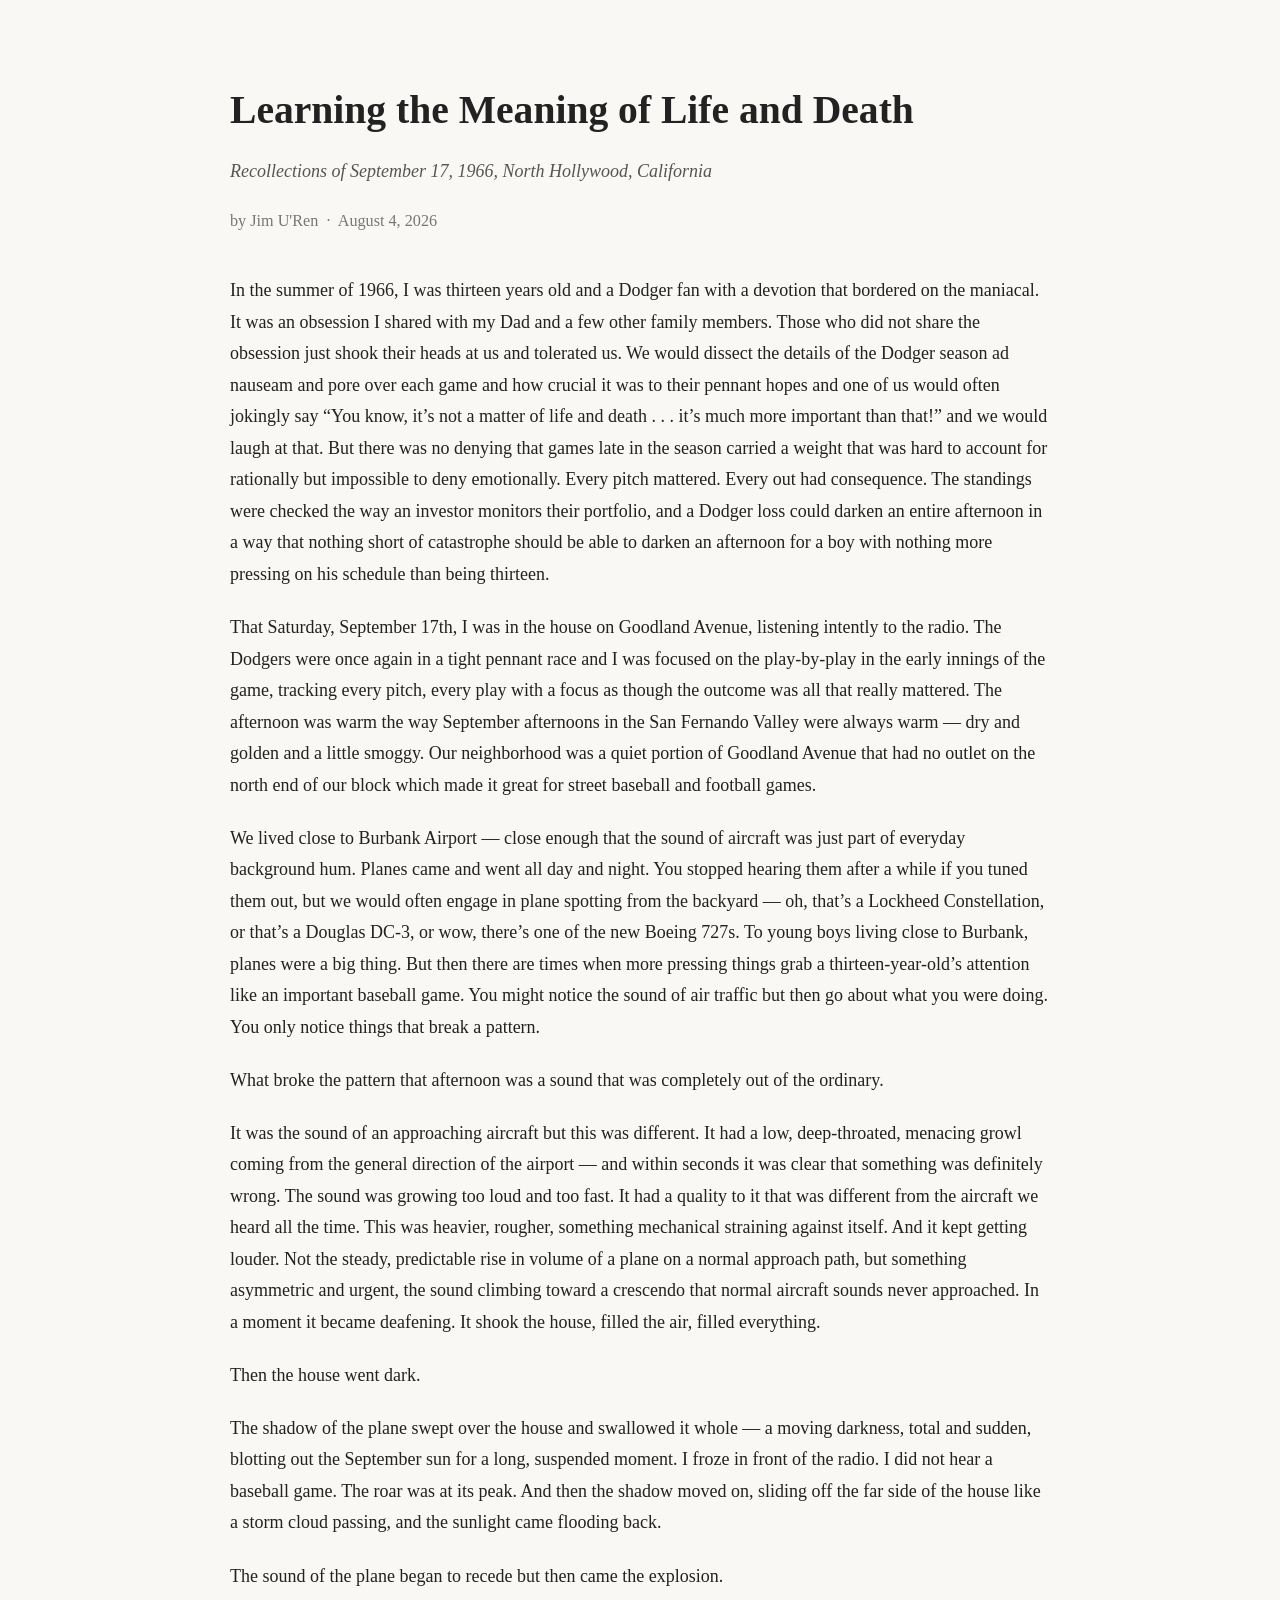
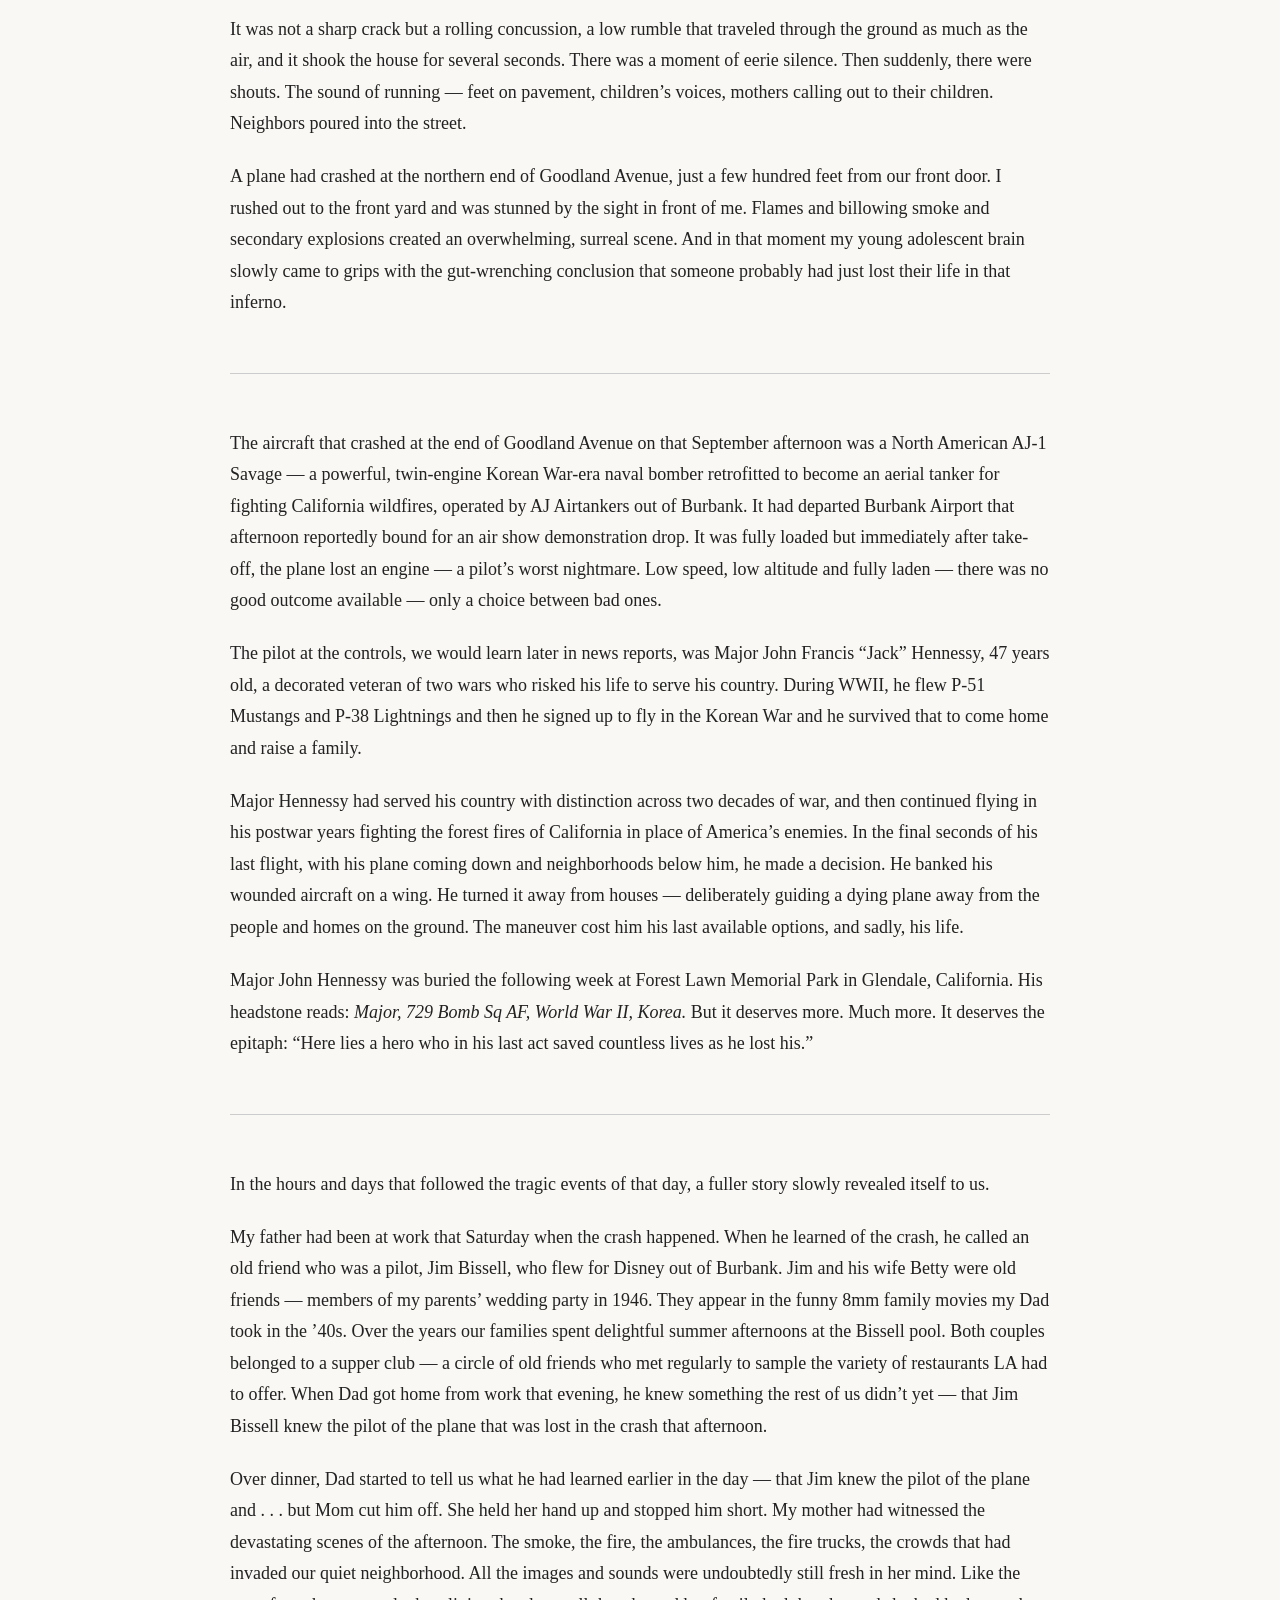
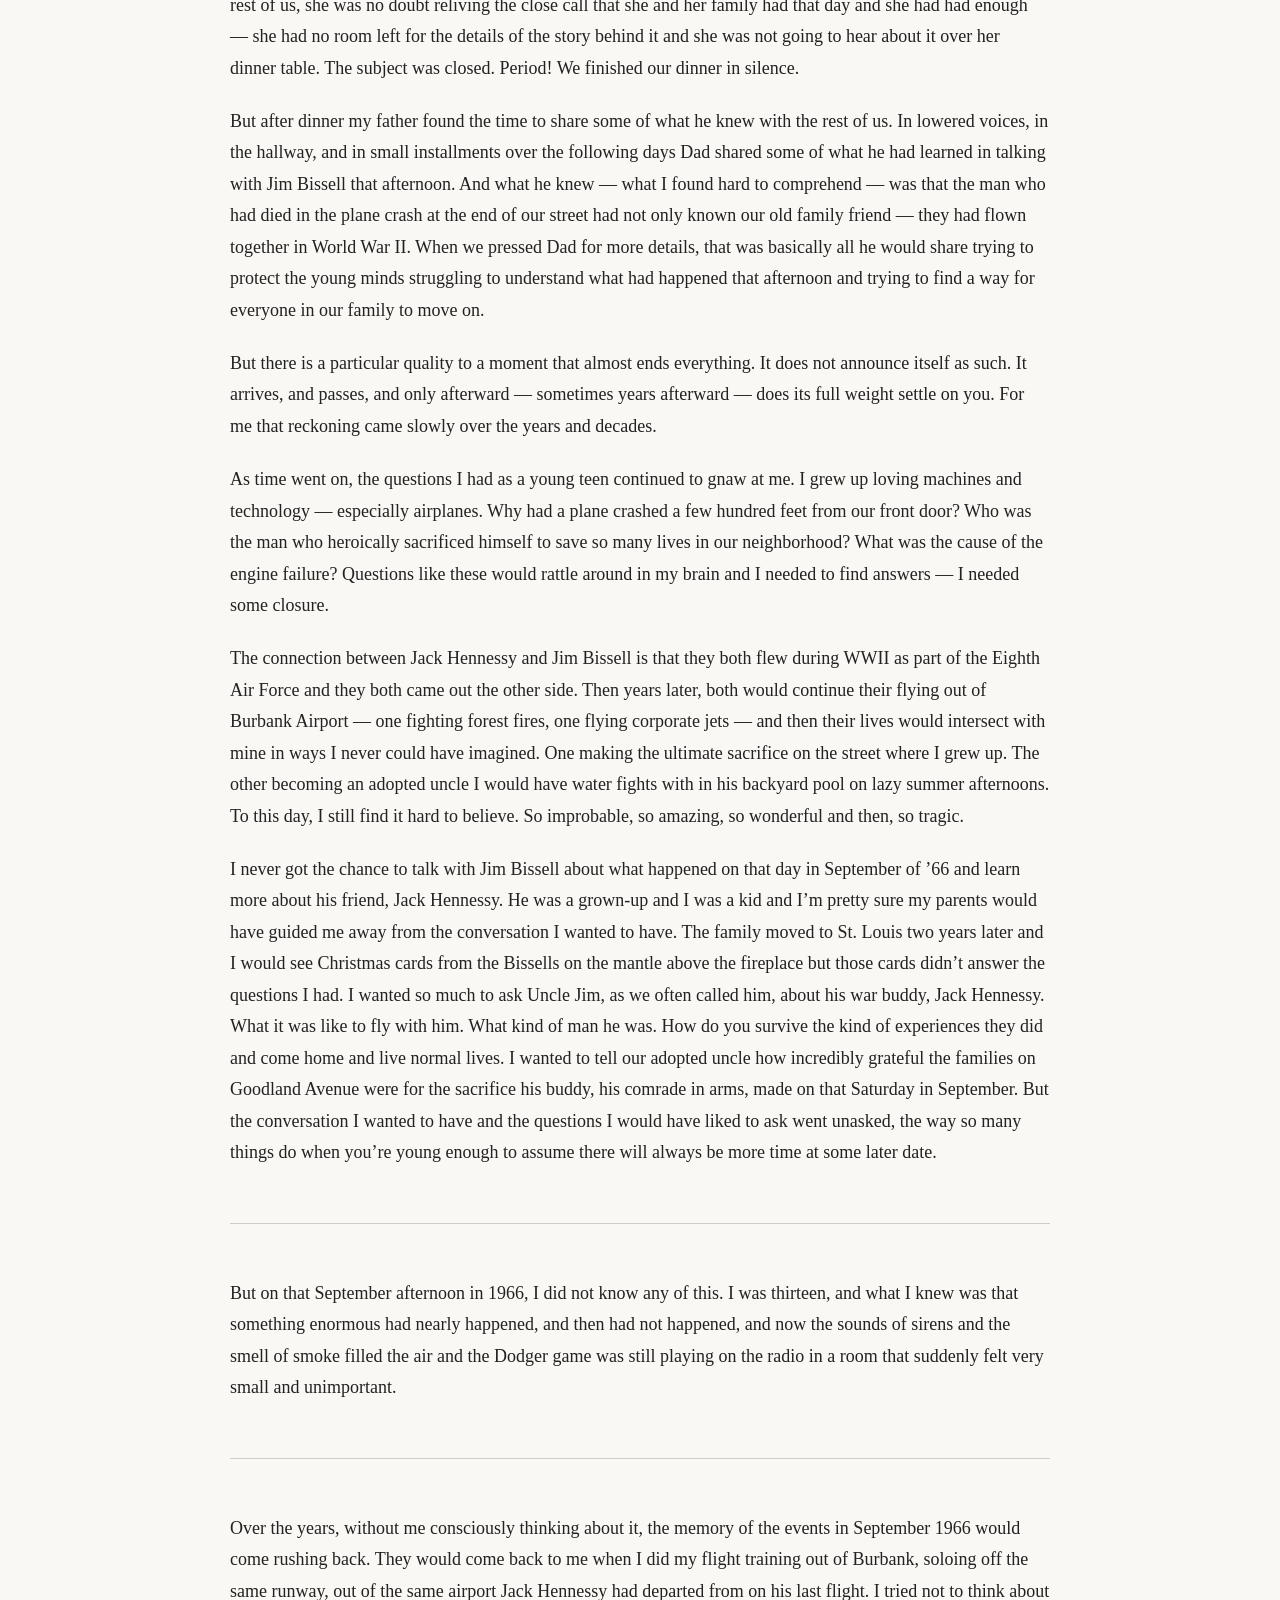
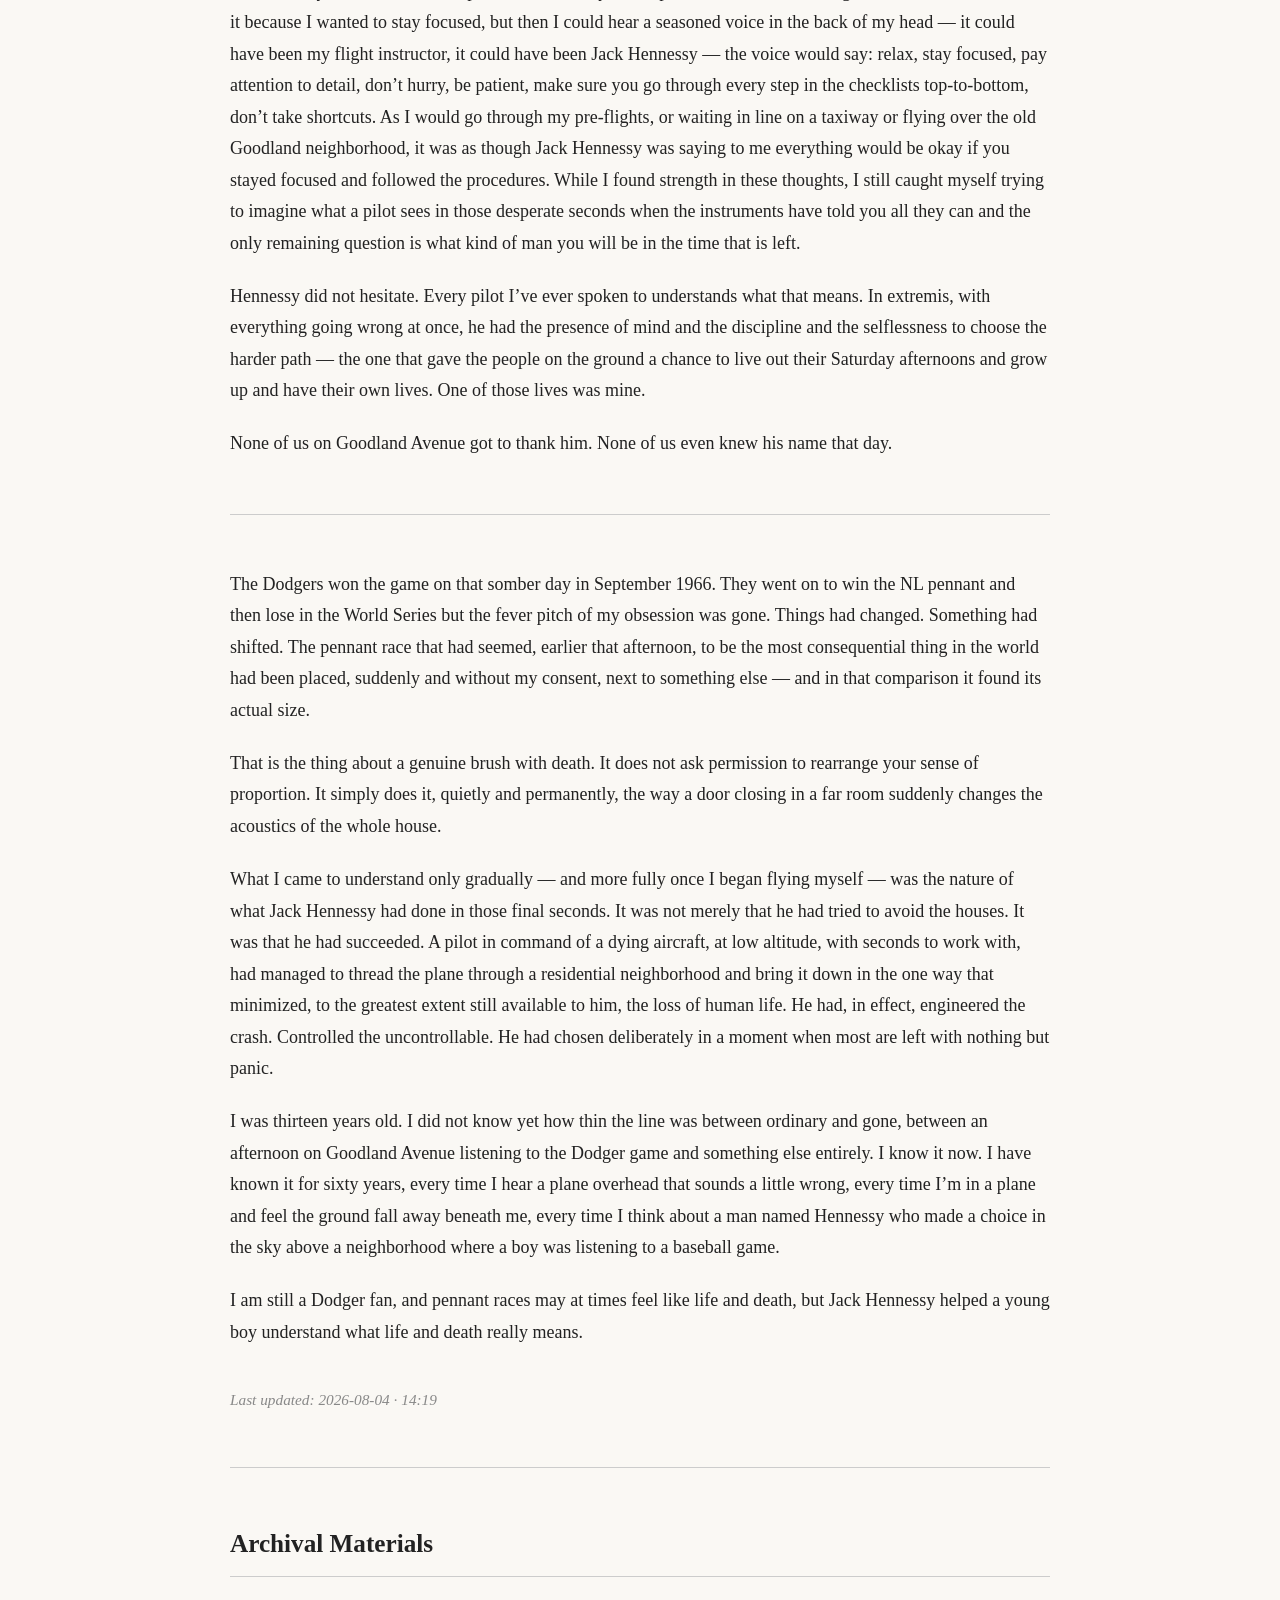
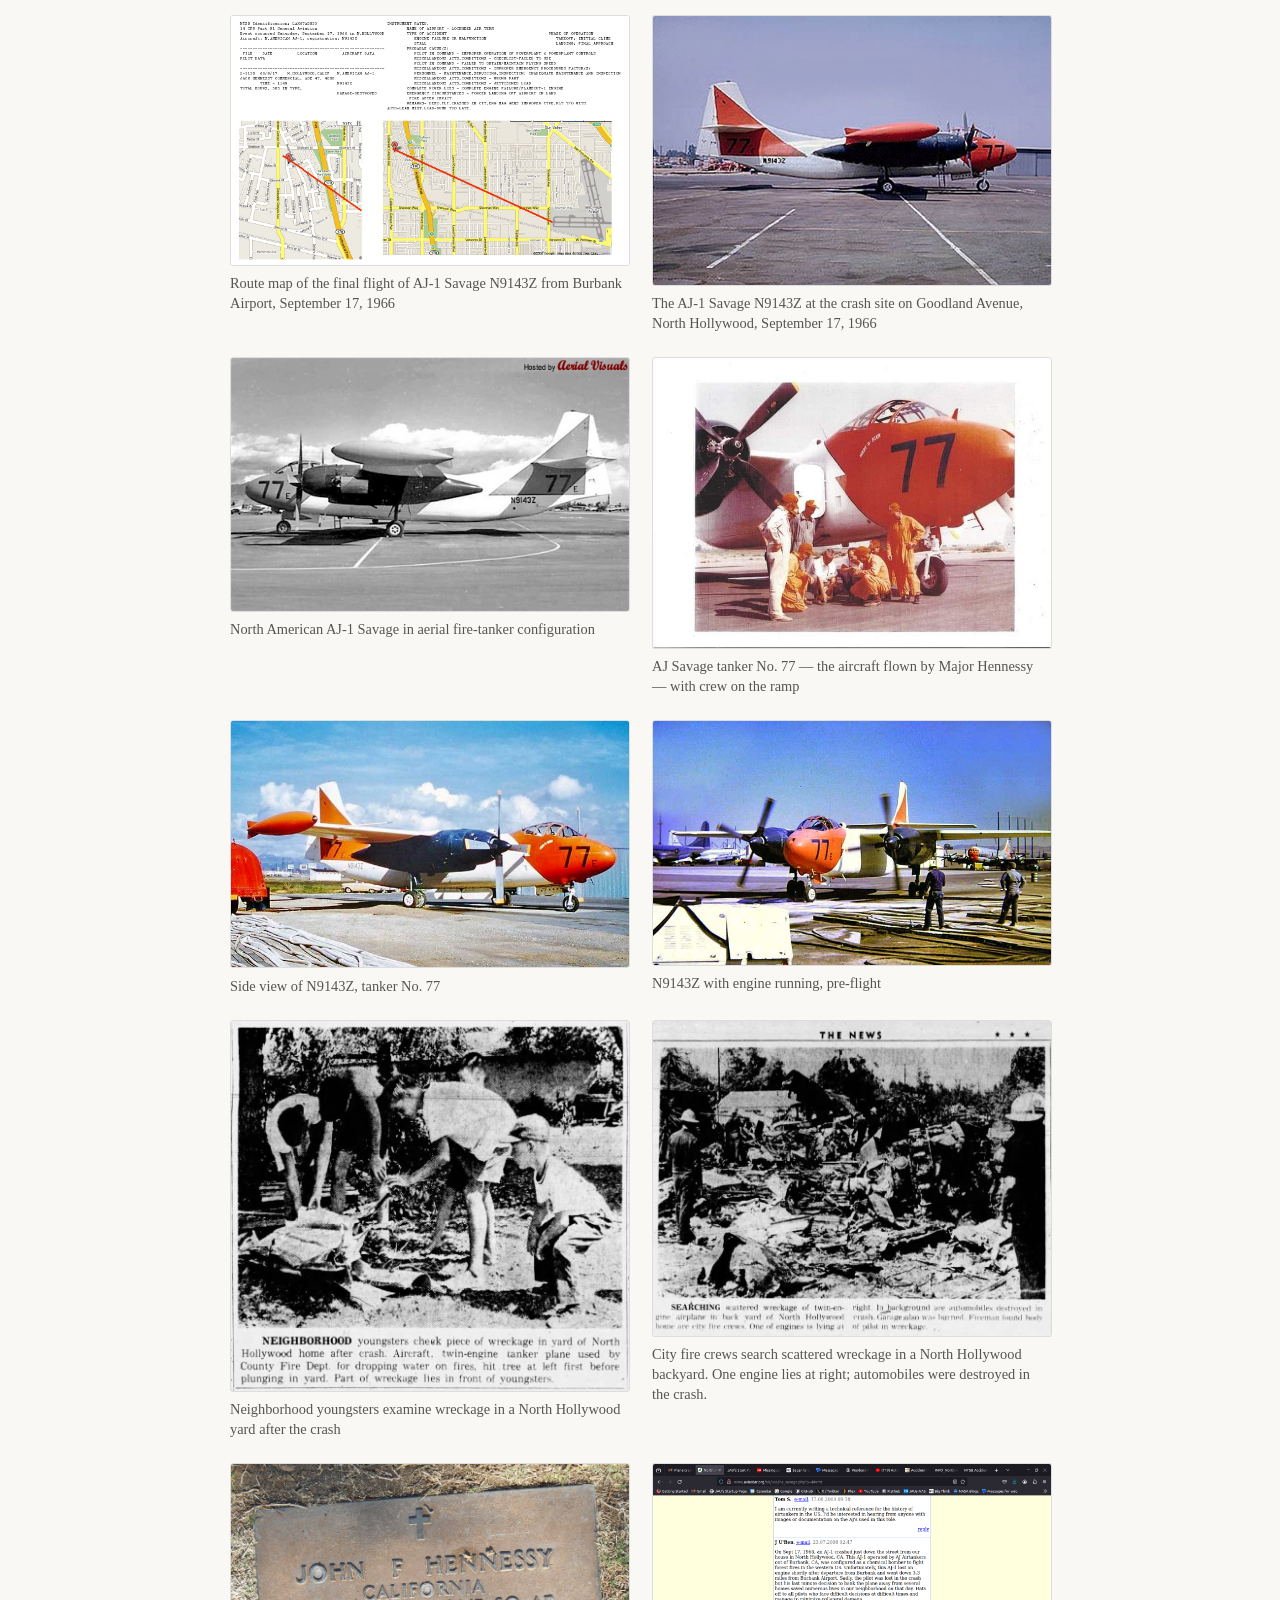
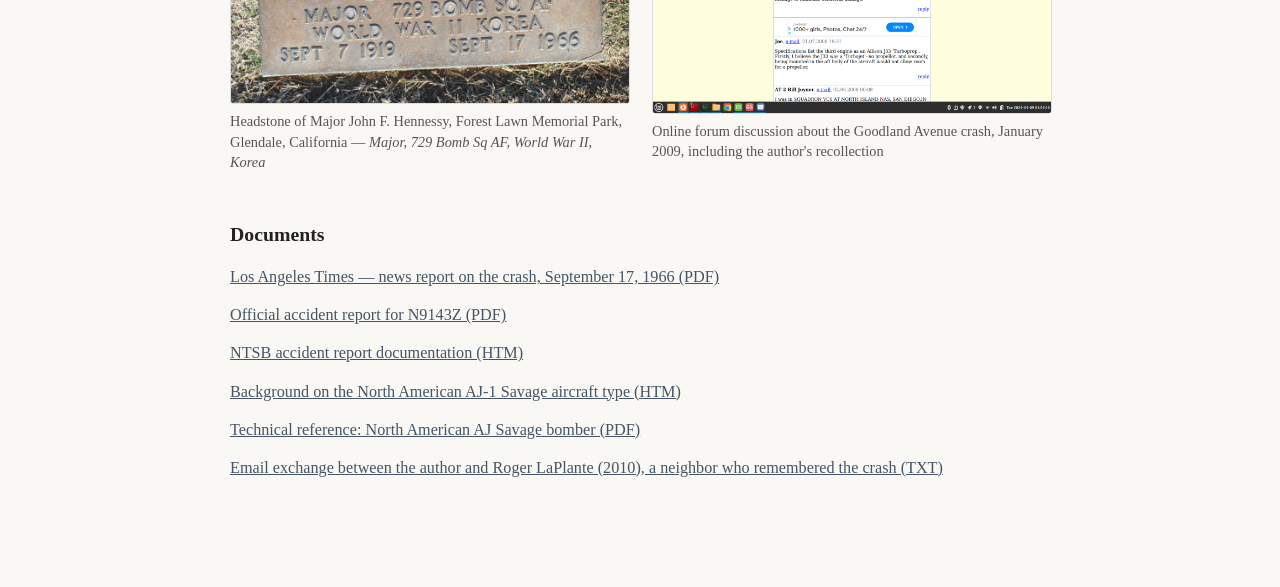
==== docs/index.html @ 3a0c0e48 "fix: derive byline date from markdown instead of hardcoded value The byline date was hardcoded to "M" ====
<!DOCTYPE html>
<html lang="en">
<head>
  <meta charset="UTF-8">
  <meta name="viewport" content="width=device-width, initial-scale=1.0">
  <title>Learning the Meaning of Life and Death</title>
  <link rel="stylesheet" href="style.css">
</head>
<body>
<div class="container">

  <h1>Learning the Meaning of Life and Death</h1>
  <p class="subtitle">Recollections of September 17, 1966, North Hollywood, California</p>
  <p class="byline">by Jim U&#39;Ren &nbsp;&middot;&nbsp; August 4, 2026</p>

  <p>In the summer of 1966, I was thirteen years old and a Dodger fan with
  a devotion that bordered on the maniacal. It was an obsession I shared
  with my Dad and a few other family members. Those who did not share the
  obsession just shook their heads at us and tolerated us. We would
  dissect the details of the Dodger season ad nauseam and pore over each
  game and how crucial it was to their pennant hopes and one of us would
  often jokingly say “You know, it’s not a matter of life and death . . .
  it’s much more important than that!” and we would laugh at that. But
  there was no denying that games late in the season carried a weight that
  was hard to account for rationally but impossible to deny emotionally.
  Every pitch mattered. Every out had consequence. The standings were
  checked the way an investor monitors their portfolio, and a Dodger loss
  could darken an entire afternoon in a way that nothing short of
  catastrophe should be able to darken an afternoon for a boy with nothing
  more pressing on his schedule than being thirteen.</p>
  <p>That Saturday, September 17th, I was in the house on Goodland Avenue,
  listening intently to the radio. The Dodgers were once again in a tight
  pennant race and I was focused on the play-by-play in the early innings
  of the game, tracking every pitch, every play with a focus as though the
  outcome was all that really mattered. The afternoon was warm the way
  September afternoons in the San Fernando Valley were always warm — dry
  and golden and a little smoggy. Our neighborhood was a quiet portion of
  Goodland Avenue that had no outlet on the north end of our block which
  made it great for street baseball and football games.</p>
  <p>We lived close to Burbank Airport — close enough that the sound of
  aircraft was just part of everyday background hum. Planes came and went
  all day and night. You stopped hearing them after a while if you tuned
  them out, but we would often engage in plane spotting from the backyard
  — oh, that’s a Lockheed Constellation, or that’s a Douglas DC-3, or wow,
  there’s one of the new Boeing 727s. To young boys living close to
  Burbank, planes were a big thing. But then there are times when more
  pressing things grab a thirteen-year-old’s attention like an important
  baseball game. You might notice the sound of air traffic but then go
  about what you were doing. You only notice things that break a
  pattern.</p>
  <p>What broke the pattern that afternoon was a sound that was completely
  out of the ordinary.</p>
  <p>It was the sound of an approaching aircraft but this was different.
  It had a low, deep-throated, menacing growl coming from the general
  direction of the airport — and within seconds it was clear that
  something was definitely wrong. The sound was growing too loud and too
  fast. It had a quality to it that was different from the aircraft we
  heard all the time. This was heavier, rougher, something mechanical
  straining against itself. And it kept getting louder. Not the steady,
  predictable rise in volume of a plane on a normal approach path, but
  something asymmetric and urgent, the sound climbing toward a crescendo
  that normal aircraft sounds never approached. In a moment it became
  deafening. It shook the house, filled the air, filled everything.</p>
  <p>Then the house went dark.</p>
  <p>The shadow of the plane swept over the house and swallowed it whole —
  a moving darkness, total and sudden, blotting out the September sun for
  a long, suspended moment. I froze in front of the radio. I did not hear
  a baseball game. The roar was at its peak. And then the shadow moved on,
  sliding off the far side of the house like a storm cloud passing, and
  the sunlight came flooding back.</p>
  <p>The sound of the plane began to recede but then came the
  explosion.</p>
  <p>It was not a sharp crack but a rolling concussion, a low rumble that
  traveled through the ground as much as the air, and it shook the house
  for several seconds. There was a moment of eerie silence. Then suddenly,
  there were shouts. The sound of running — feet on pavement, children’s
  voices, mothers calling out to their children. Neighbors poured into the
  street.</p>
  <p>A plane had crashed at the northern end of Goodland Avenue, just a
  few hundred feet from our front door. I rushed out to the front yard and
  was stunned by the sight in front of me. Flames and billowing smoke and
  secondary explosions created an overwhelming, surreal scene. And in that
  moment my young adolescent brain slowly came to grips with the
  gut-wrenching conclusion that someone probably had just lost their life
  in that inferno.</p>
  <hr />
  <p>The aircraft that crashed at the end of Goodland Avenue on that
  September afternoon was a North American AJ-1 Savage — a powerful,
  twin-engine Korean War-era naval bomber retrofitted to become an aerial
  tanker for fighting California wildfires, operated by AJ Airtankers out
  of Burbank. It had departed Burbank Airport that afternoon reportedly
  bound for an air show demonstration drop. It was fully loaded but
  immediately after take-off, the plane lost an engine — a pilot’s worst
  nightmare. Low speed, low altitude and fully laden — there was no good
  outcome available — only a choice between bad ones.</p>
  <p>The pilot at the controls, we would learn later in news reports, was
  Major John Francis “Jack” Hennessy, 47 years old, a decorated veteran of
  two wars who risked his life to serve his country. During WWII, he flew
  P-51 Mustangs and P-38 Lightnings and then he signed up to fly in the
  Korean War and he survived that to come home and raise a family.</p>
  <p>Major Hennessy had served his country with distinction across two
  decades of war, and then continued flying in his postwar years fighting
  the forest fires of California in place of America’s enemies. In the
  final seconds of his last flight, with his plane coming down and
  neighborhoods below him, he made a decision. He banked his wounded
  aircraft on a wing. He turned it away from houses — deliberately guiding
  a dying plane away from the people and homes on the ground. The maneuver
  cost him his last available options, and sadly, his life.</p>
  <p>Major John Hennessy was buried the following week at Forest Lawn
  Memorial Park in Glendale, California. His headstone reads: <em>Major,
  729 Bomb Sq AF, World War II, Korea.</em> But it deserves more. Much
  more. It deserves the epitaph: “Here lies a hero who in his last act
  saved countless lives as he lost his.”</p>
  <hr />
  <p>In the hours and days that followed the tragic events of that day, a
  fuller story slowly revealed itself to us.</p>
  <p>My father had been at work that Saturday when the crash happened.
  When he learned of the crash, he called an old friend who was a pilot,
  Jim Bissell, who flew for Disney out of Burbank. Jim and his wife Betty
  were old friends — members of my parents’ wedding party in 1946. They
  appear in the funny 8mm family movies my Dad took in the ’40s. Over the
  years our families spent delightful summer afternoons at the Bissell
  pool. Both couples belonged to a supper club — a circle of old friends
  who met regularly to sample the variety of restaurants LA had to offer.
  When Dad got home from work that evening, he knew something the rest of
  us didn’t yet — that Jim Bissell knew the pilot of the plane that was
  lost in the crash that afternoon.</p>
  <p>Over dinner, Dad started to tell us what he had learned earlier in
  the day — that Jim knew the pilot of the plane and . . . but Mom cut him
  off. She held her hand up and stopped him short. My mother had witnessed
  the devastating scenes of the afternoon. The smoke, the fire, the
  ambulances, the fire trucks, the crowds that had invaded our quiet
  neighborhood. All the images and sounds were undoubtedly still fresh in
  her mind. Like the rest of us, she was no doubt reliving the close call
  that she and her family had that day and she had had enough — she had no
  room left for the details of the story behind it and she was not going
  to hear about it over her dinner table. The subject was closed. Period!
  We finished our dinner in silence.</p>
  <p>But after dinner my father found the time to share some of what he
  knew with the rest of us. In lowered voices, in the hallway, and in
  small installments over the following days Dad shared some of what he
  had learned in talking with Jim Bissell that afternoon. And what he knew
  — what I found hard to comprehend — was that the man who had died in the
  plane crash at the end of our street had not only known our old family
  friend — they had flown together in World War II. When we pressed Dad
  for more details, that was basically all he would share trying to
  protect the young minds struggling to understand what had happened that
  afternoon and trying to find a way for everyone in our family to move
  on.</p>
  <p>But there is a particular quality to a moment that almost ends
  everything. It does not announce itself as such. It arrives, and passes,
  and only afterward — sometimes years afterward — does its full weight
  settle on you. For me that reckoning came slowly over the years and
  decades.</p>
  <p>As time went on, the questions I had as a young teen continued to
  gnaw at me. I grew up loving machines and technology — especially
  airplanes. Why had a plane crashed a few hundred feet from our front
  door? Who was the man who heroically sacrificed himself to save so many
  lives in our neighborhood? What was the cause of the engine failure?
  Questions like these would rattle around in my brain and I needed to
  find answers — I needed some closure.</p>
  <p>The connection between Jack Hennessy and Jim Bissell is that they
  both flew during WWII as part of the Eighth Air Force and they both came
  out the other side. Then years later, both would continue their flying
  out of Burbank Airport — one fighting forest fires, one flying corporate
  jets — and then their lives would intersect with mine in ways I never
  could have imagined. One making the ultimate sacrifice on the street
  where I grew up. The other becoming an adopted uncle I would have water
  fights with in his backyard pool on lazy summer afternoons. To this day,
  I still find it hard to believe. So improbable, so amazing, so wonderful
  and then, so tragic.</p>
  <p>I never got the chance to talk with Jim Bissell about what happened
  on that day in September of ’66 and learn more about his friend, Jack
  Hennessy. He was a grown-up and I was a kid and I’m pretty sure my
  parents would have guided me away from the conversation I wanted to
  have. The family moved to St. Louis two years later and I would see
  Christmas cards from the Bissells on the mantle above the fireplace but
  those cards didn’t answer the questions I had. I wanted so much to ask
  Uncle Jim, as we often called him, about his war buddy, Jack Hennessy.
  What it was like to fly with him. What kind of man he was. How do you
  survive the kind of experiences they did and come home and live normal
  lives. I wanted to tell our adopted uncle how incredibly grateful the
  families on Goodland Avenue were for the sacrifice his buddy, his
  comrade in arms, made on that Saturday in September. But the
  conversation I wanted to have and the questions I would have liked to
  ask went unasked, the way so many things do when you’re young enough to
  assume there will always be more time at some later date.</p>
  <hr />
  <p>But on that September afternoon in 1966, I did not know any of this.
  I was thirteen, and what I knew was that something enormous had nearly
  happened, and then had not happened, and now the sounds of sirens and
  the smell of smoke filled the air and the Dodger game was still playing
  on the radio in a room that suddenly felt very small and
  unimportant.</p>
  <hr />
  <p>Over the years, without me consciously thinking about it, the memory
  of the events in September 1966 would come rushing back. They would come
  back to me when I did my flight training out of Burbank, soloing off the
  same runway, out of the same airport Jack Hennessy had departed from on
  his last flight. I tried not to think about it because I wanted to stay
  focused, but then I could hear a seasoned voice in the back of my head —
  it could have been my flight instructor, it could have been Jack
  Hennessy — the voice would say: relax, stay focused, pay attention to
  detail, don’t hurry, be patient, make sure you go through every step in
  the checklists top-to-bottom, don’t take shortcuts. As I would go
  through my pre-flights, or waiting in line on a taxiway or flying over
  the old Goodland neighborhood, it was as though Jack Hennessy was saying
  to me everything would be okay if you stayed focused and followed the
  procedures. While I found strength in these thoughts, I still caught
  myself trying to imagine what a pilot sees in those desperate seconds
  when the instruments have told you all they can and the only remaining
  question is what kind of man you will be in the time that is left.</p>
  <p>Hennessy did not hesitate. Every pilot I’ve ever spoken to
  understands what that means. In extremis, with everything going wrong at
  once, he had the presence of mind and the discipline and the
  selflessness to choose the harder path — the one that gave the people on
  the ground a chance to live out their Saturday afternoons and grow up
  and have their own lives. One of those lives was mine.</p>
  <p>None of us on Goodland Avenue got to thank him. None of us even knew
  his name that day.</p>
  <hr />
  <p>The Dodgers won the game on that somber day in September 1966. They
  went on to win the NL pennant and then lose in the World Series but the
  fever pitch of my obsession was gone. Things had changed. Something had
  shifted. The pennant race that had seemed, earlier that afternoon, to be
  the most consequential thing in the world had been placed, suddenly and
  without my consent, next to something else — and in that comparison it
  found its actual size.</p>
  <p>That is the thing about a genuine brush with death. It does not ask
  permission to rearrange your sense of proportion. It simply does it,
  quietly and permanently, the way a door closing in a far room suddenly
  changes the acoustics of the whole house.</p>
  <p>What I came to understand only gradually — and more fully once I
  began flying myself — was the nature of what Jack Hennessy had done in
  those final seconds. It was not merely that he had tried to avoid the
  houses. It was that he had succeeded. A pilot in command of a dying
  aircraft, at low altitude, with seconds to work with, had managed to
  thread the plane through a residential neighborhood and bring it down in
  the one way that minimized, to the greatest extent still available to
  him, the loss of human life. He had, in effect, engineered the crash.
  Controlled the uncontrollable. He had chosen deliberately in a moment
  when most are left with nothing but panic.</p>
  <p>I was thirteen years old. I did not know yet how thin the line was
  between ordinary and gone, between an afternoon on Goodland Avenue
  listening to the Dodger game and something else entirely. I know it now.
  I have known it for sixty years, every time I hear a plane overhead that
  sounds a little wrong, every time I’m in a plane and feel the ground
  fall away beneath me, every time I think about a man named Hennessy who
  made a choice in the sky above a neighborhood where a boy was listening
  to a baseball game.</p>
  <p>I am still a Dodger fan, and pennant races may at times feel like
  life and death, but Jack Hennessy helped a young boy understand what
  life and death really means.</p>

  <p class="timestamp"><em>Last updated: 2026-08-04 · 14:19</em></p>

  <hr>

  <div class="archival">
    <h2>Archival Materials</h2>

    <div class="gallery">
      <figure>
        <img src="MAP_Last-Flight-of-N9143Z.jpg" alt="Route map of the final flight of AJ-1 Savage N9143Z">
        <figcaption>Route map of the final flight of AJ-1 Savage N9143Z from Burbank Airport, September 17, 1966</figcaption>
      </figure>
      <figure>
        <img src="PHOTO_North-American-AJ-1-that-crashed-on-Goodland-Ave-C.jpg" alt="The AJ-1 Savage N9143Z after the crash on Goodland Avenue">
        <figcaption>The AJ-1 Savage N9143Z at the crash site on Goodland Avenue, North Hollywood, September 17, 1966</figcaption>
      </figure>
      <figure>
        <img src="PHOTO_NA-AJ-1-0000100586.jpg" alt="North American AJ-1 Savage in fire-tanker configuration">
        <figcaption>North American AJ-1 Savage in aerial fire-tanker configuration</figcaption>
      </figure>
      <figure>
        <img src="AJ-77-tanker-crew-on-ramp.jpeg" alt="AJ Savage tanker No. 77 with crew on the ramp">
        <figcaption>AJ Savage tanker No. 77 &mdash; the aircraft flown by Major Hennessy &mdash; with crew on the ramp</figcaption>
      </figure>
      <figure>
        <img src="Savage-N9143Z-77-side-KOM.jpg" alt="Side view of N9143Z, tanker No. 77">
        <figcaption>Side view of N9143Z, tanker No. 77</figcaption>
      </figure>
      <figure>
        <img src="Savage-N9143Z-engine-running-KOM.jpg" alt="N9143Z with engine running, pre-flight">
        <figcaption>N9143Z with engine running, pre-flight</figcaption>
      </figure>
      <figure>
        <img src="Newspaper-youngsters-examine-wreckage.jpeg" alt="Neighborhood youngsters examine wreckage in a North Hollywood yard">
        <figcaption>Neighborhood youngsters examine wreckage in a North Hollywood yard after the crash</figcaption>
      </figure>
      <figure>
        <img src="Newspaper-fire-crews-search-wreckage.jpeg" alt="Fire crews searching scattered wreckage in North Hollywood">
        <figcaption>City fire crews search scattered wreckage in a North Hollywood backyard. One engine lies at right; automobiles were destroyed in the crash.</figcaption>
      </figure>
<figure>
        <img src="Hennessy-grave-marker.jpg" alt="Headstone of Major John F. Hennessy, Forest Lawn Memorial Park, Glendale">
        <figcaption>Headstone of Major John F. Hennessy, Forest Lawn Memorial Park, Glendale, California &mdash; <em>Major, 729 Bomb Sq AF, World War II, Korea</em></figcaption>
      </figure>
      <figure>
        <img src="Screenshot-JAUs-msg-post-2024-01-09.png" alt="Online forum discussion about the Goodland Avenue crash, 2009">
        <figcaption>Online forum discussion about the Goodland Avenue crash, January 2009, including the author&#39;s recollection</figcaption>
      </figure>
    </div>

    <div class="documents-section">
      <h3>Documents</h3>
      <ul>
        <li><a href="LA-Times-9-17-66-Goodland-Plane-Crash.pdf" target="_blank">Los Angeles Times &mdash; news report on the crash, September 17, 1966 (PDF)</a></li>
        <li><a href="Accident-North-American-AJ-1-Savage-N9143Z.pdf" target="_blank">Official accident report for N9143Z (PDF)</a></li>
        <li><a href="NTSB-Accident-Report-Tanker-Crash-North-Hollywood-2008-09-17.htm" target="_blank">NTSB accident report documentation (HTM)</a></li>
        <li><a href="INFO_North-American-AJ-1-Bomber.htm" target="_blank">Background on the North American AJ-1 Savage aircraft type (HTM)</a></li>
        <li><a href="North-American-AJ-Savage-bomber.pdf" target="_blank">Technical reference: North American AJ Savage bomber (PDF)</a></li>
        <li><a href="EMAIL-thread_RE-Goodland-Crash.txt" target="_blank">Email exchange between the author and Roger LaPlante (2010), a neighbor who remembered the crash (TXT)</a></li>
      </ul>
    </div>

  </div>

</div>
</body>
</html>
---- docs/style.css ----
body {
  font-family: Georgia, 'Times New Roman', serif;
  font-size: 18px;
  line-height: 1.75;
  color: #222;
  background: #faf8f4;
  margin: 0;
  padding: 0;
}

.container {
  max-width: 820px;
  margin: 0 auto;
  padding: 60px 40px;
}

h1 {
  font-size: 2.2em;
  margin-bottom: 0.2em;
  line-height: 1.2;
}

.subtitle {
  font-size: 1em;
  font-style: italic;
  color: #555;
  margin-bottom: 0.3em;
}

.byline {
  font-size: 0.9em;
  color: #777;
  margin-bottom: 2.5em;
}

p {
  margin: 1.2em 0;
}

em {
  font-style: italic;
}

hr {
  border: none;
  border-top: 1px solid #ccc;
  margin: 3em 0;
}

.timestamp {
  font-size: 0.85em;
  color: #888;
  margin-top: 2.5em;
}

/* Archival Materials */
.archival {
  margin-top: 3em;
}

.archival h2 {
  font-size: 1.4em;
  margin-bottom: 1.5em;
  border-bottom: 1px solid #ccc;
  padding-bottom: 0.4em;
}

.gallery {
  display: grid;
  grid-template-columns: repeat(auto-fill, minmax(280px, 1fr));
  gap: 24px;
  margin-bottom: 2.5em;
}

.gallery figure {
  margin: 0;
}

.gallery img {
  width: 100%;
  height: auto;
  display: block;
  border: 1px solid #ddd;
  border-radius: 3px;
}

.gallery figcaption {
  font-size: 0.8em;
  color: #555;
  margin-top: 0.5em;
  line-height: 1.4;
}

/* Documents */
.documents-section {
  margin-bottom: 2.5em;
}

.documents-section h3 {
  font-size: 1.1em;
  margin-bottom: 0.6em;
}

.documents-section ul {
  list-style: none;
  padding: 0;
  margin: 0;
}

.documents-section ul li {
  margin-bottom: 0.6em;
  font-size: 0.9em;
}

.documents-section a {
  color: #445566;
  text-decoration: underline;
}

.documents-section a:hover {
  color: #223344;
}
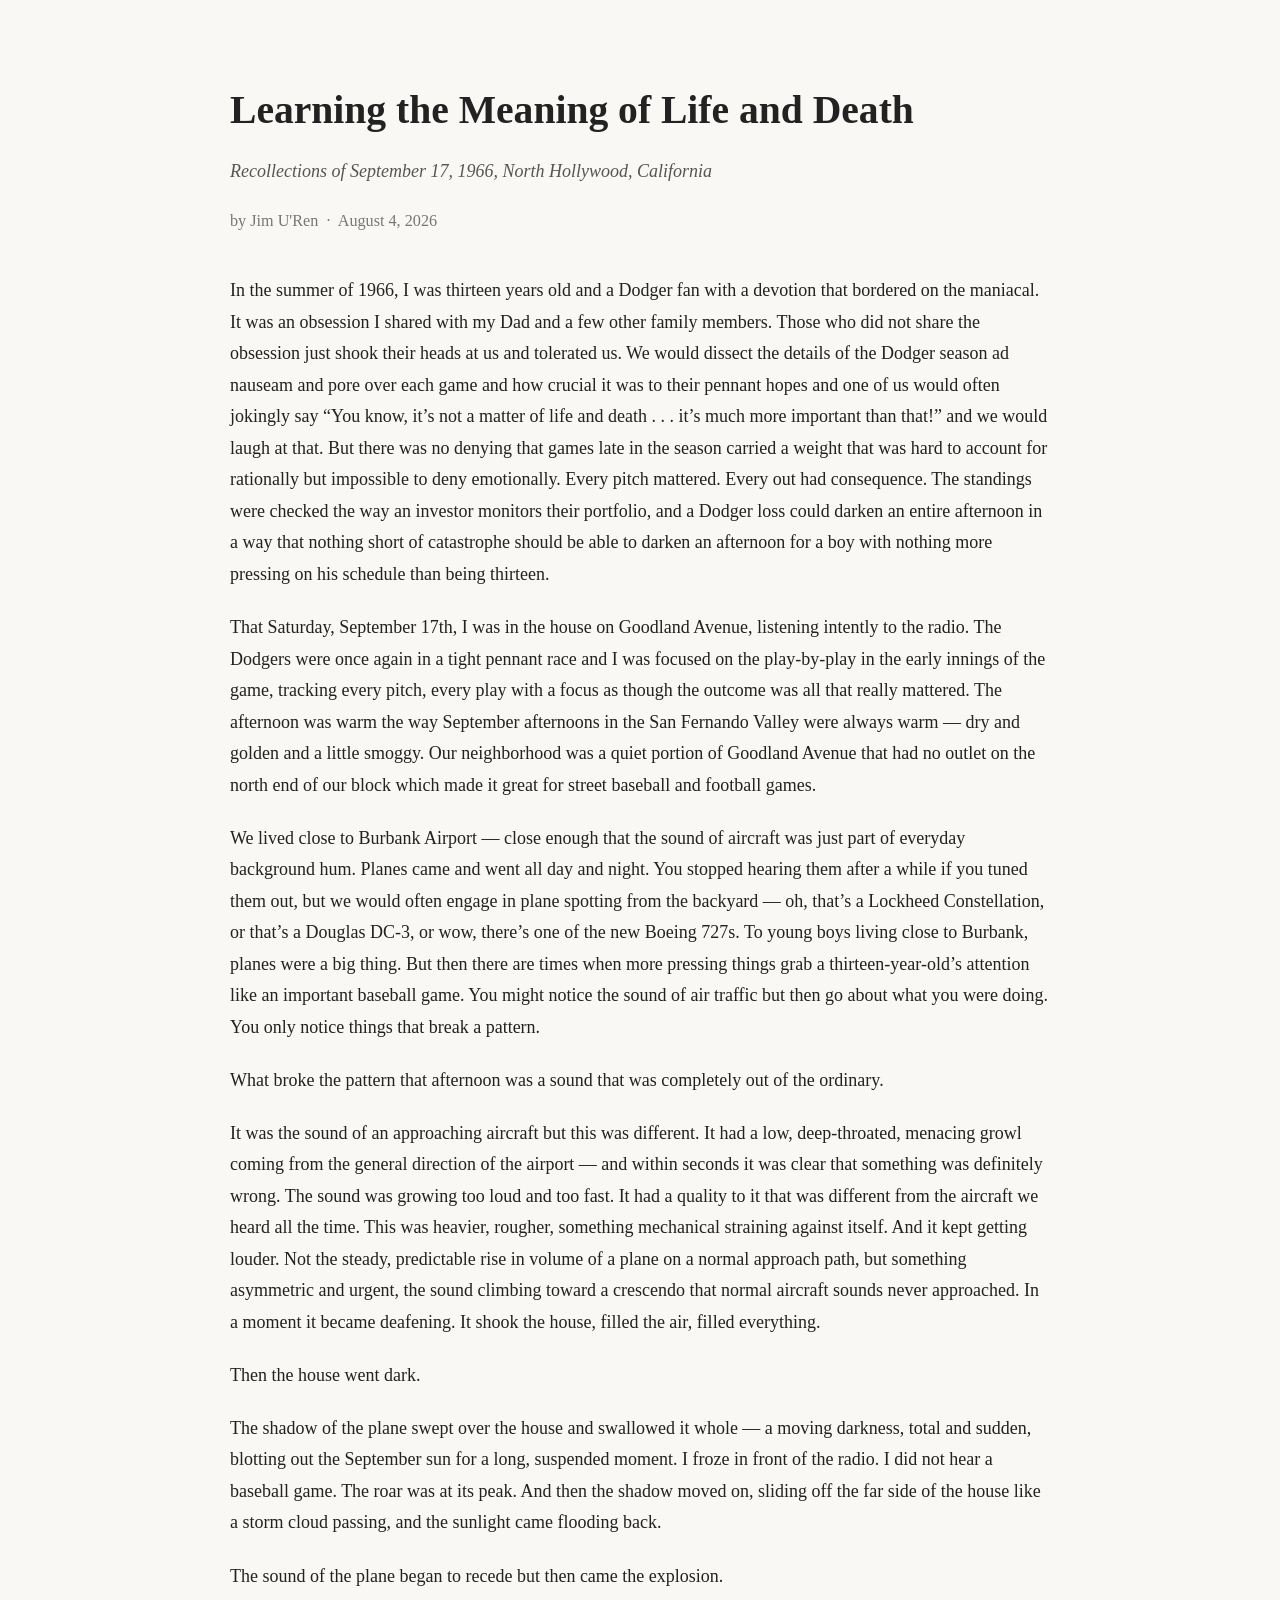
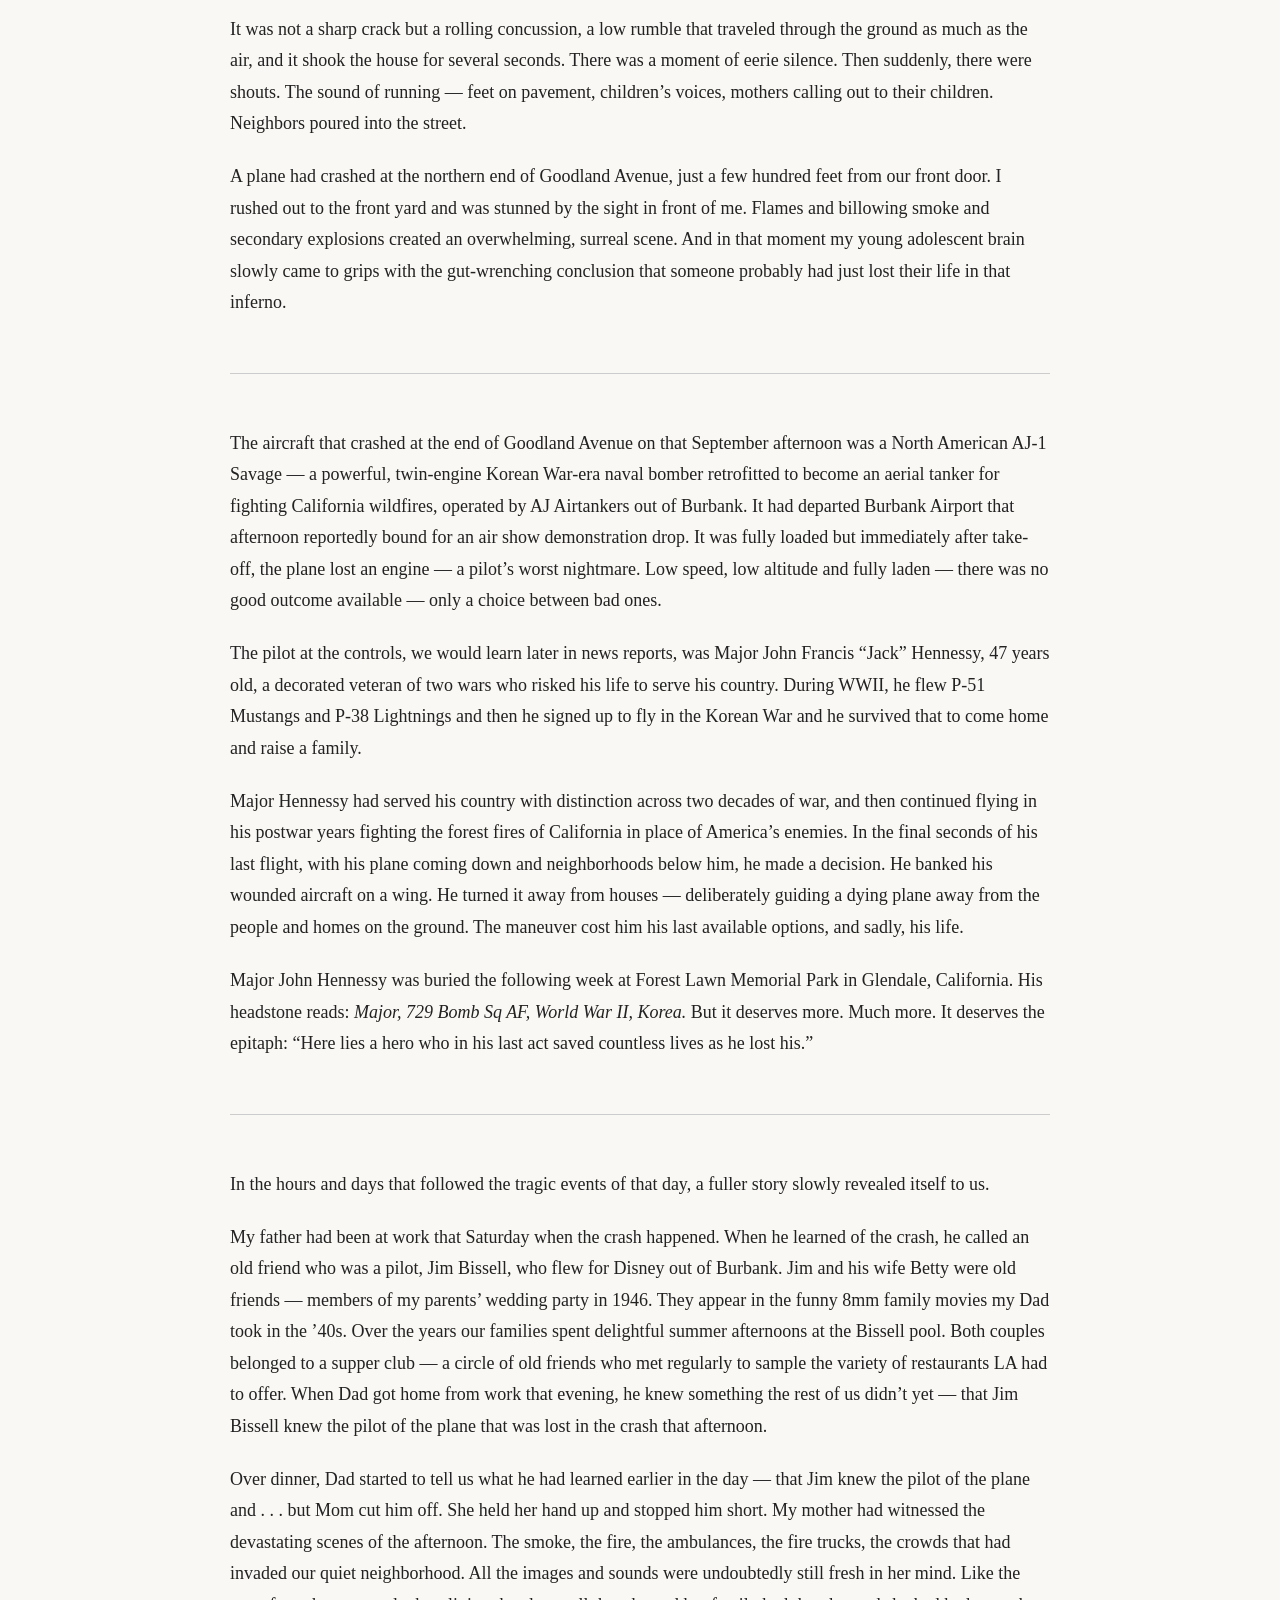
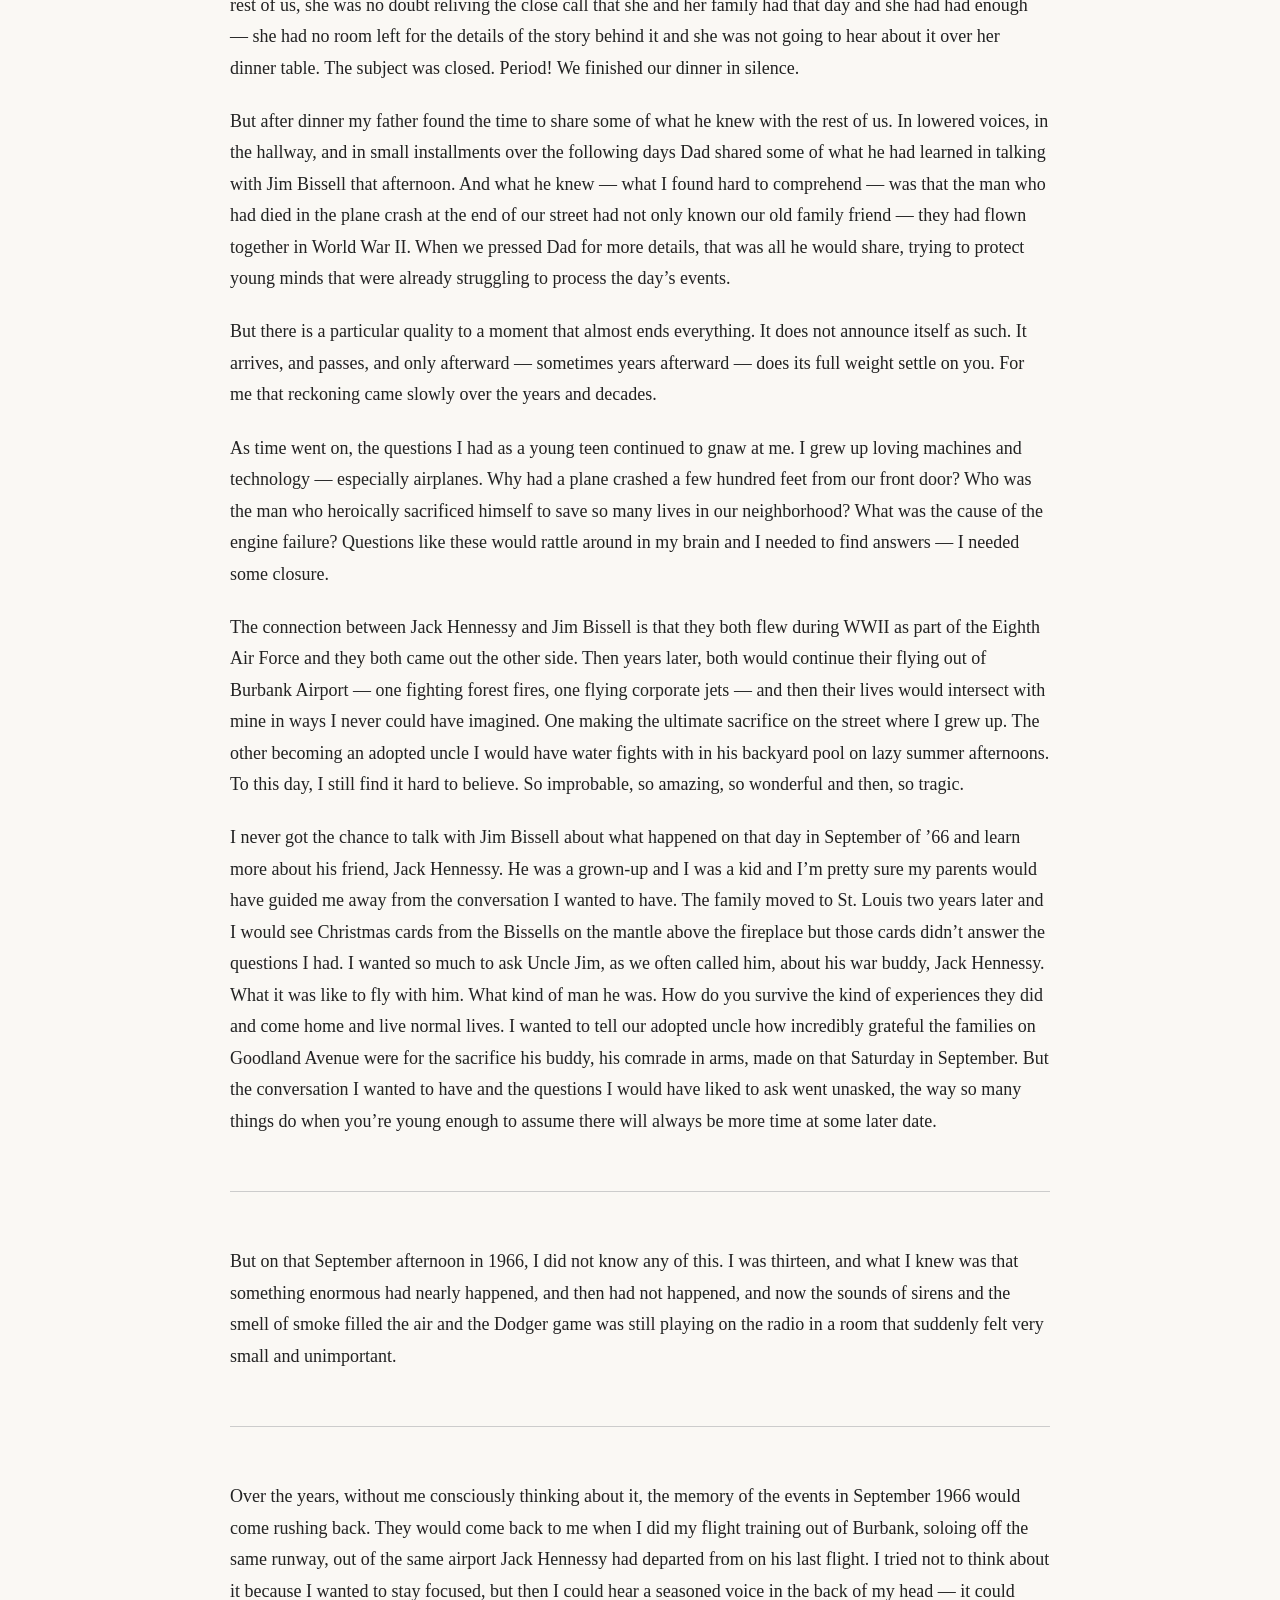
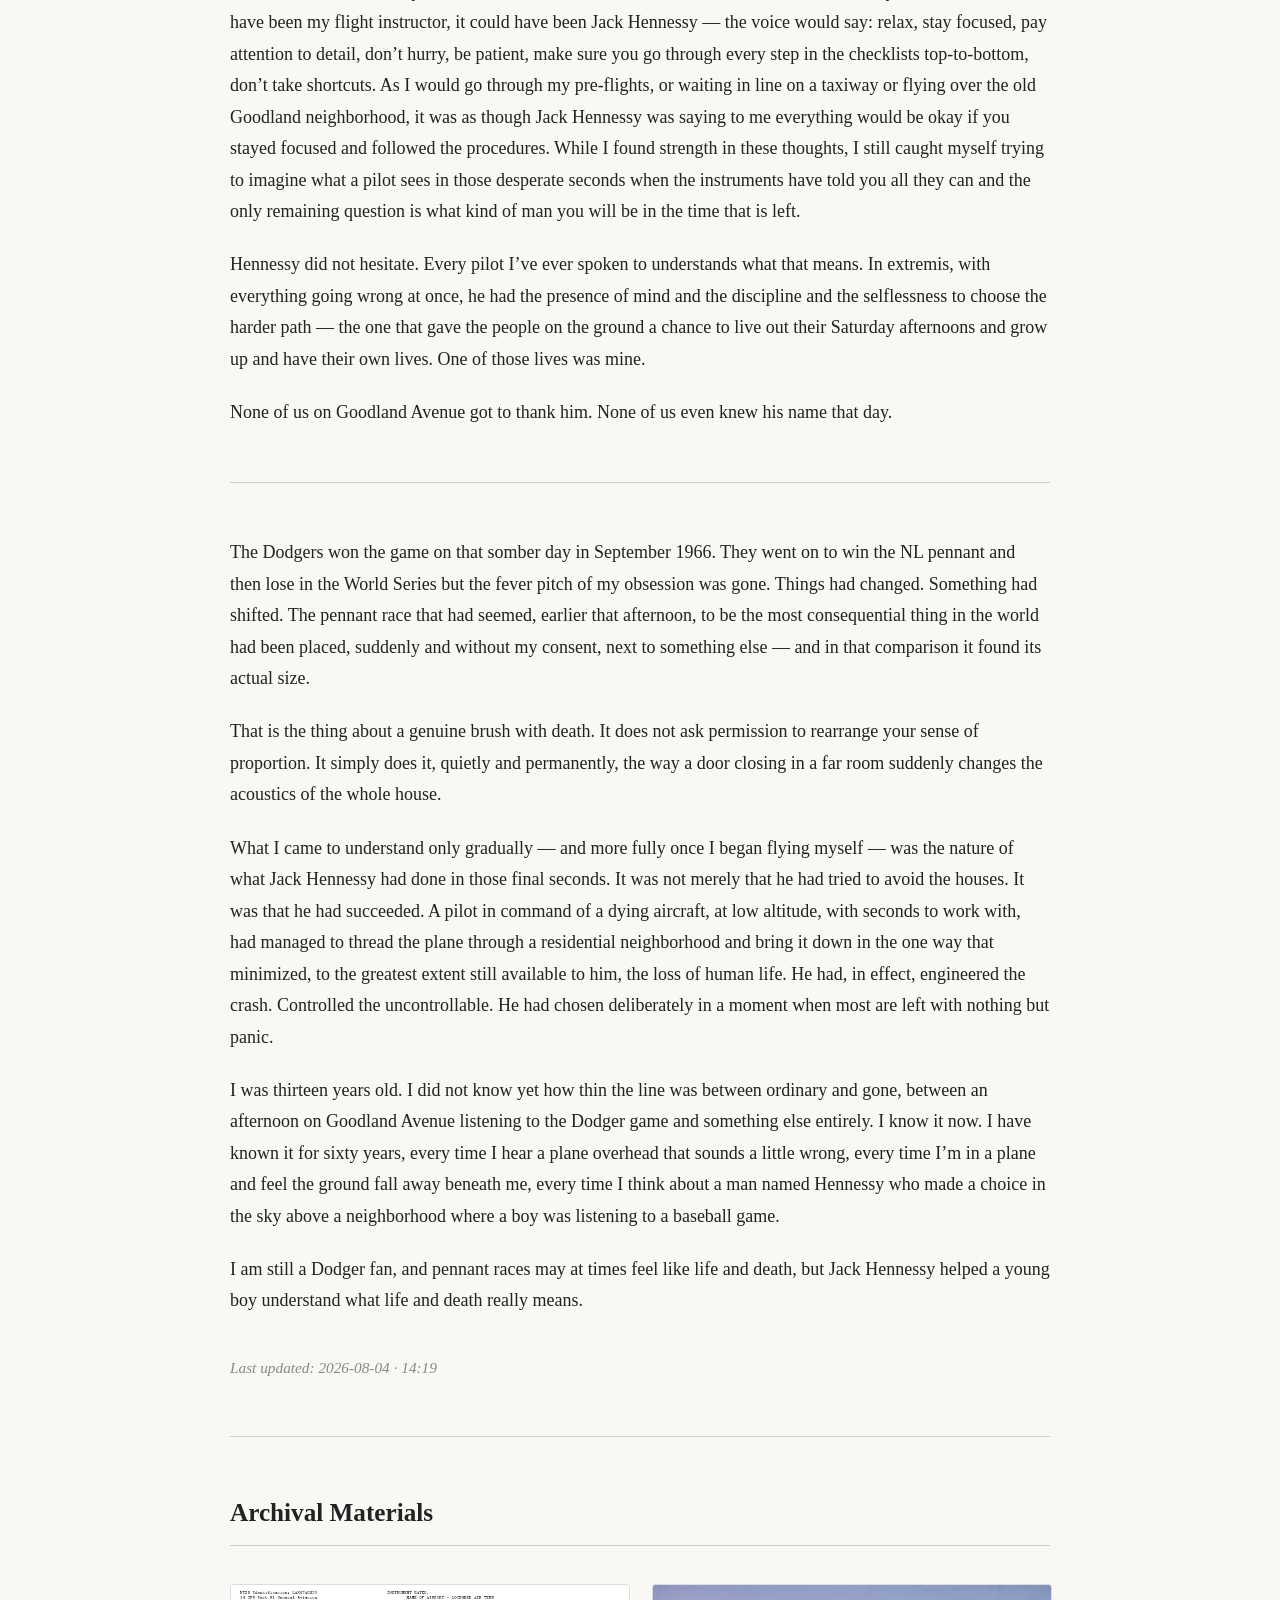
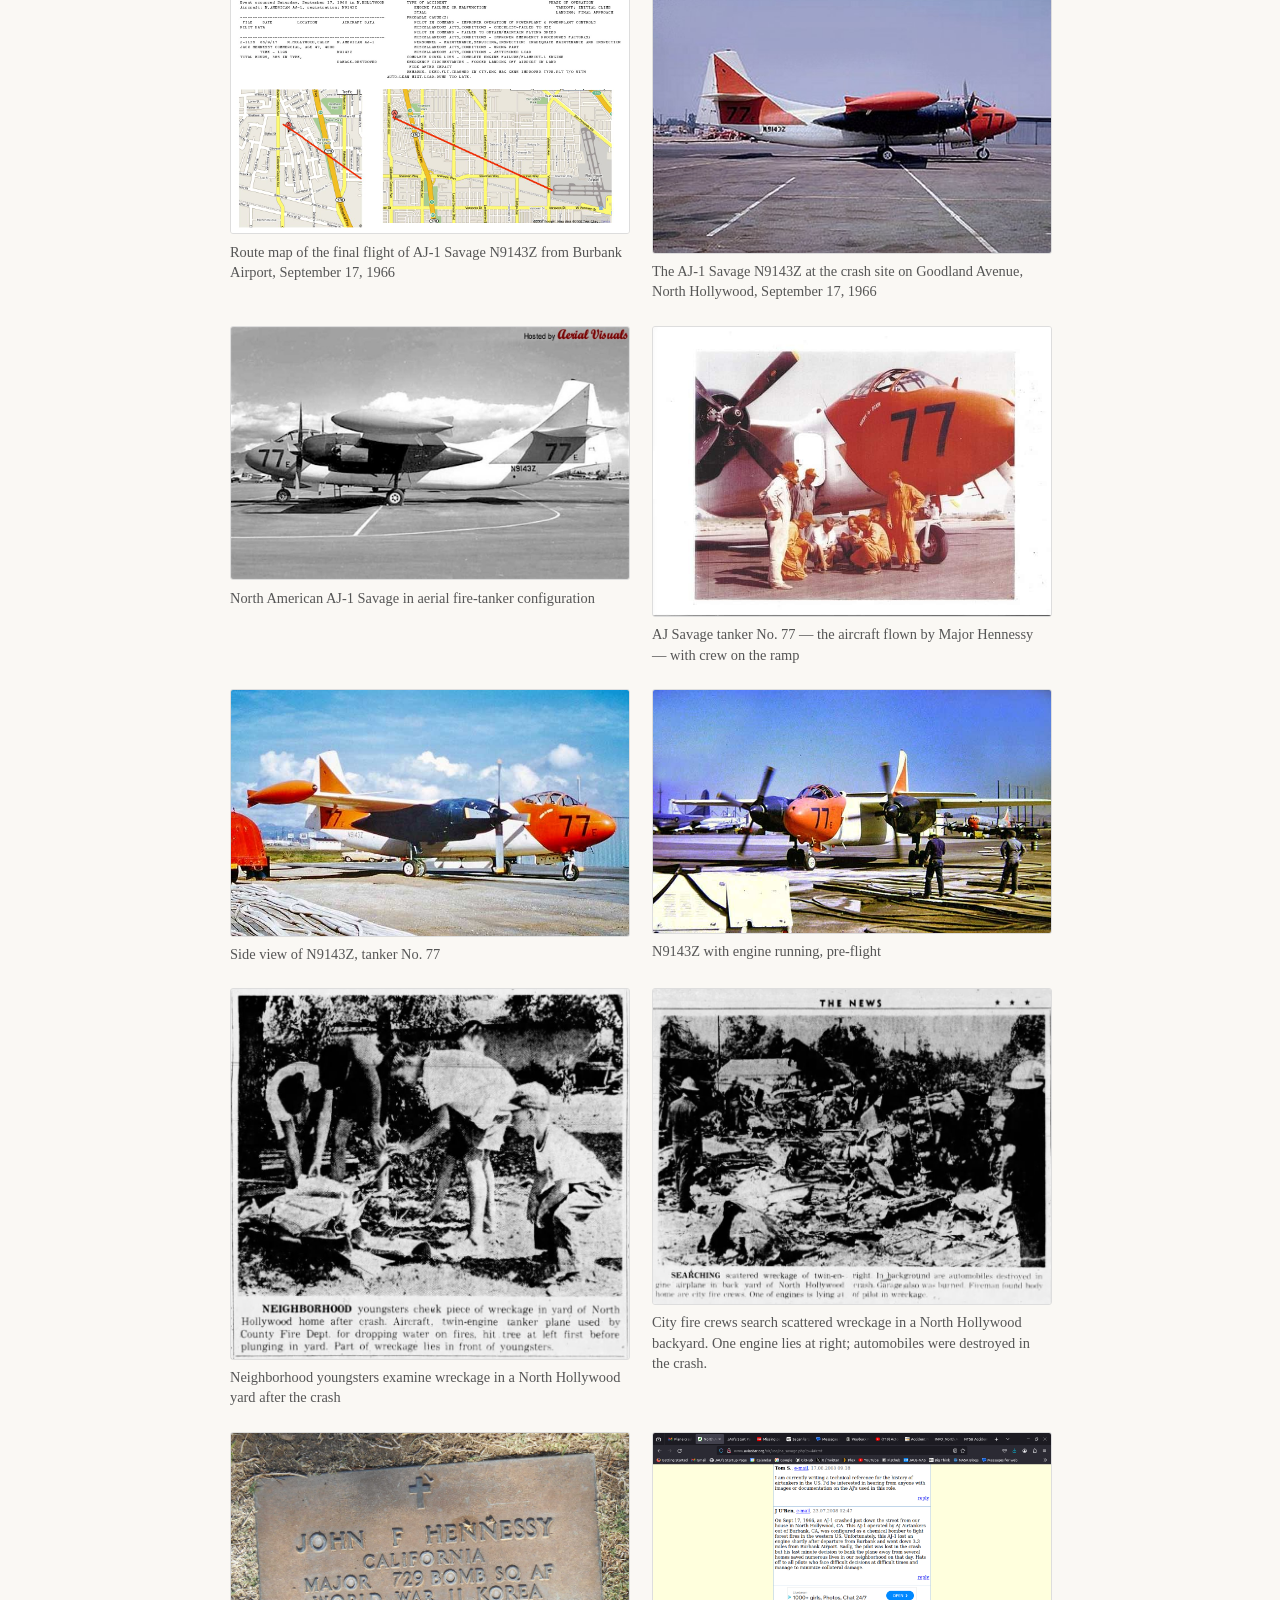
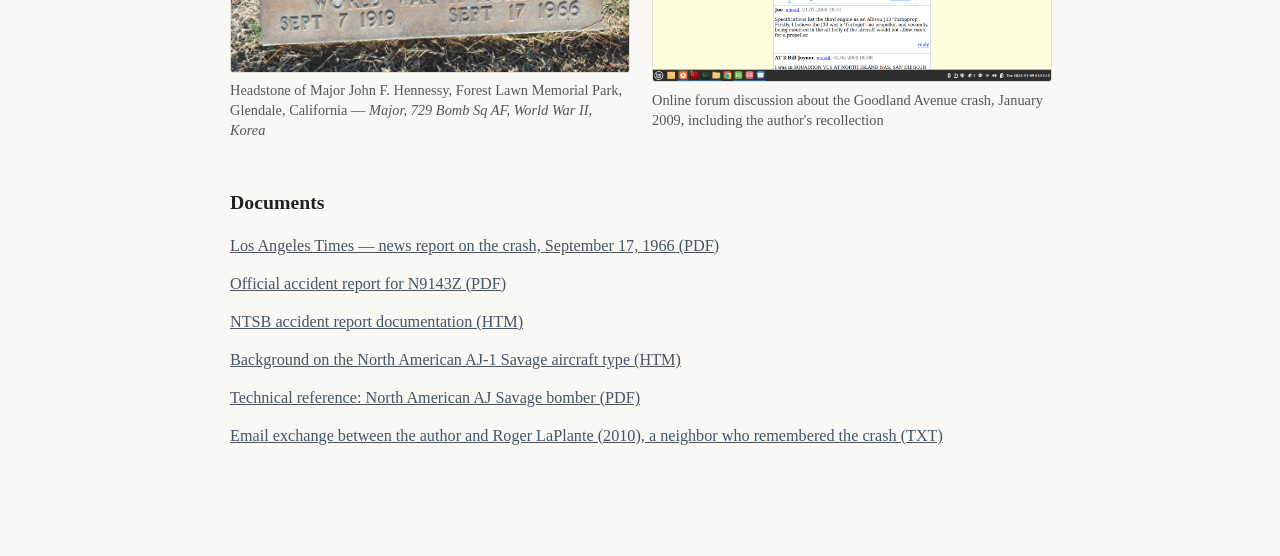
==== commit 367fc164: "edit: tighten dinner-table sentence per OC critique Co-Authored-By: Claude Sonnet 5 <noreply@anthrop" ====
--- a/docs/index.html
+++ b/docs/index.html
@@ -143,10 +143,8 @@
   — what I found hard to comprehend — was that the man who had died in the
   plane crash at the end of our street had not only known our old family
   friend — they had flown together in World War II. When we pressed Dad
-  for more details, that was basically all he would share trying to
-  protect the young minds struggling to understand what had happened that
-  afternoon and trying to find a way for everyone in our family to move
-  on.</p>
+  for more details, that was all he would share, trying to protect young
+  minds that were already struggling to process the day’s events.</p>
   <p>But there is a particular quality to a moment that almost ends
   everything. It does not announce itself as such. It arrives, and passes,
   and only afterward — sometimes years afterward — does its full weight
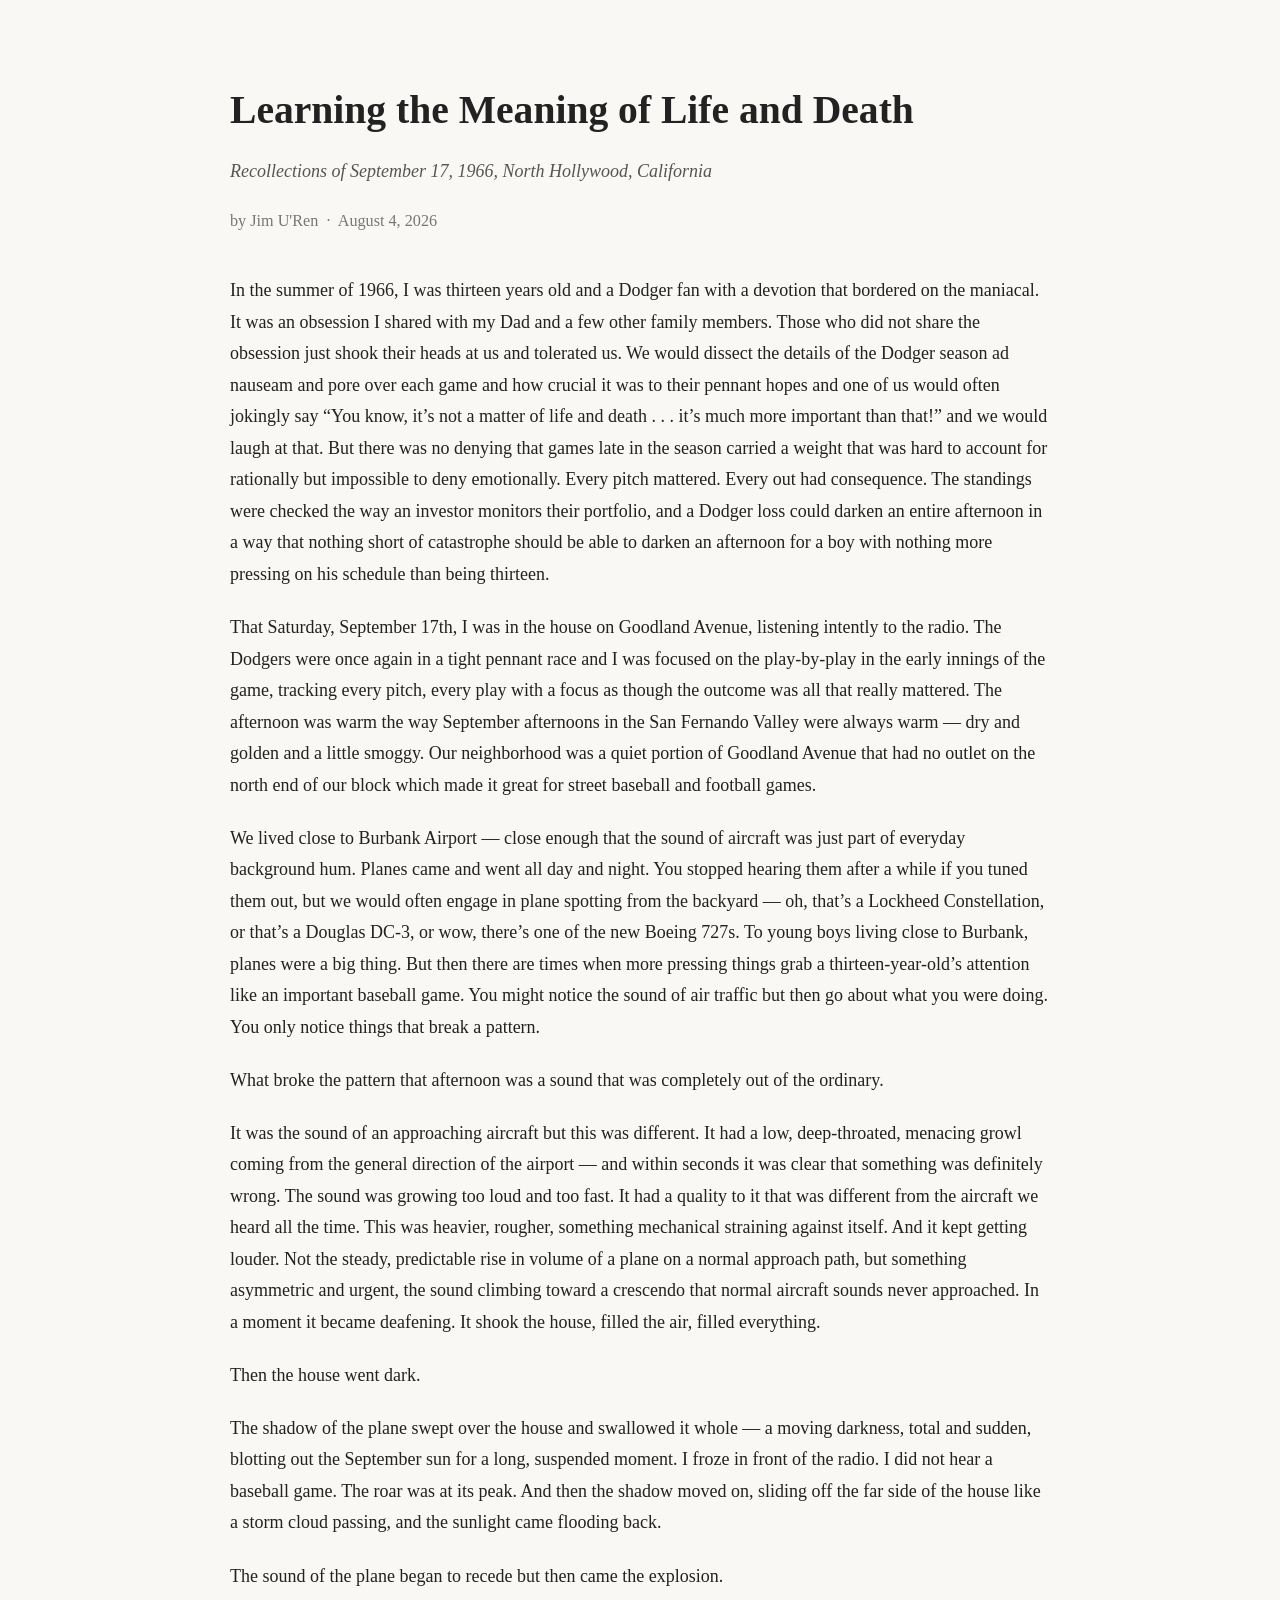
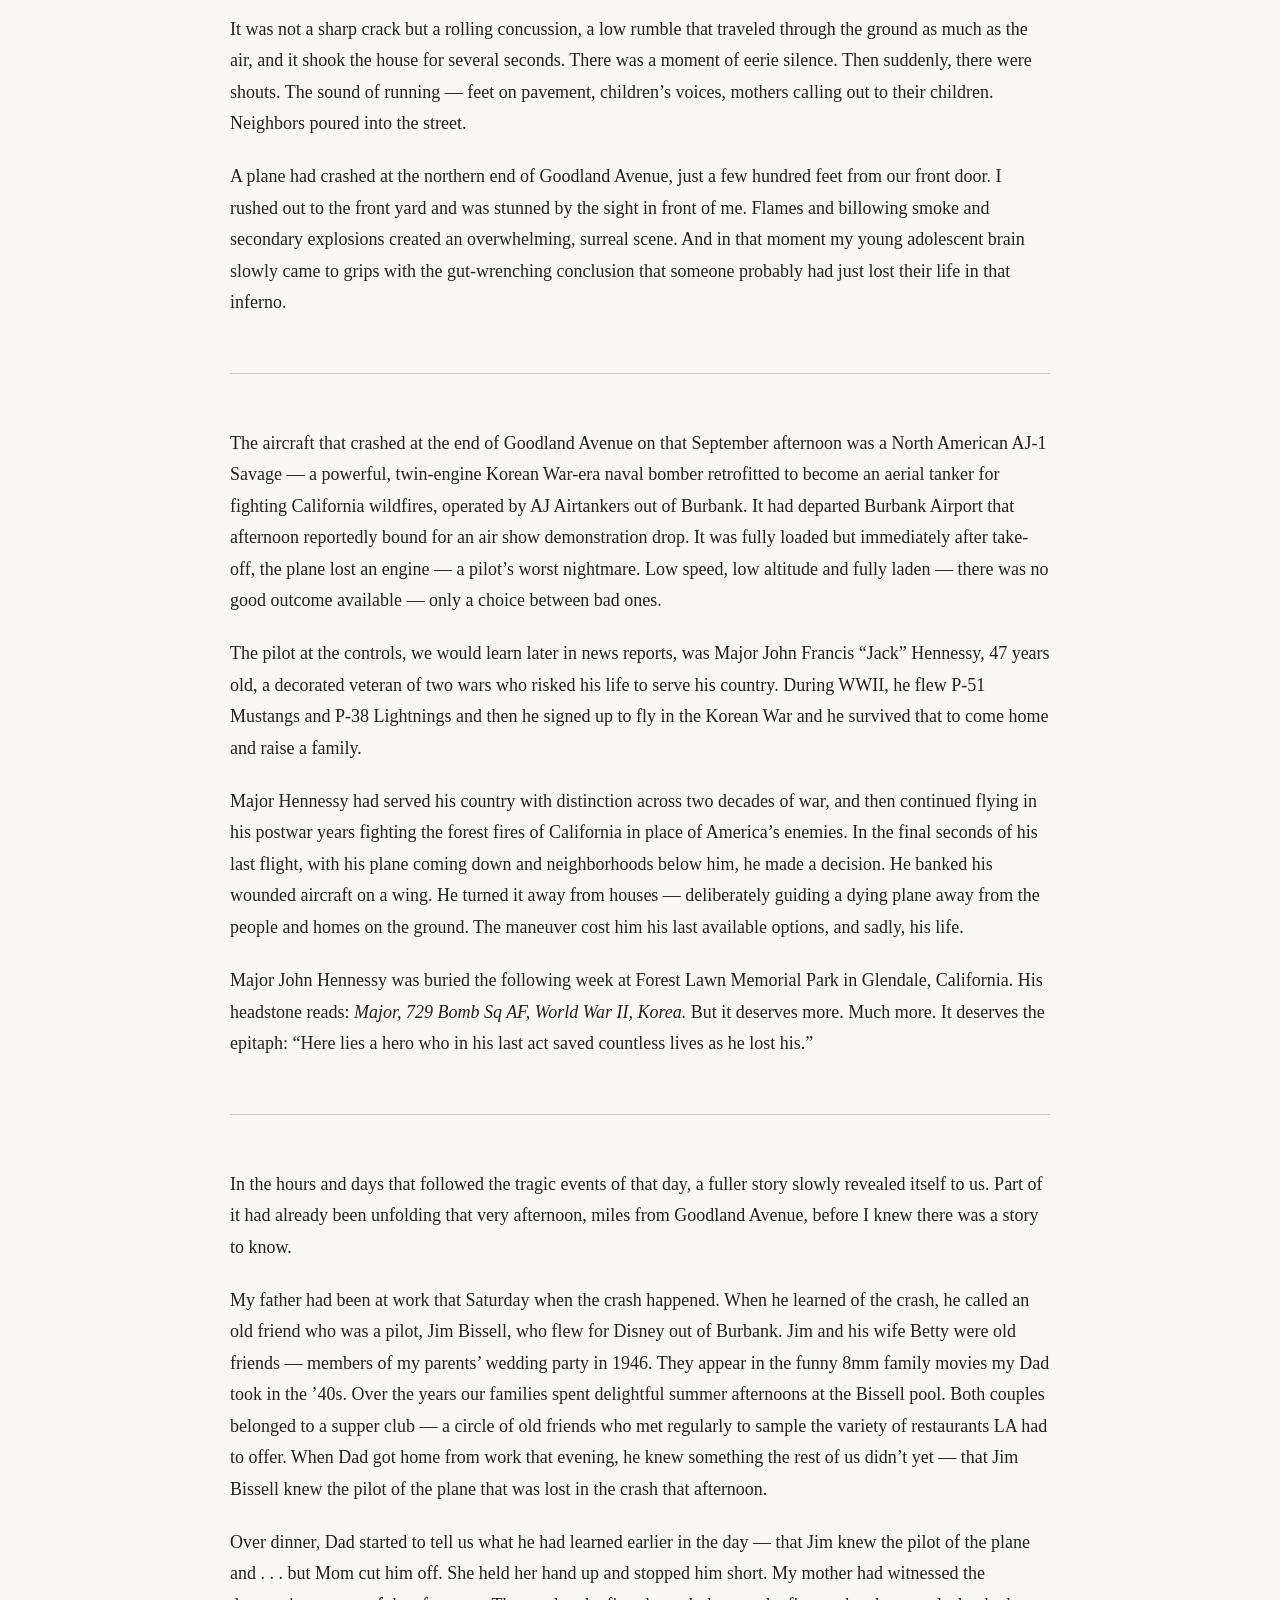
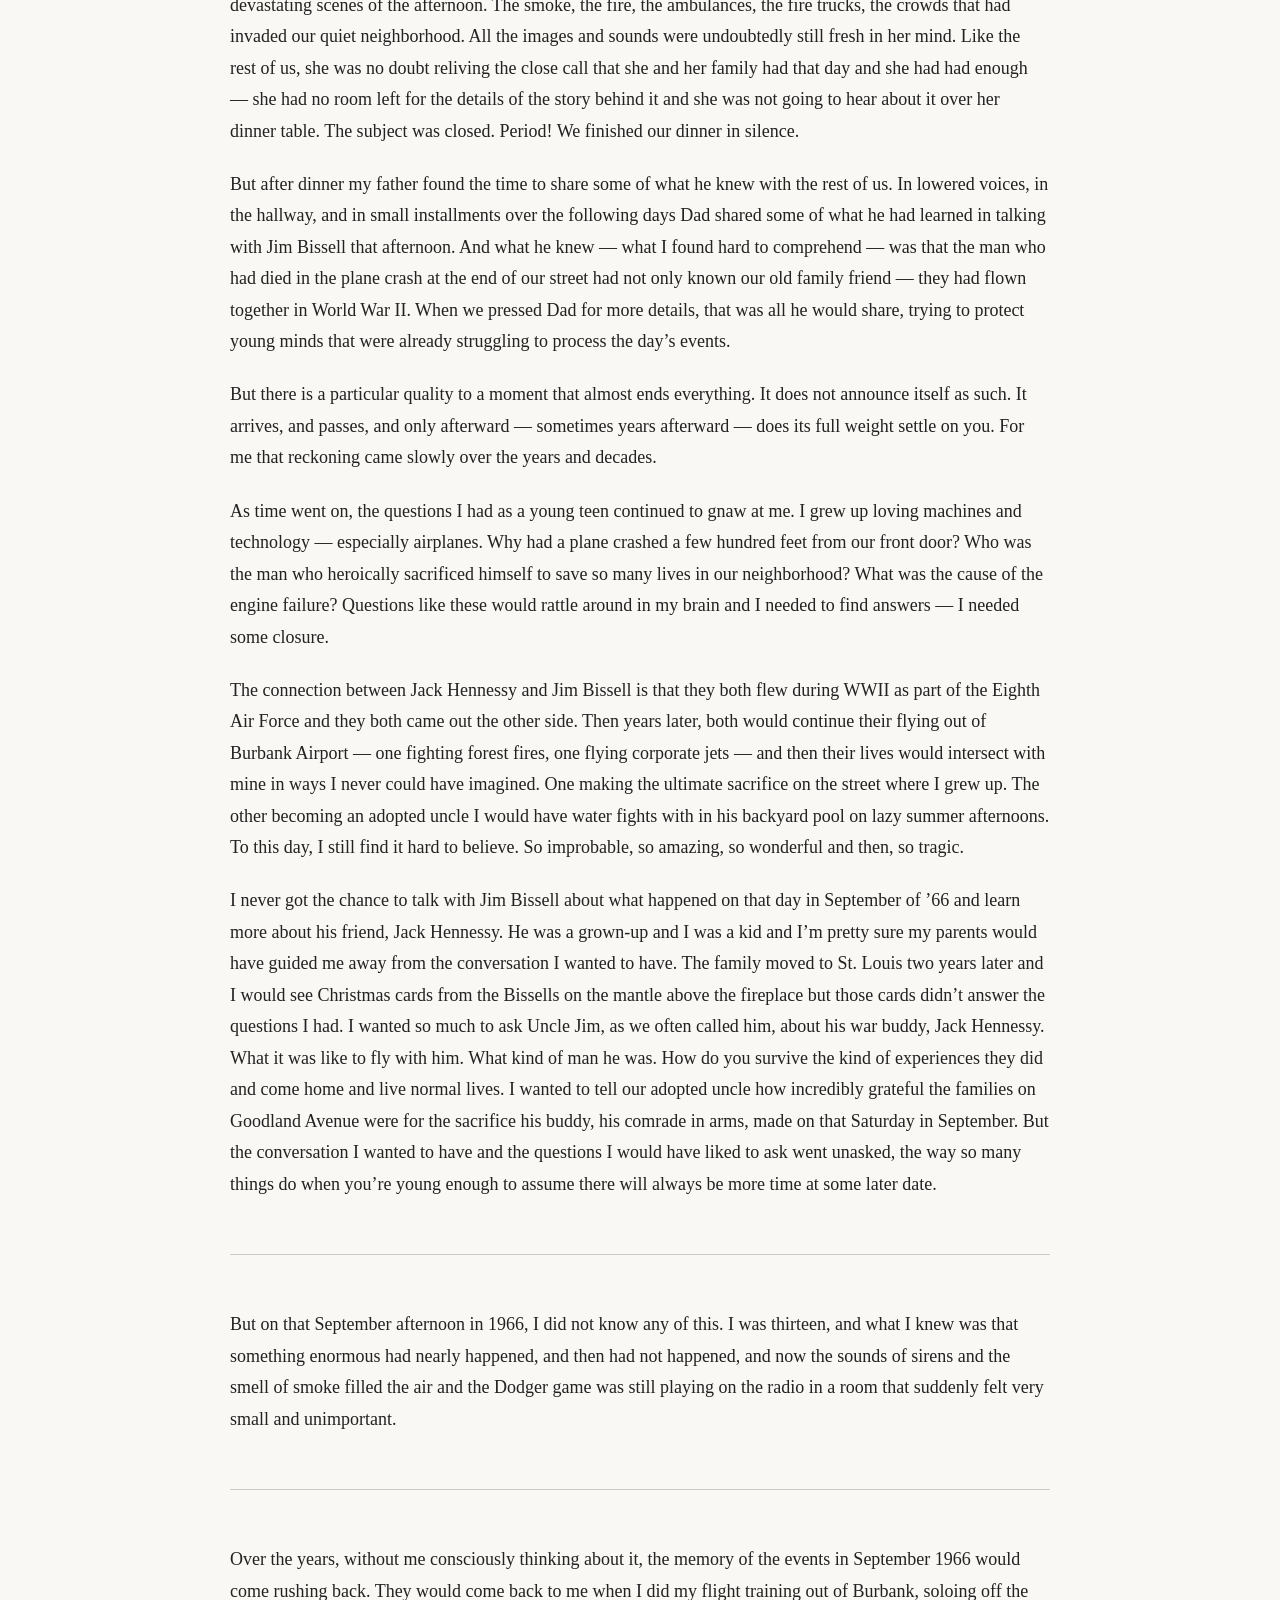
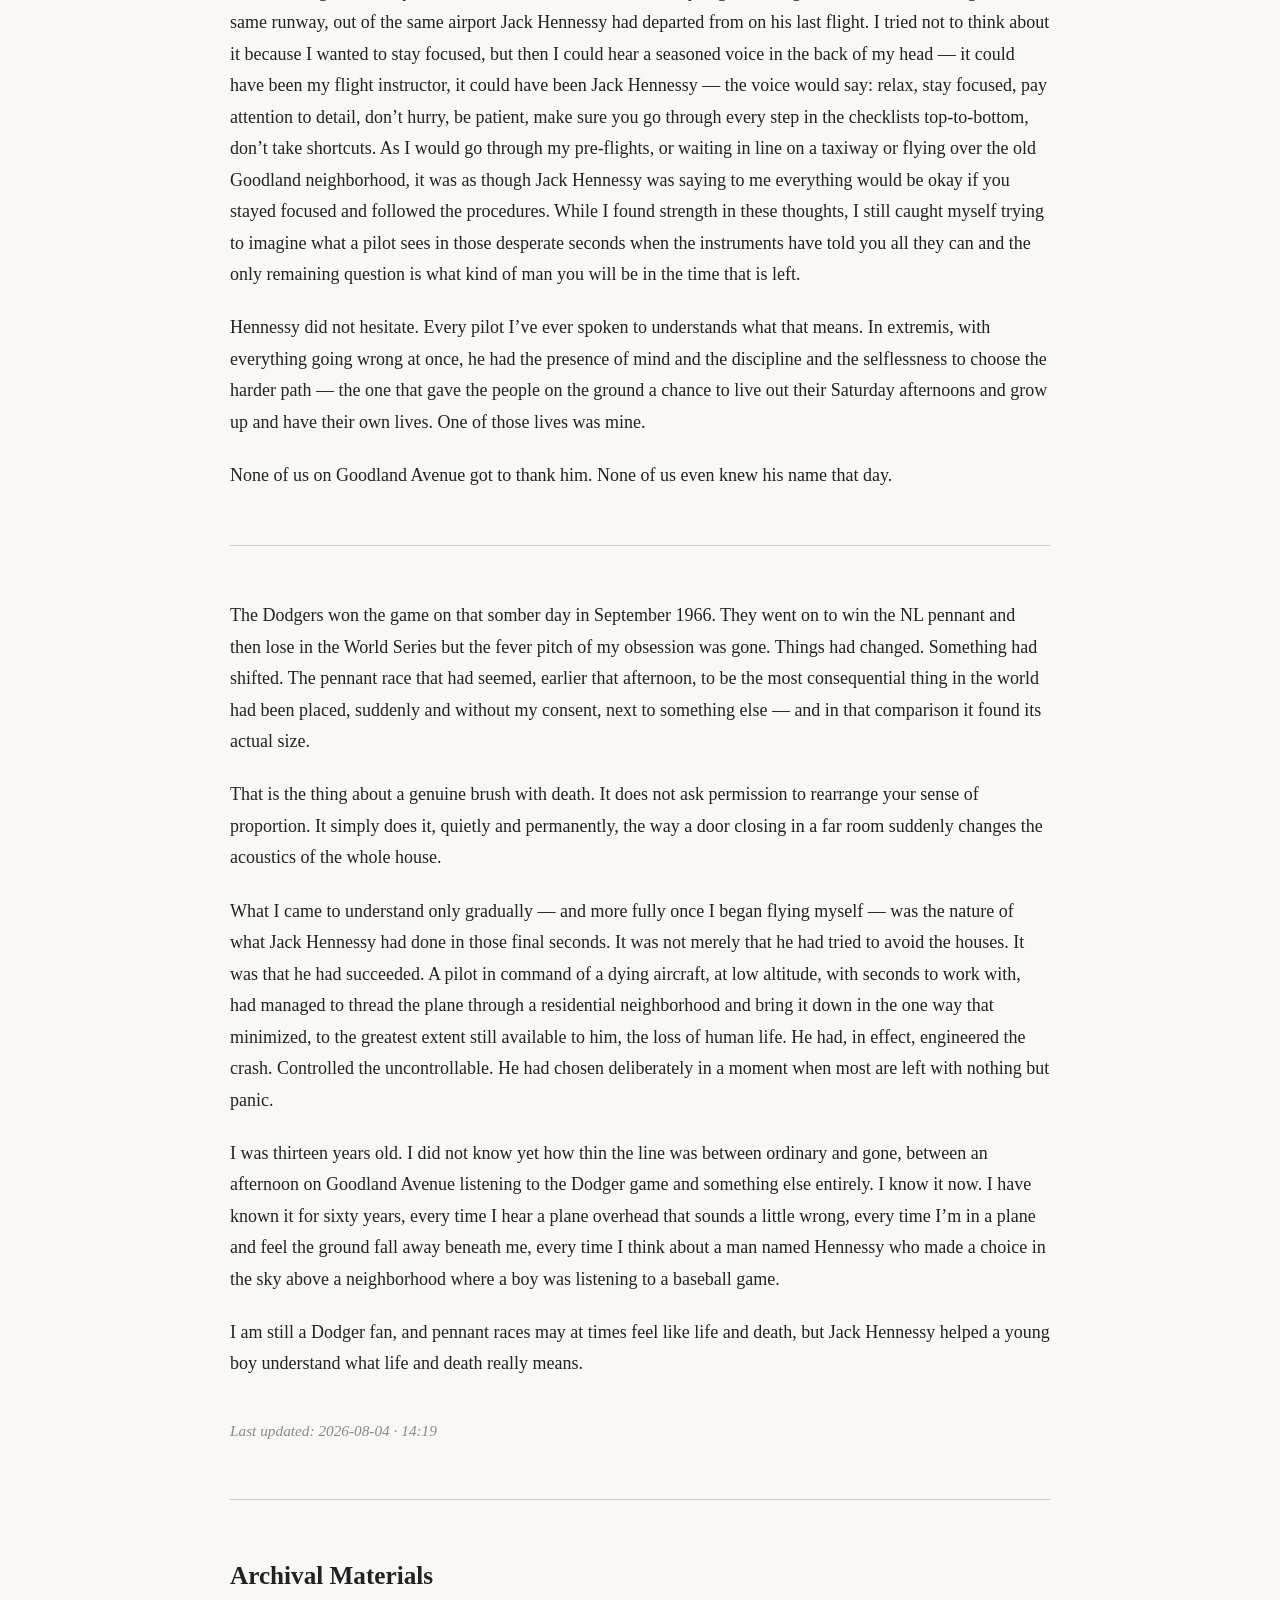
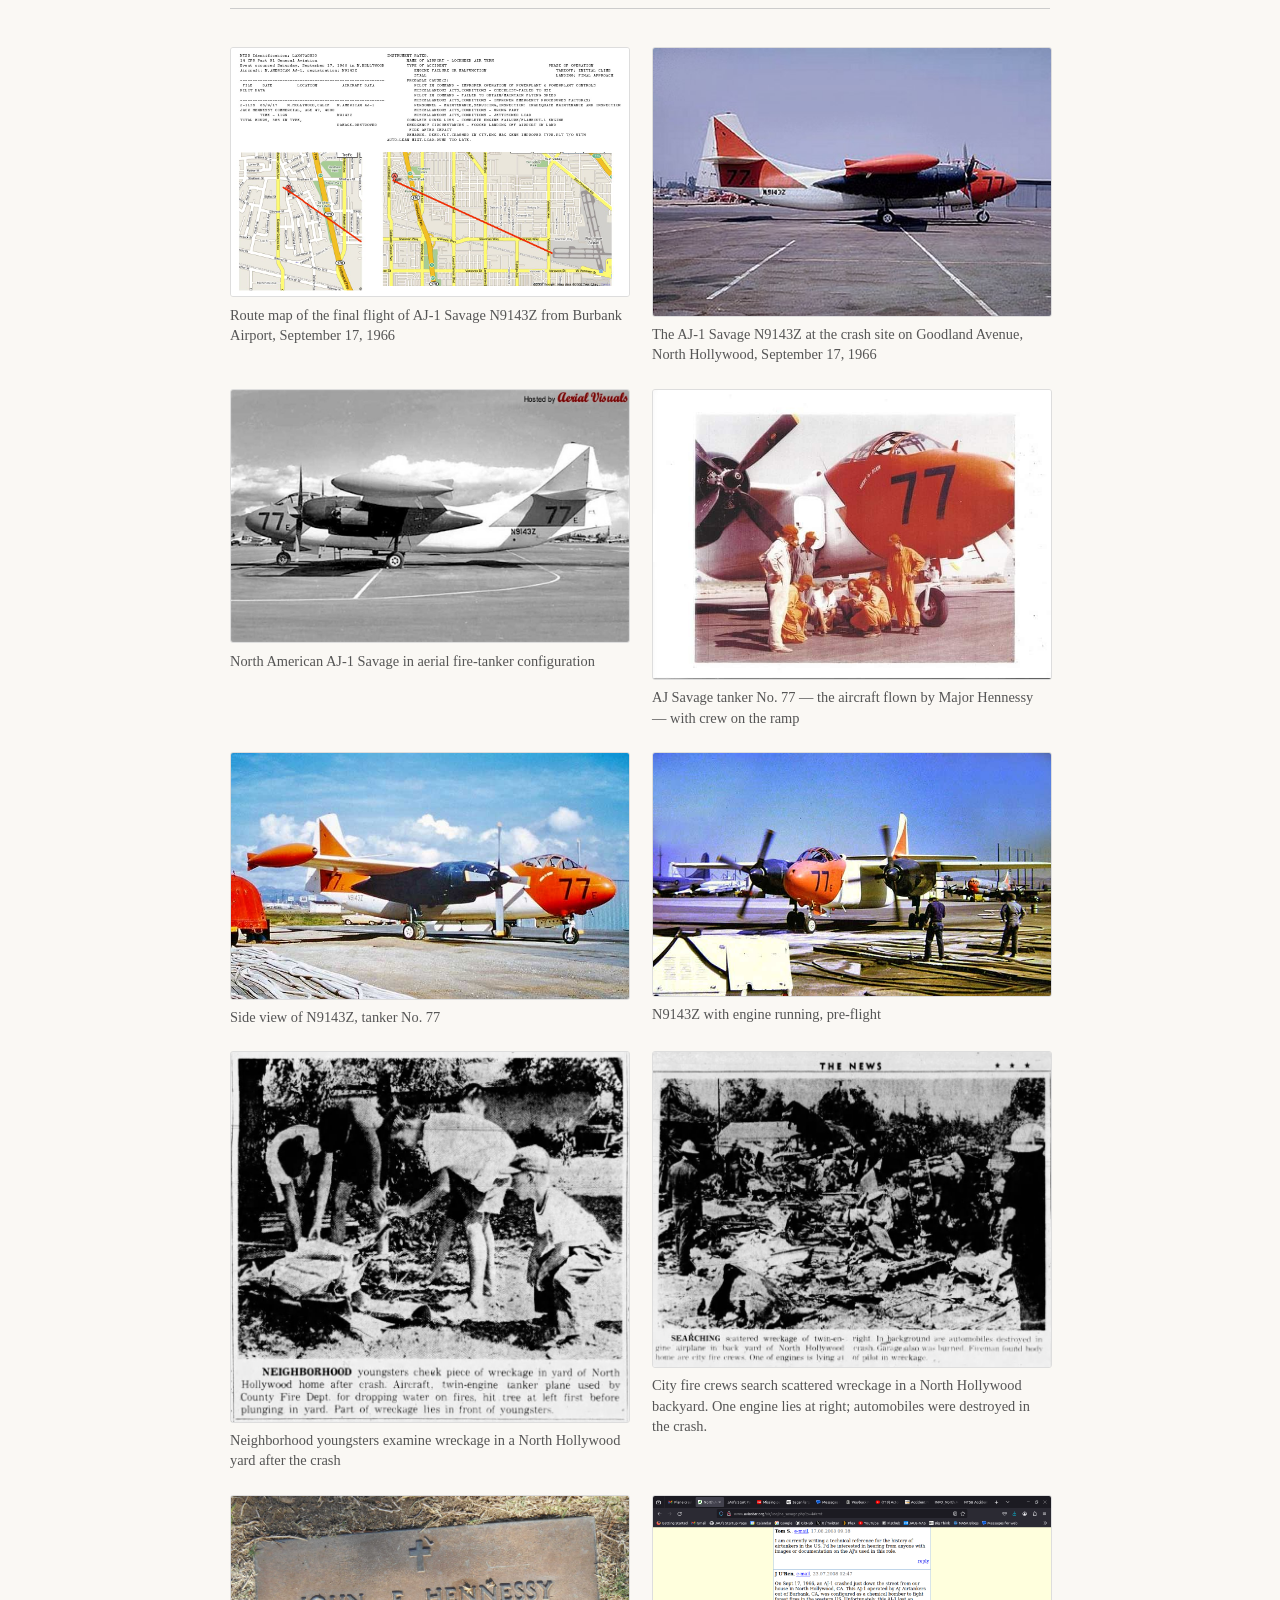
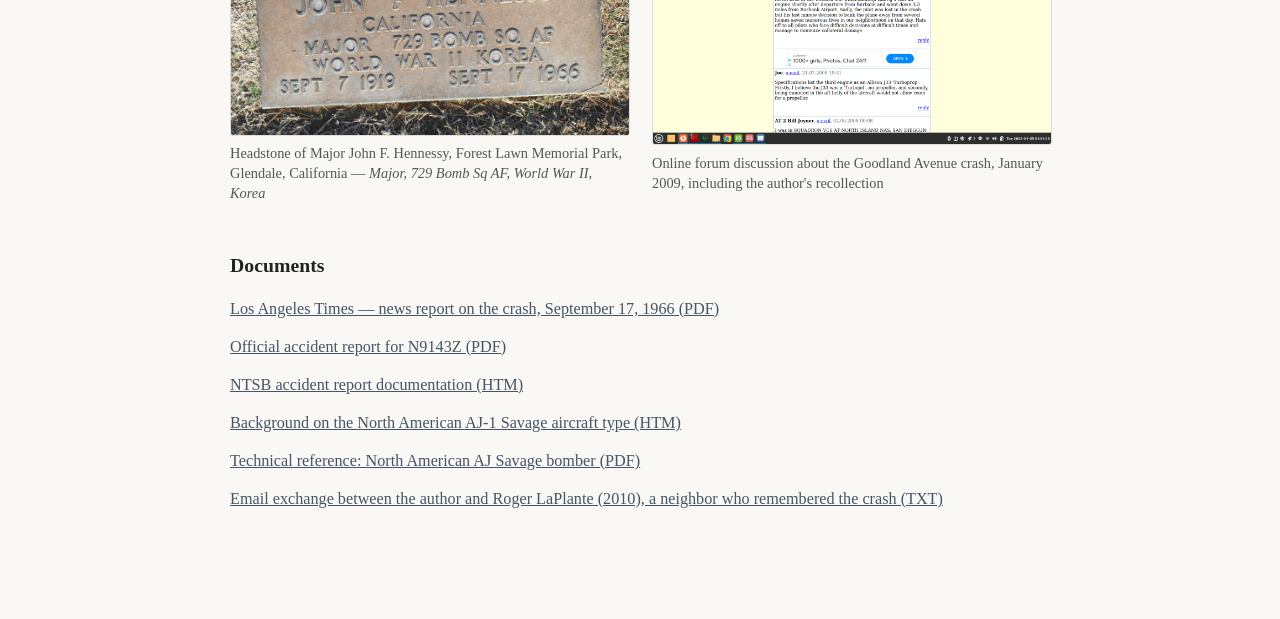
==== commit 89400655: "edit: add bridging sentence for chronological shift per OC critique Co-Authored-By: Claude Sonnet 5 " ====
--- a/docs/index.html
+++ b/docs/index.html
@@ -113,7 +113,9 @@
   saved countless lives as he lost his.”</p>
   <hr />
   <p>In the hours and days that followed the tragic events of that day, a
-  fuller story slowly revealed itself to us.</p>
+  fuller story slowly revealed itself to us. Part of it had already been
+  unfolding that very afternoon, miles from Goodland Avenue, before I knew
+  there was a story to know.</p>
   <p>My father had been at work that Saturday when the crash happened.
   When he learned of the crash, he called an old friend who was a pilot,
   Jim Bissell, who flew for Disney out of Burbank. Jim and his wife Betty
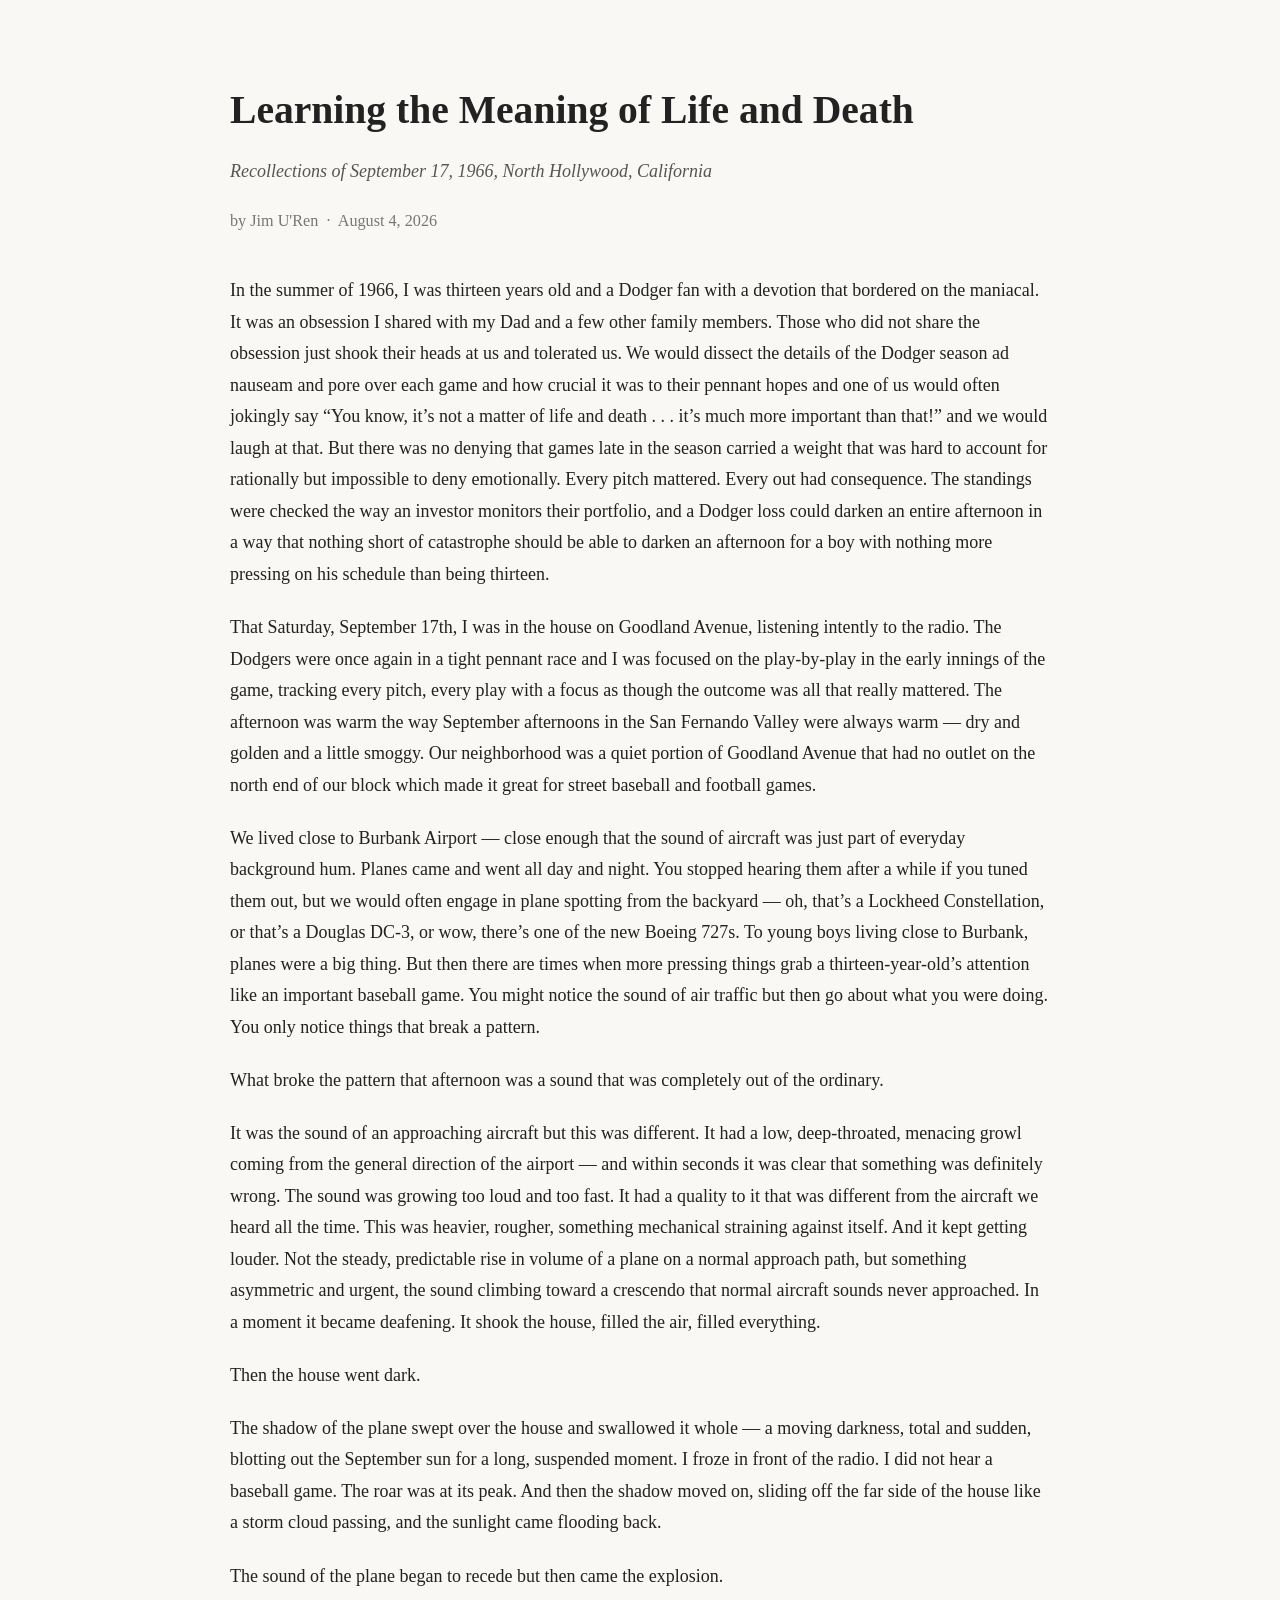
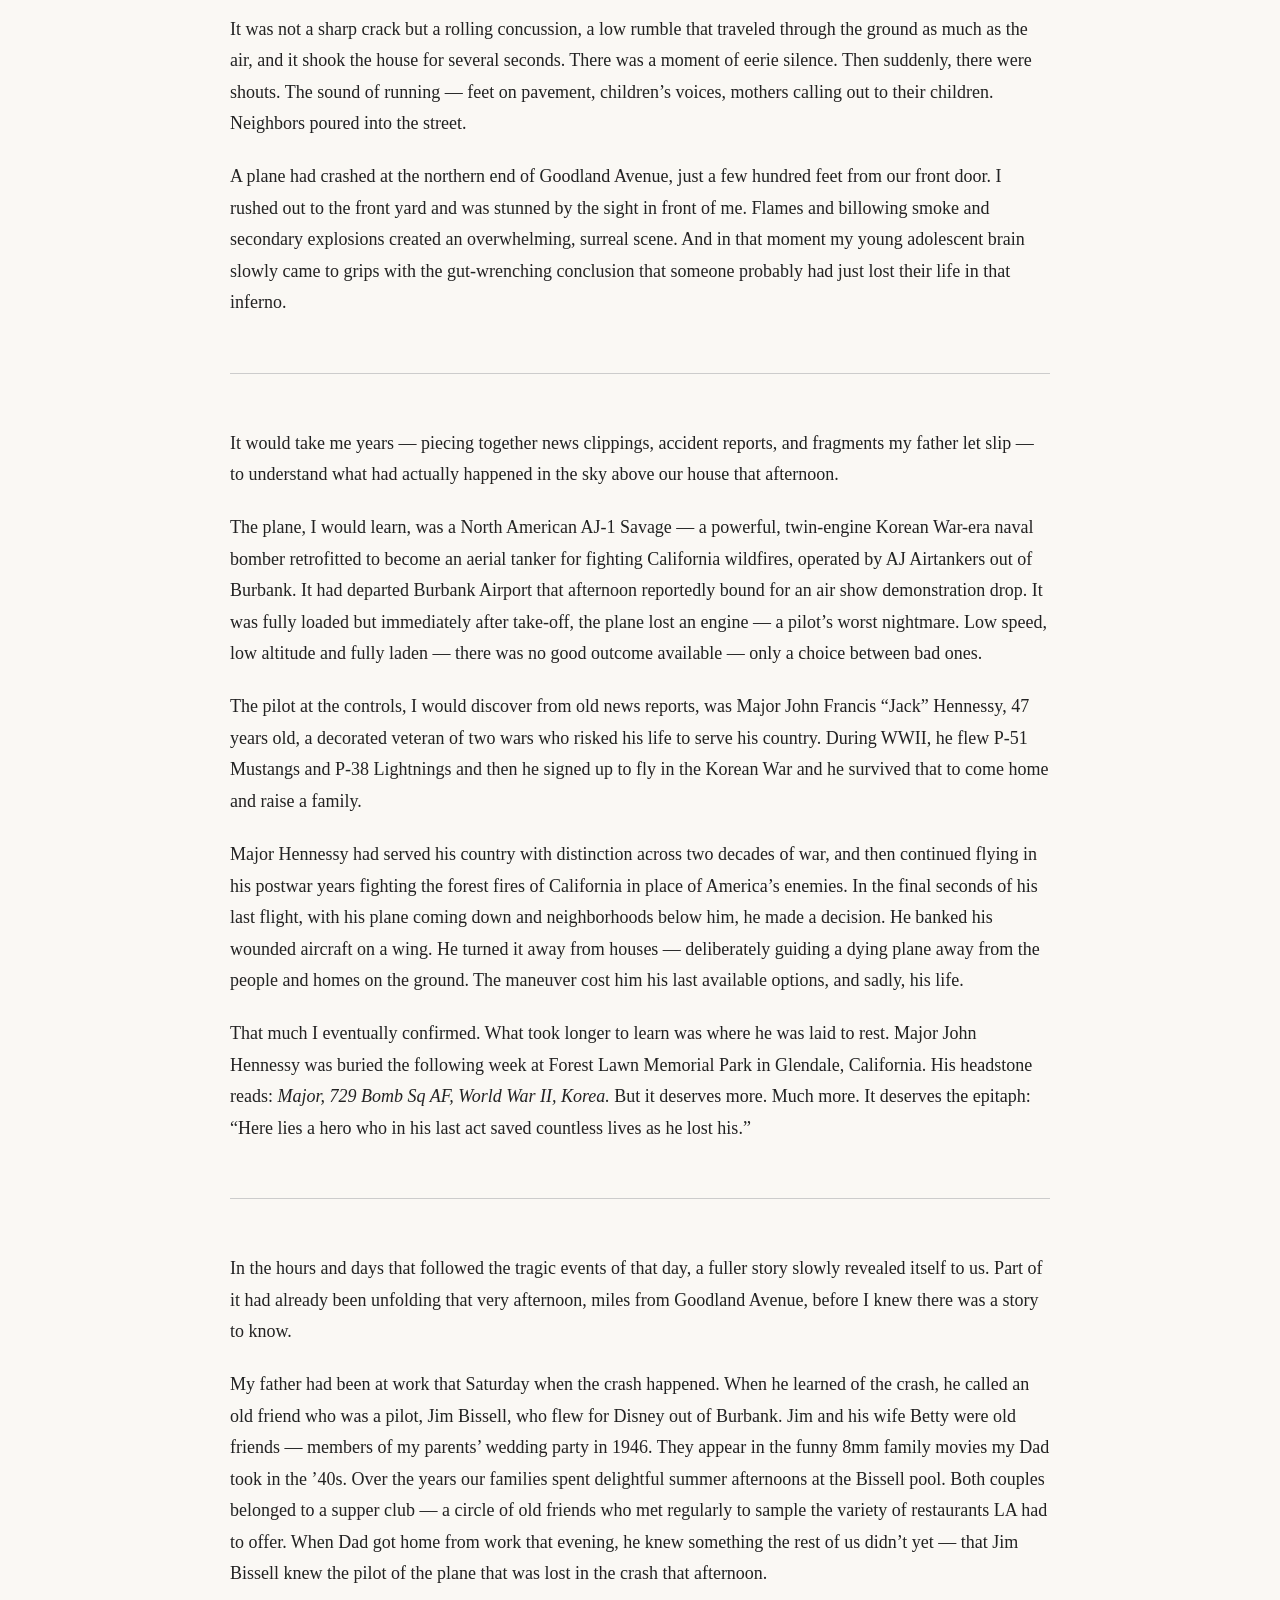
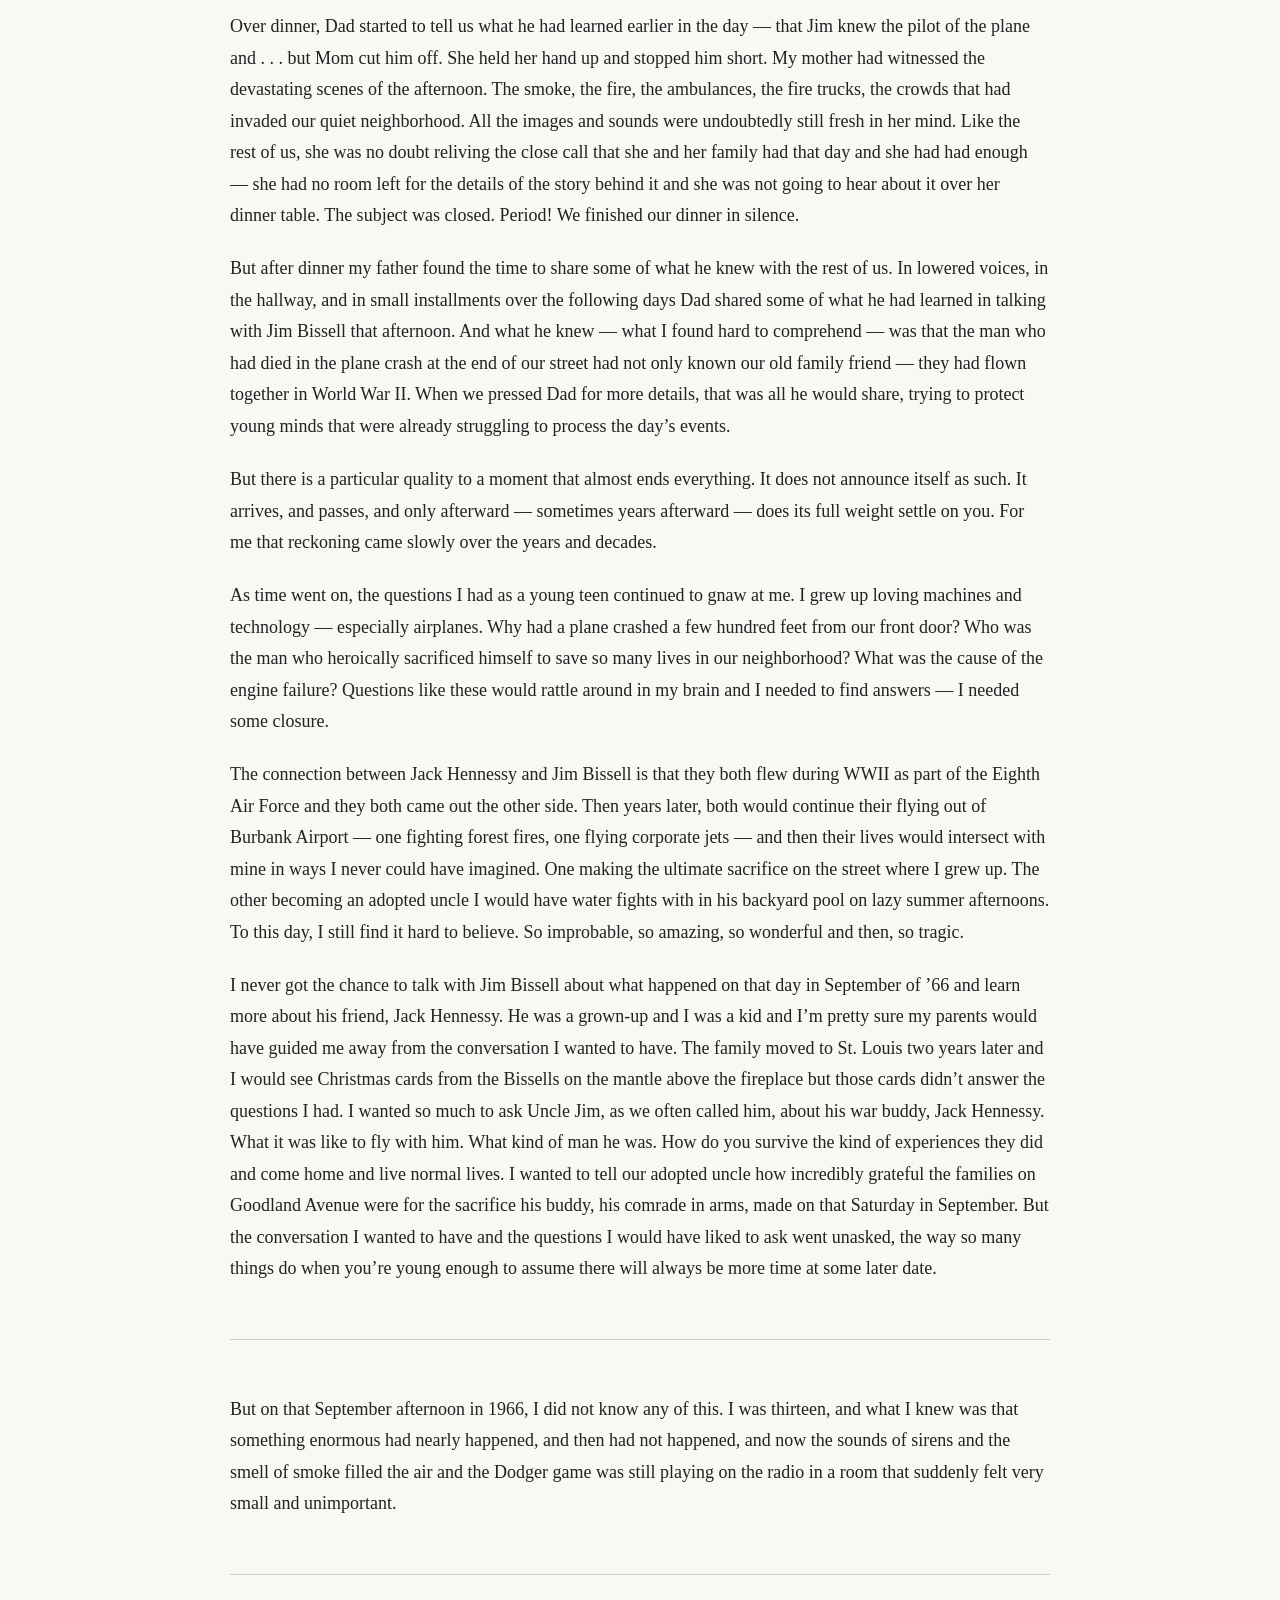
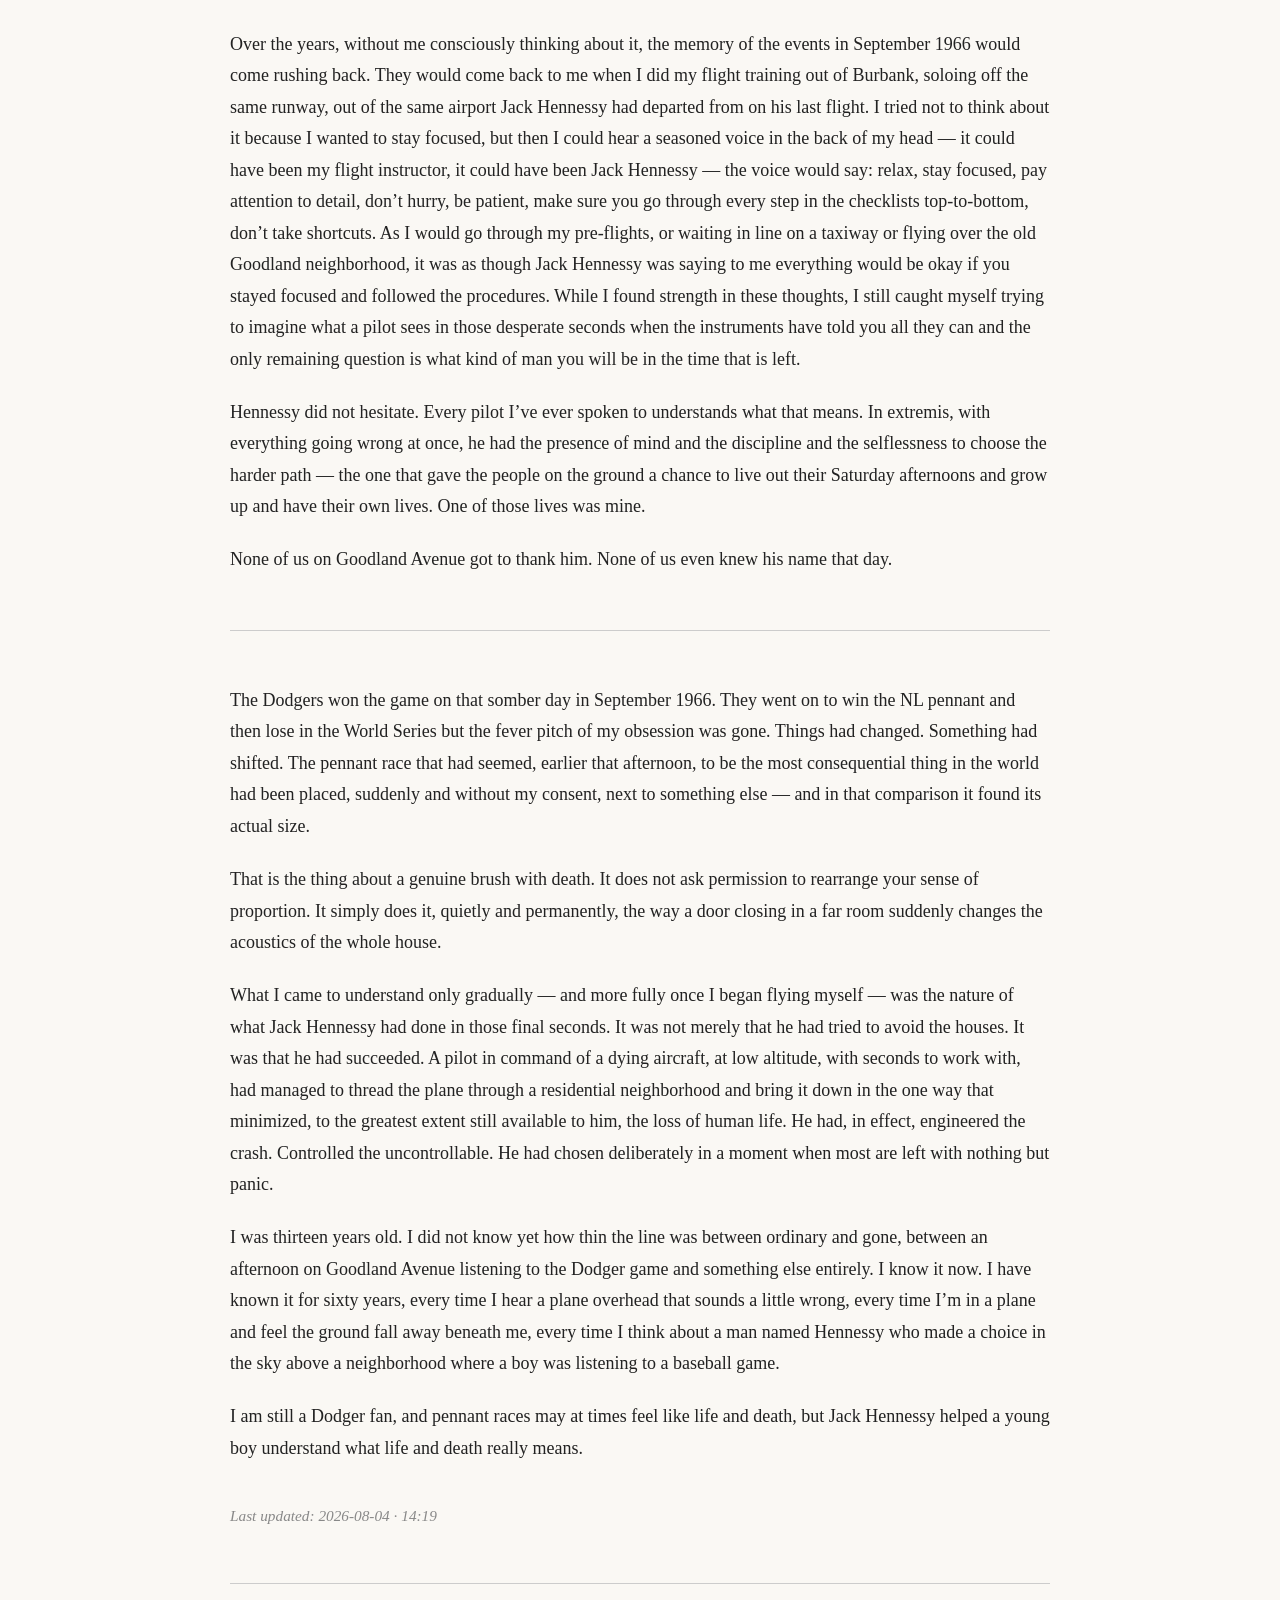
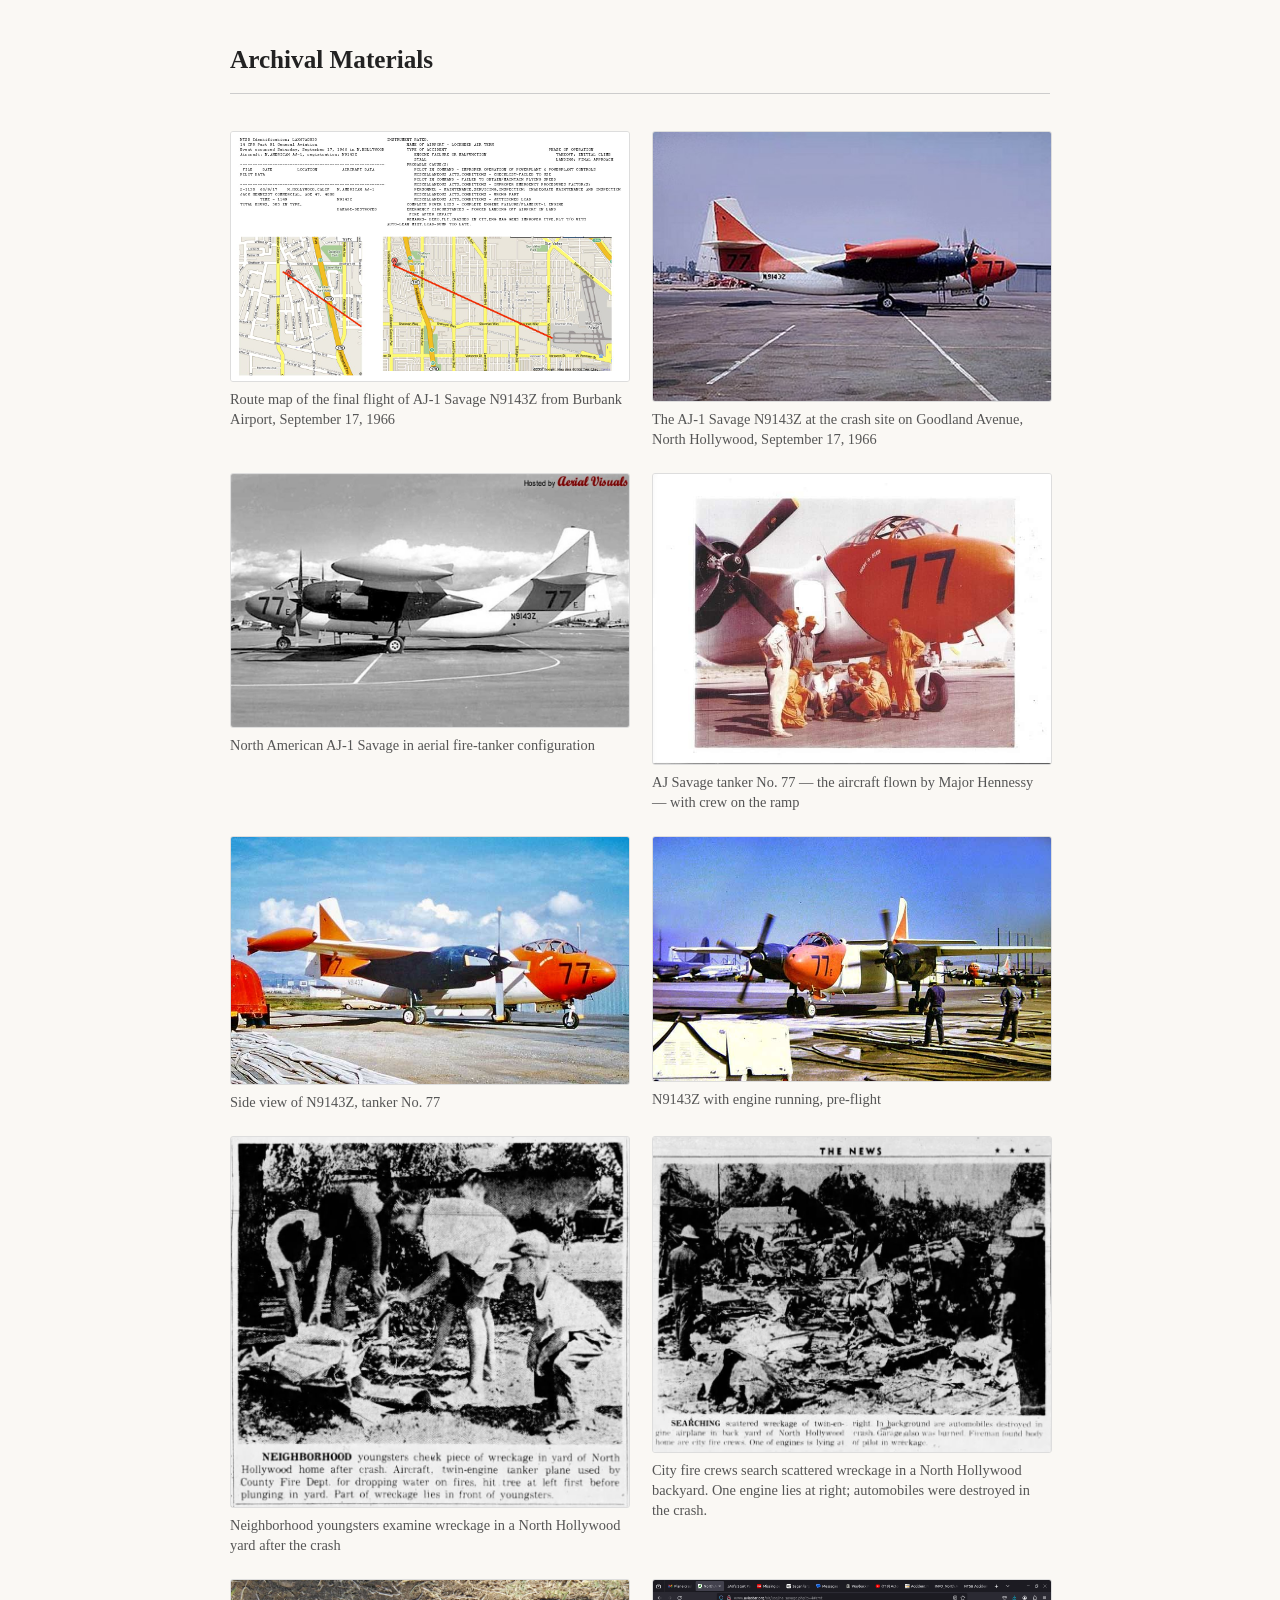
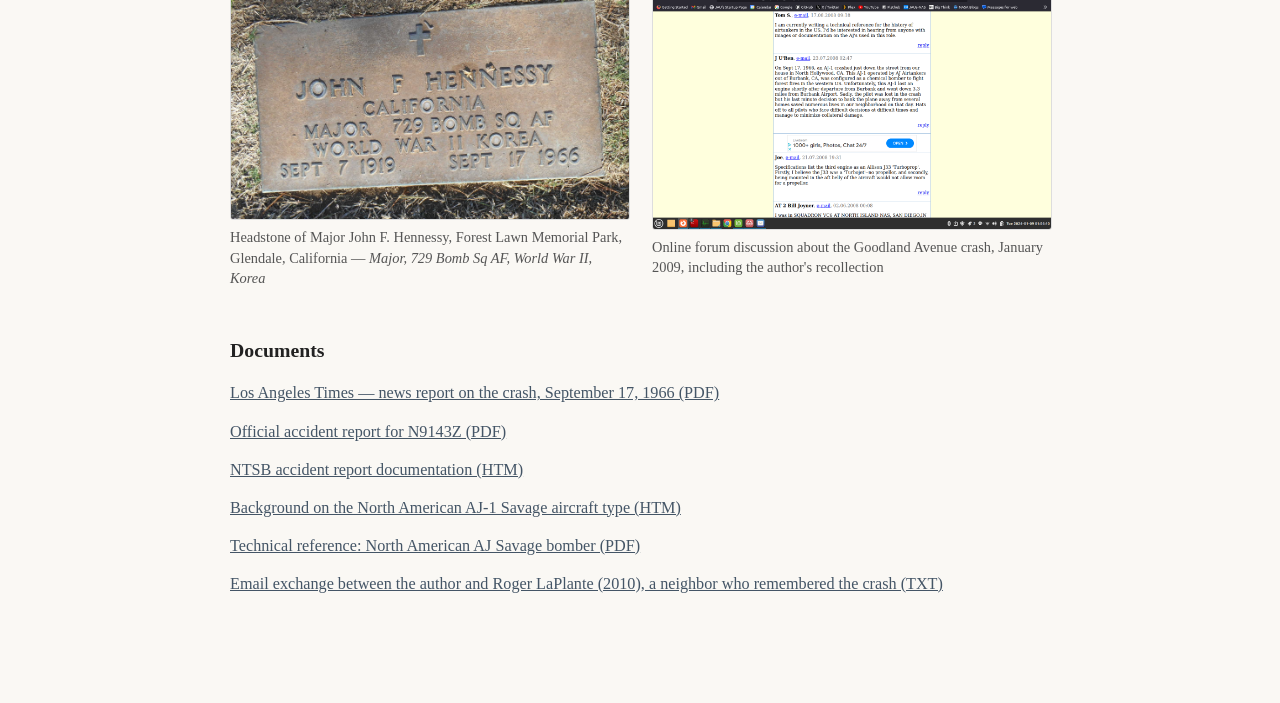
==== commit 86446d20: "edit: weave historical section into first-person research voice per OC critique Co-Authored-By: Clau" ====
--- a/docs/index.html
+++ b/docs/index.html
@@ -84,20 +84,24 @@
   gut-wrenching conclusion that someone probably had just lost their life
   in that inferno.</p>
   <hr />
-  <p>The aircraft that crashed at the end of Goodland Avenue on that
-  September afternoon was a North American AJ-1 Savage — a powerful,
-  twin-engine Korean War-era naval bomber retrofitted to become an aerial
-  tanker for fighting California wildfires, operated by AJ Airtankers out
-  of Burbank. It had departed Burbank Airport that afternoon reportedly
-  bound for an air show demonstration drop. It was fully loaded but
-  immediately after take-off, the plane lost an engine — a pilot’s worst
-  nightmare. Low speed, low altitude and fully laden — there was no good
-  outcome available — only a choice between bad ones.</p>
-  <p>The pilot at the controls, we would learn later in news reports, was
-  Major John Francis “Jack” Hennessy, 47 years old, a decorated veteran of
-  two wars who risked his life to serve his country. During WWII, he flew
-  P-51 Mustangs and P-38 Lightnings and then he signed up to fly in the
-  Korean War and he survived that to come home and raise a family.</p>
+  <p>It would take me years — piecing together news clippings, accident
+  reports, and fragments my father let slip — to understand what had
+  actually happened in the sky above our house that afternoon.</p>
+  <p>The plane, I would learn, was a North American AJ-1 Savage — a
+  powerful, twin-engine Korean War-era naval bomber retrofitted to become
+  an aerial tanker for fighting California wildfires, operated by AJ
+  Airtankers out of Burbank. It had departed Burbank Airport that
+  afternoon reportedly bound for an air show demonstration drop. It was
+  fully loaded but immediately after take-off, the plane lost an engine —
+  a pilot’s worst nightmare. Low speed, low altitude and fully laden —
+  there was no good outcome available — only a choice between bad
+  ones.</p>
+  <p>The pilot at the controls, I would discover from old news reports,
+  was Major John Francis “Jack” Hennessy, 47 years old, a decorated
+  veteran of two wars who risked his life to serve his country. During
+  WWII, he flew P-51 Mustangs and P-38 Lightnings and then he signed up to
+  fly in the Korean War and he survived that to come home and raise a
+  family.</p>
   <p>Major Hennessy had served his country with distinction across two
   decades of war, and then continued flying in his postwar years fighting
   the forest fires of California in place of America’s enemies. In the
@@ -106,11 +110,12 @@
   aircraft on a wing. He turned it away from houses — deliberately guiding
   a dying plane away from the people and homes on the ground. The maneuver
   cost him his last available options, and sadly, his life.</p>
-  <p>Major John Hennessy was buried the following week at Forest Lawn
-  Memorial Park in Glendale, California. His headstone reads: <em>Major,
-  729 Bomb Sq AF, World War II, Korea.</em> But it deserves more. Much
-  more. It deserves the epitaph: “Here lies a hero who in his last act
-  saved countless lives as he lost his.”</p>
+  <p>That much I eventually confirmed. What took longer to learn was where
+  he was laid to rest. Major John Hennessy was buried the following week
+  at Forest Lawn Memorial Park in Glendale, California. His headstone
+  reads: <em>Major, 729 Bomb Sq AF, World War II, Korea.</em> But it
+  deserves more. Much more. It deserves the epitaph: “Here lies a hero who
+  in his last act saved countless lives as he lost his.”</p>
   <hr />
   <p>In the hours and days that followed the tragic events of that day, a
   fuller story slowly revealed itself to us. Part of it had already been
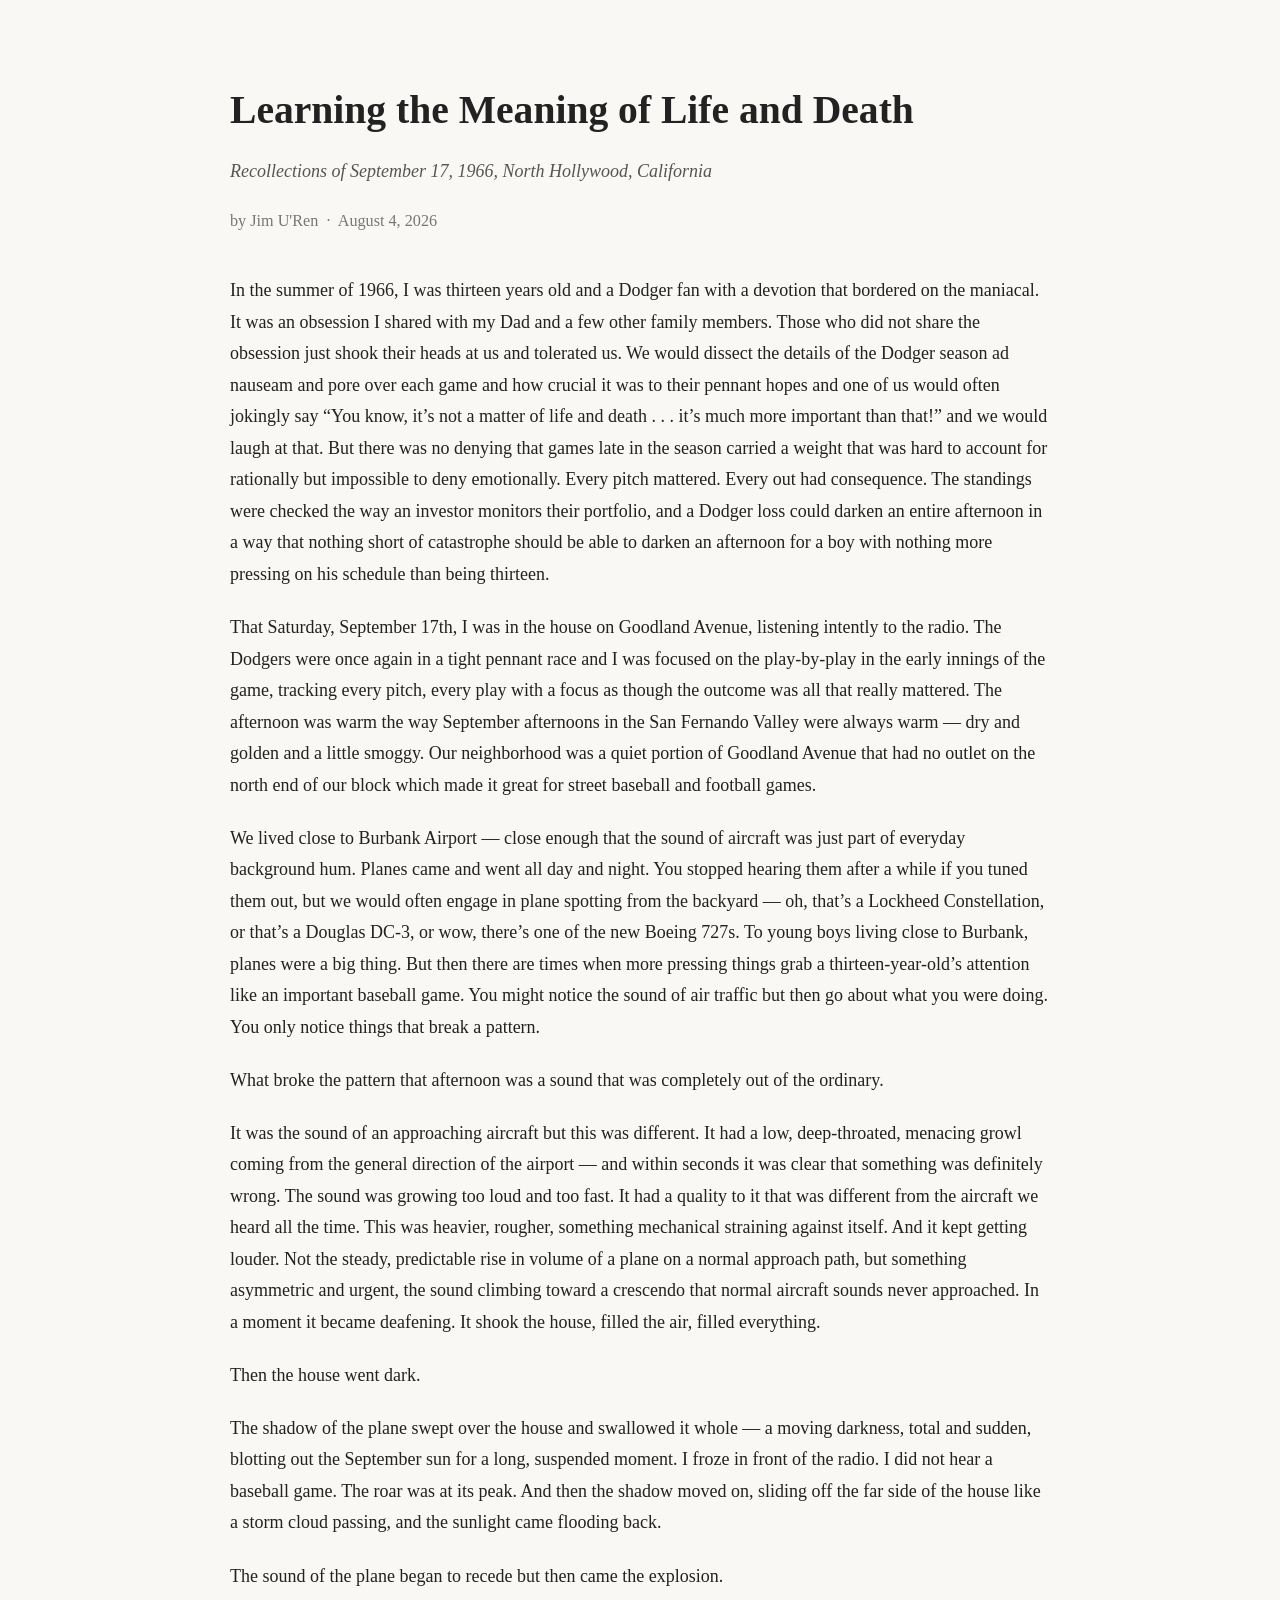
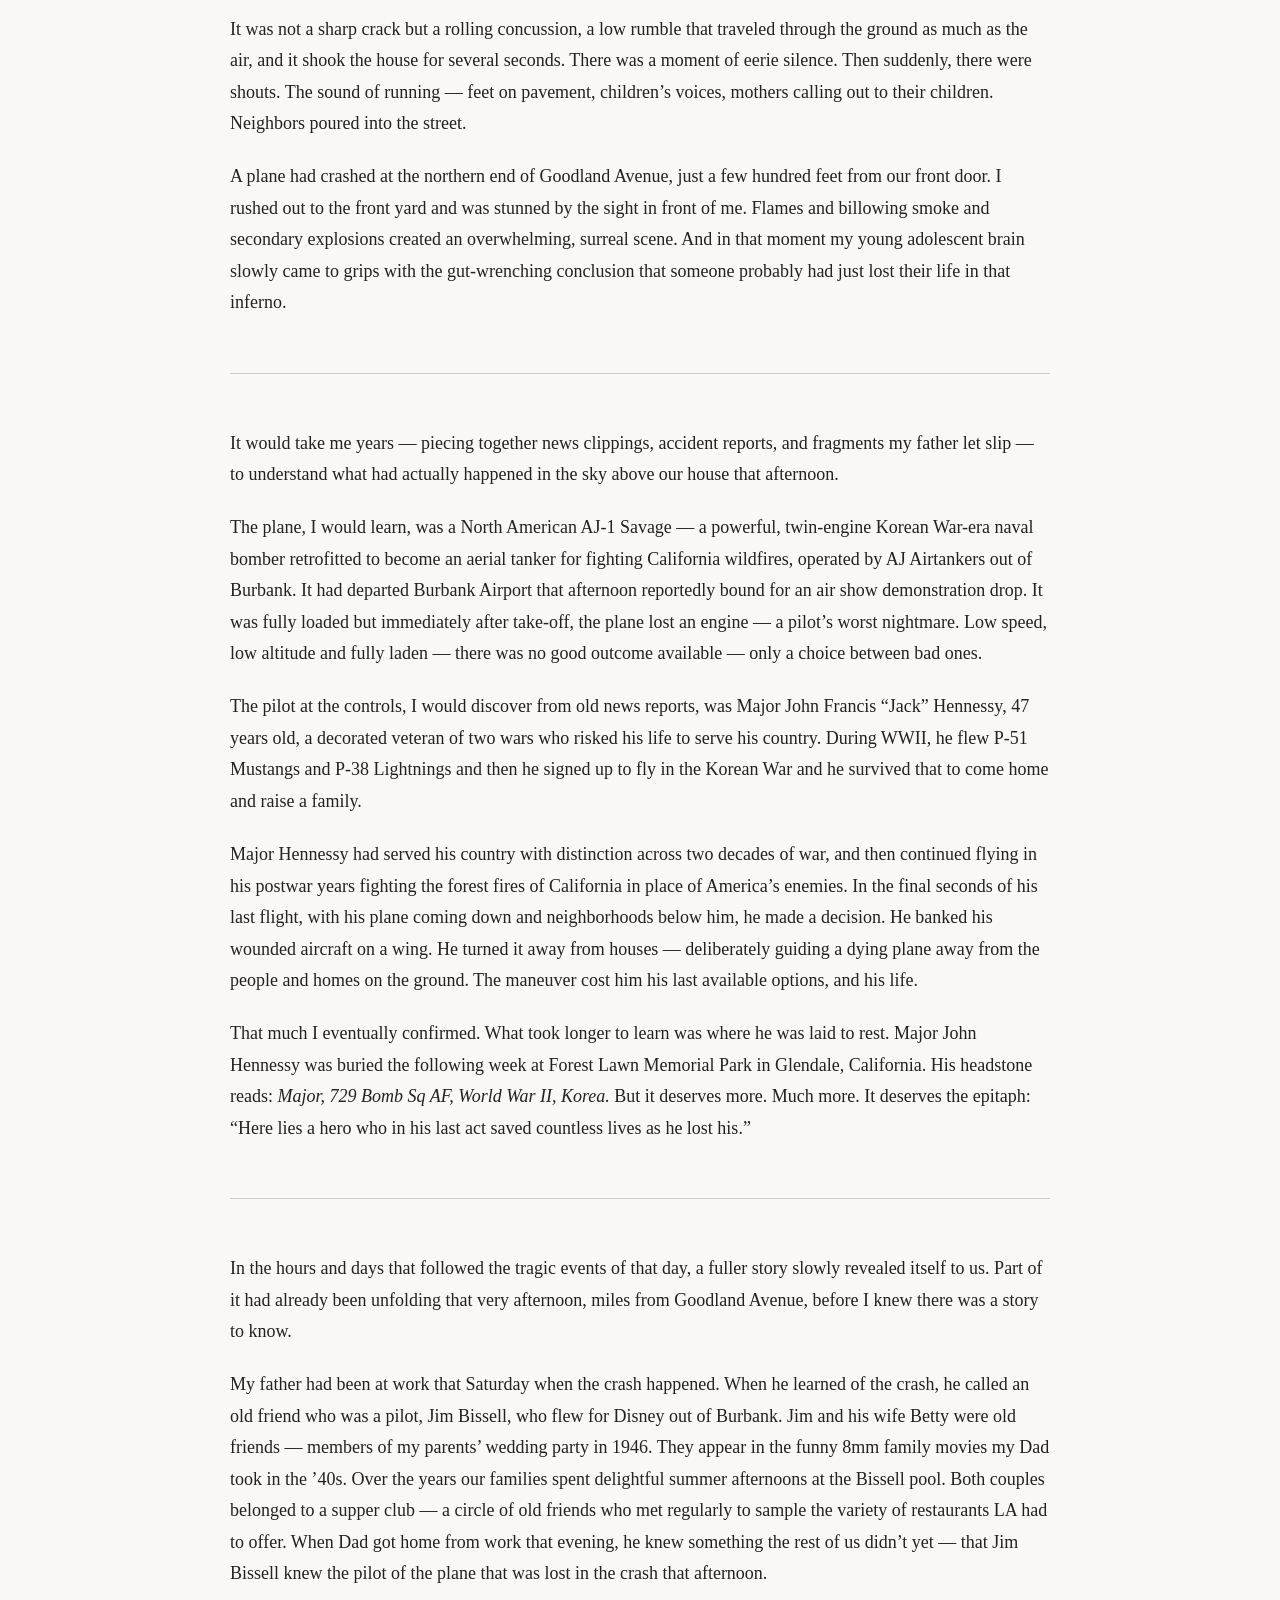
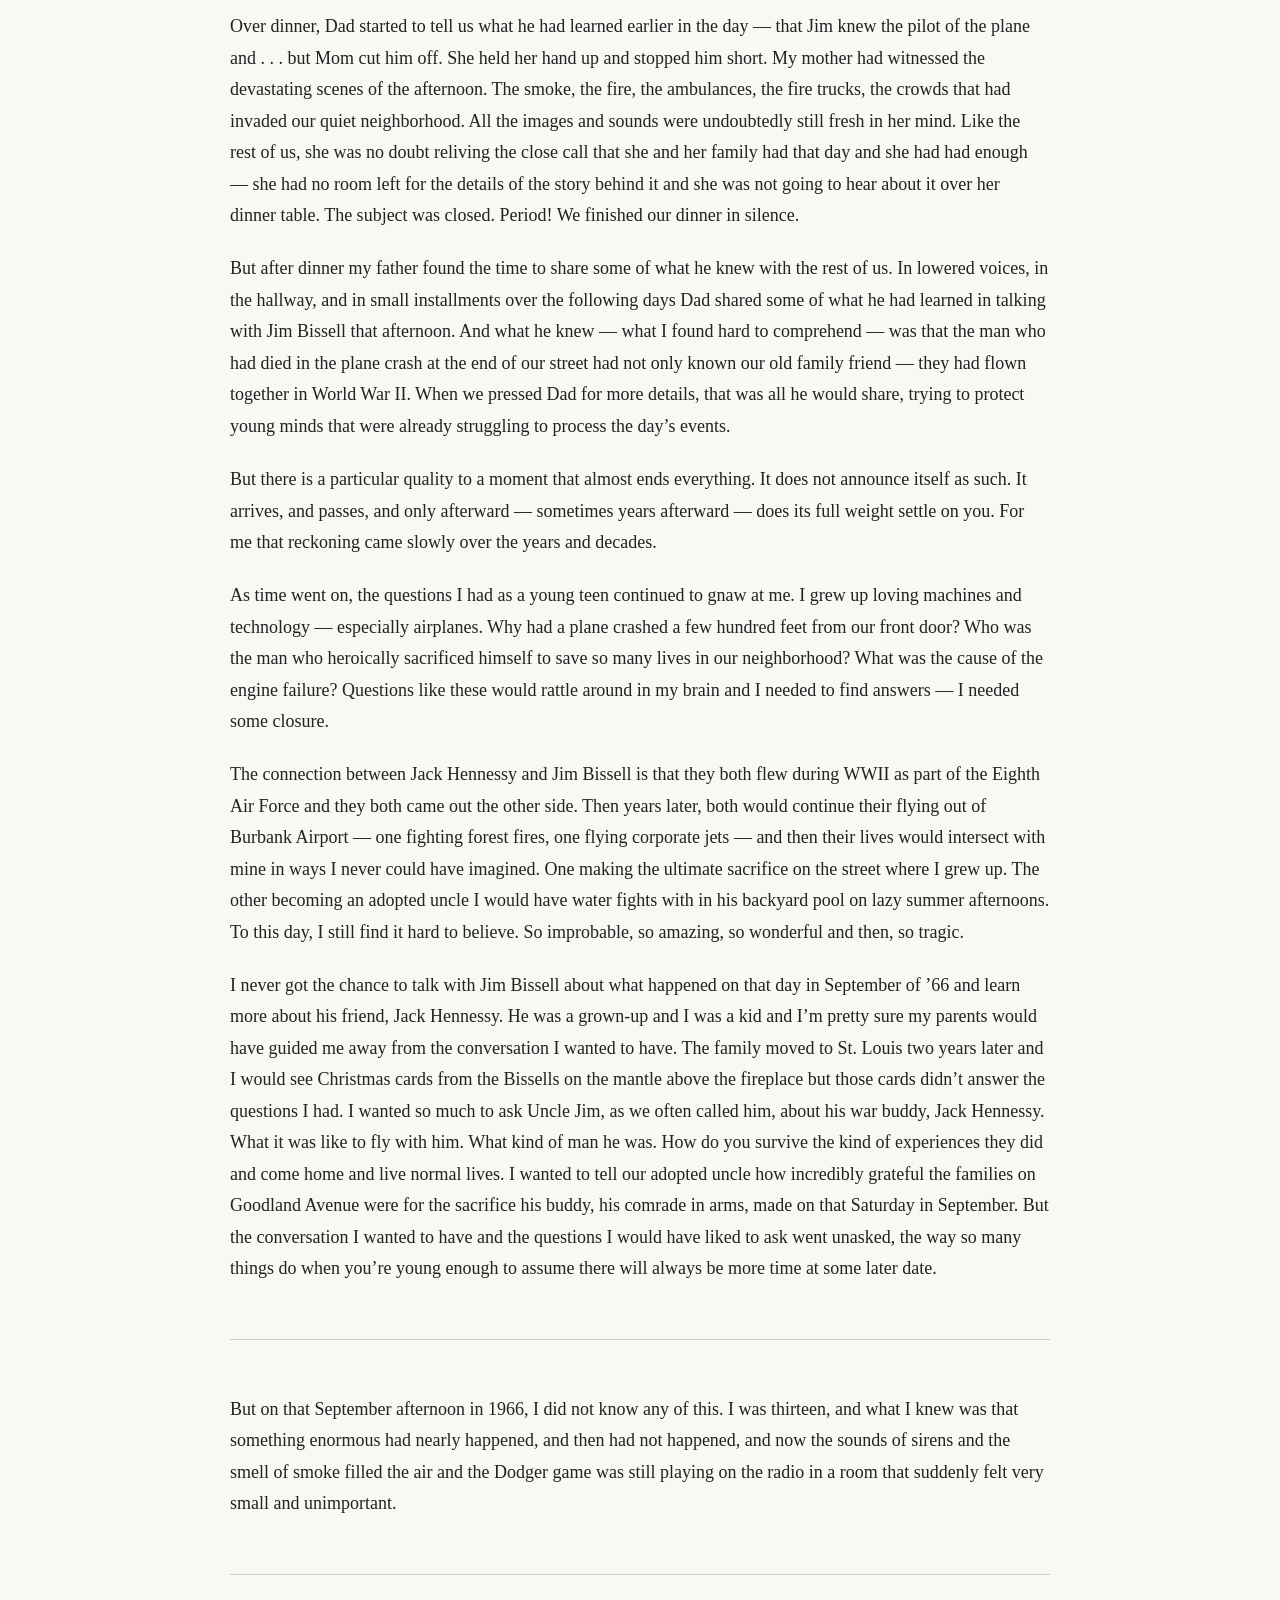
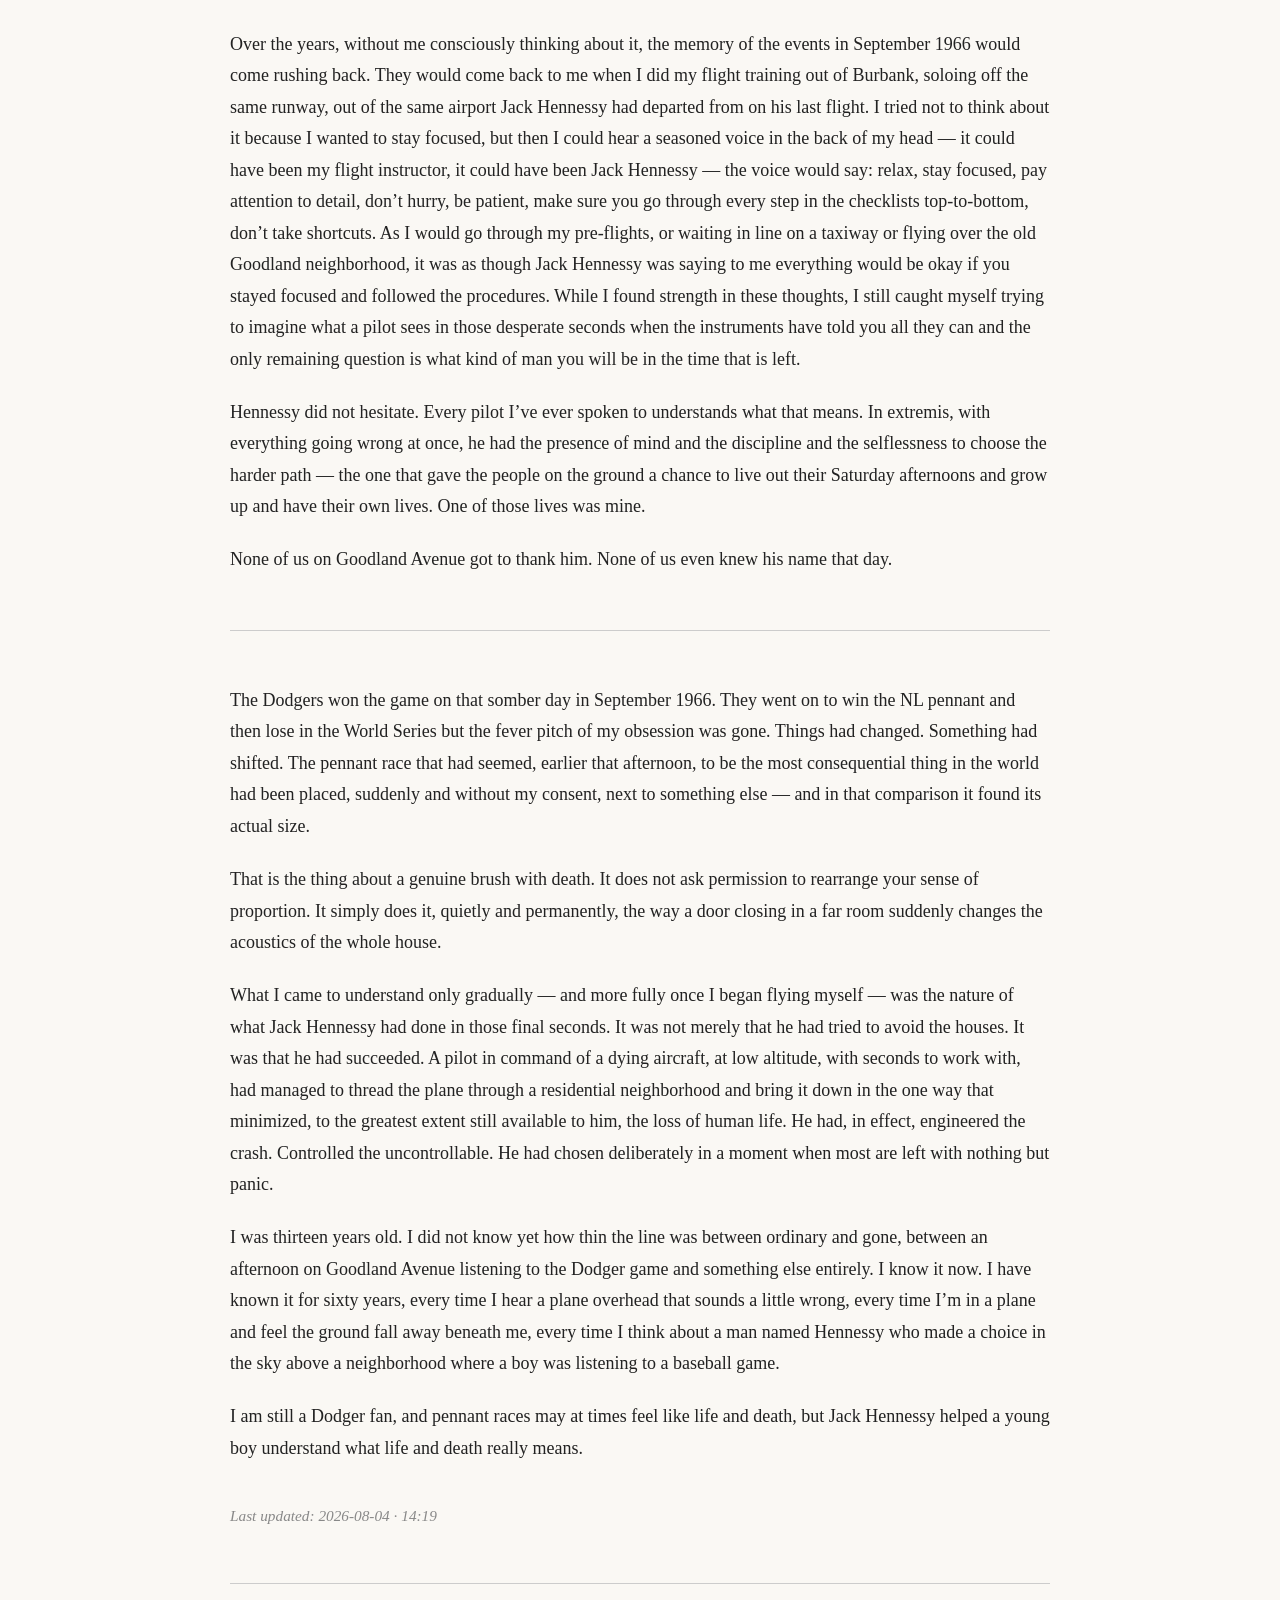
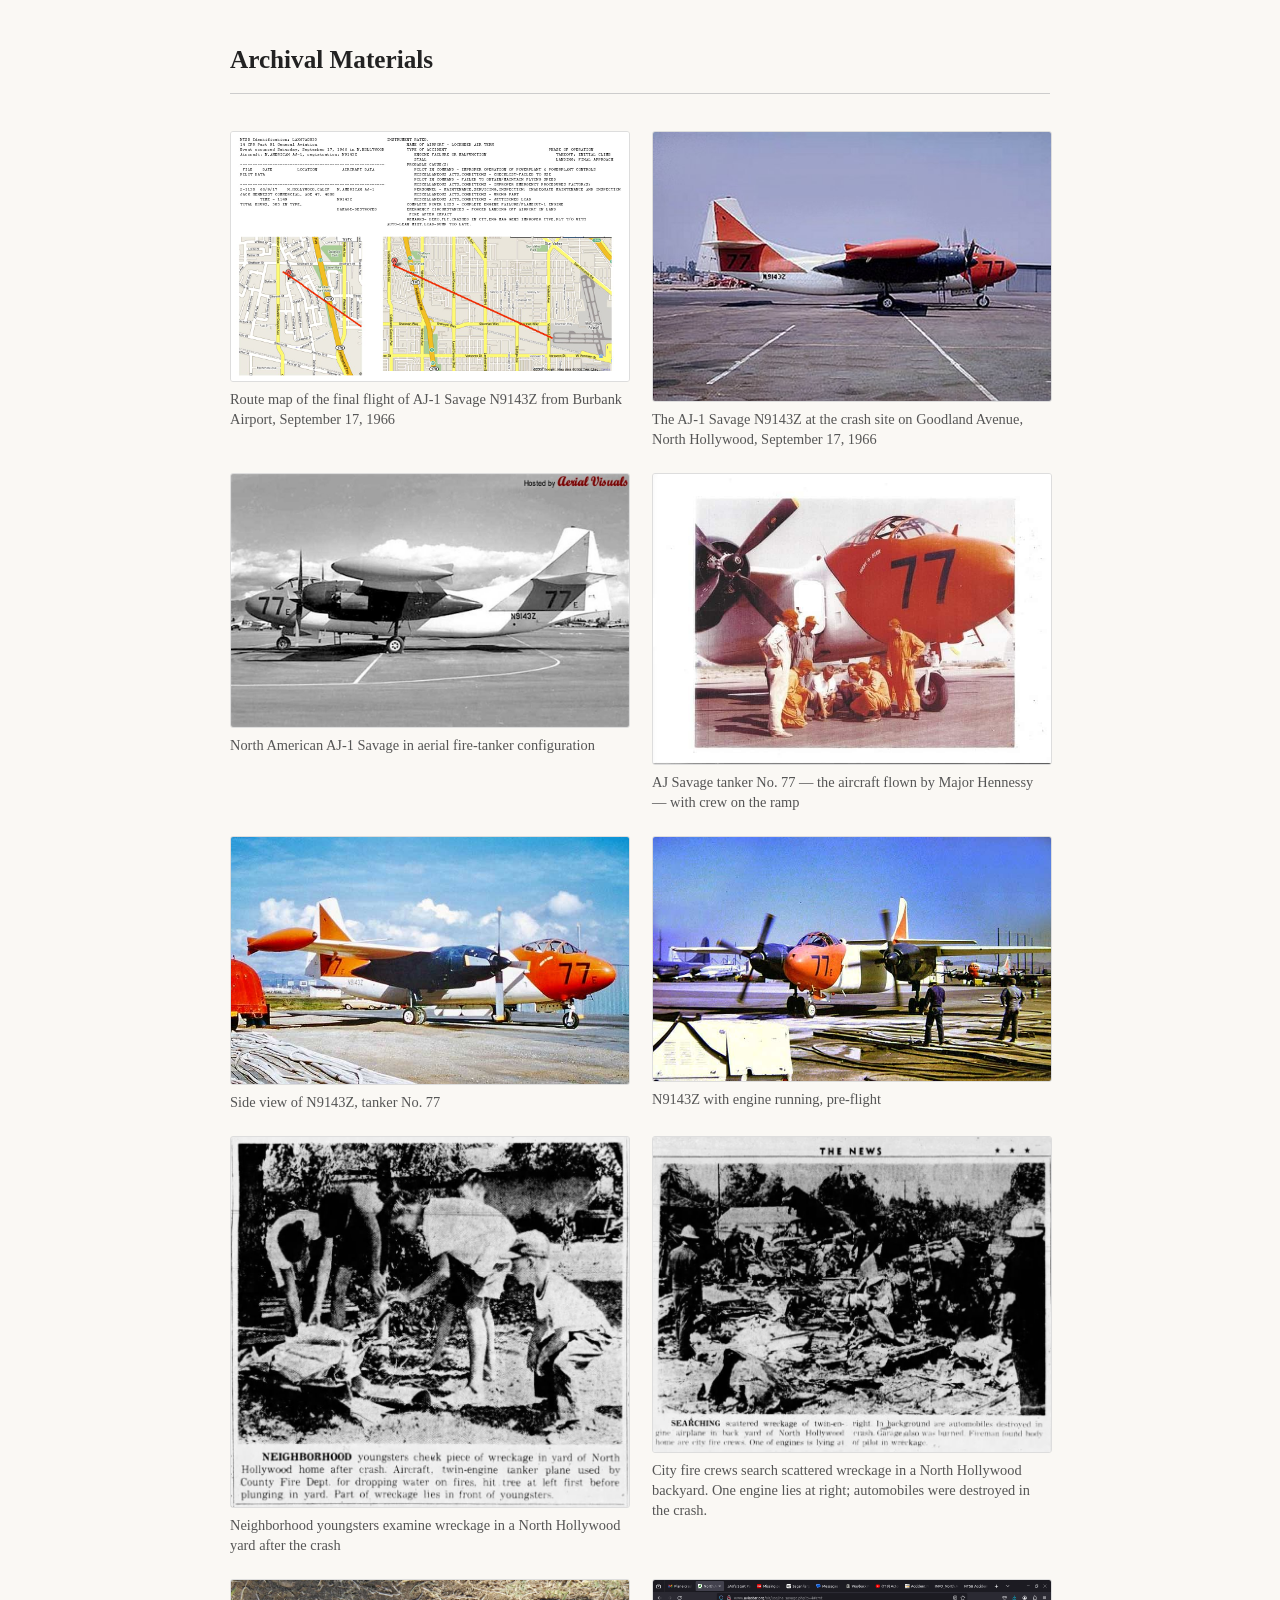
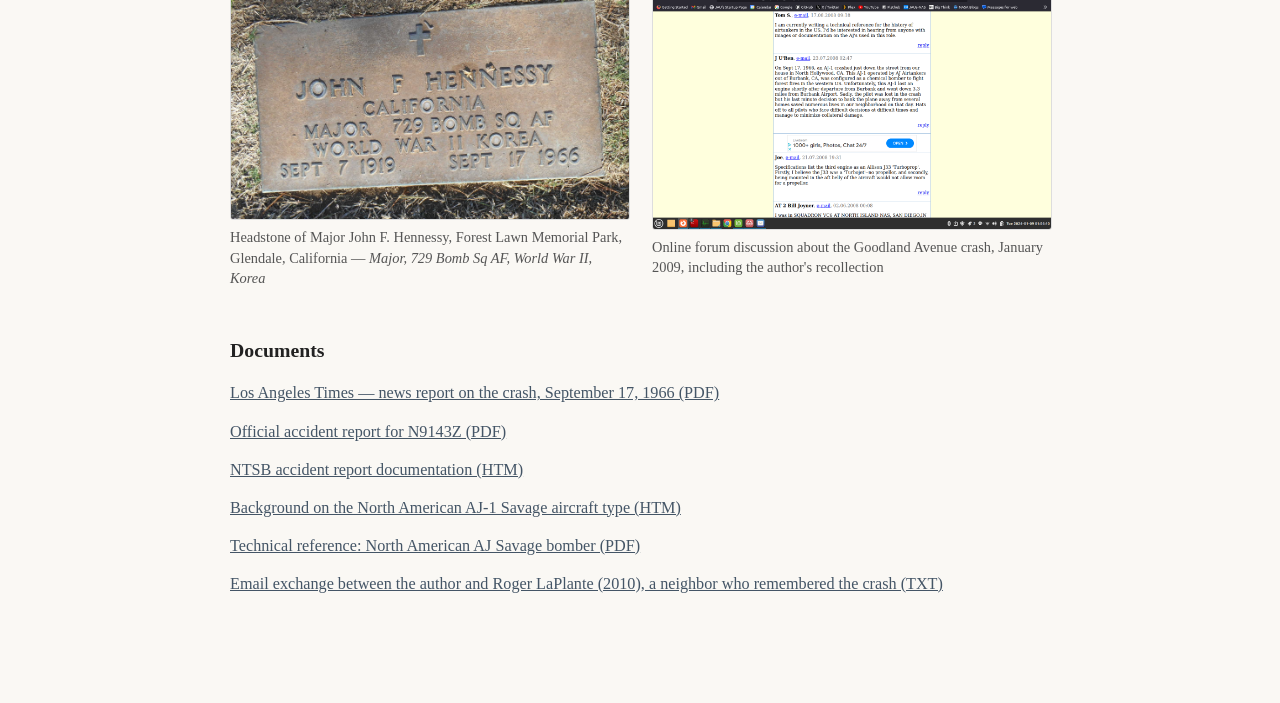
==== commit d00812f3: "edit: cut "sadly" from Hennessy climax sentence per CC critique Co-Authored-By: Claude Sonnet 5 <nor" ====
--- a/docs/index.html
+++ b/docs/index.html
@@ -109,7 +109,7 @@
   neighborhoods below him, he made a decision. He banked his wounded
   aircraft on a wing. He turned it away from houses — deliberately guiding
   a dying plane away from the people and homes on the ground. The maneuver
-  cost him his last available options, and sadly, his life.</p>
+  cost him his last available options, and his life.</p>
   <p>That much I eventually confirmed. What took longer to learn was where
   he was laid to rest. Major John Hennessy was buried the following week
   at Forest Lawn Memorial Park in Glendale, California. His headstone
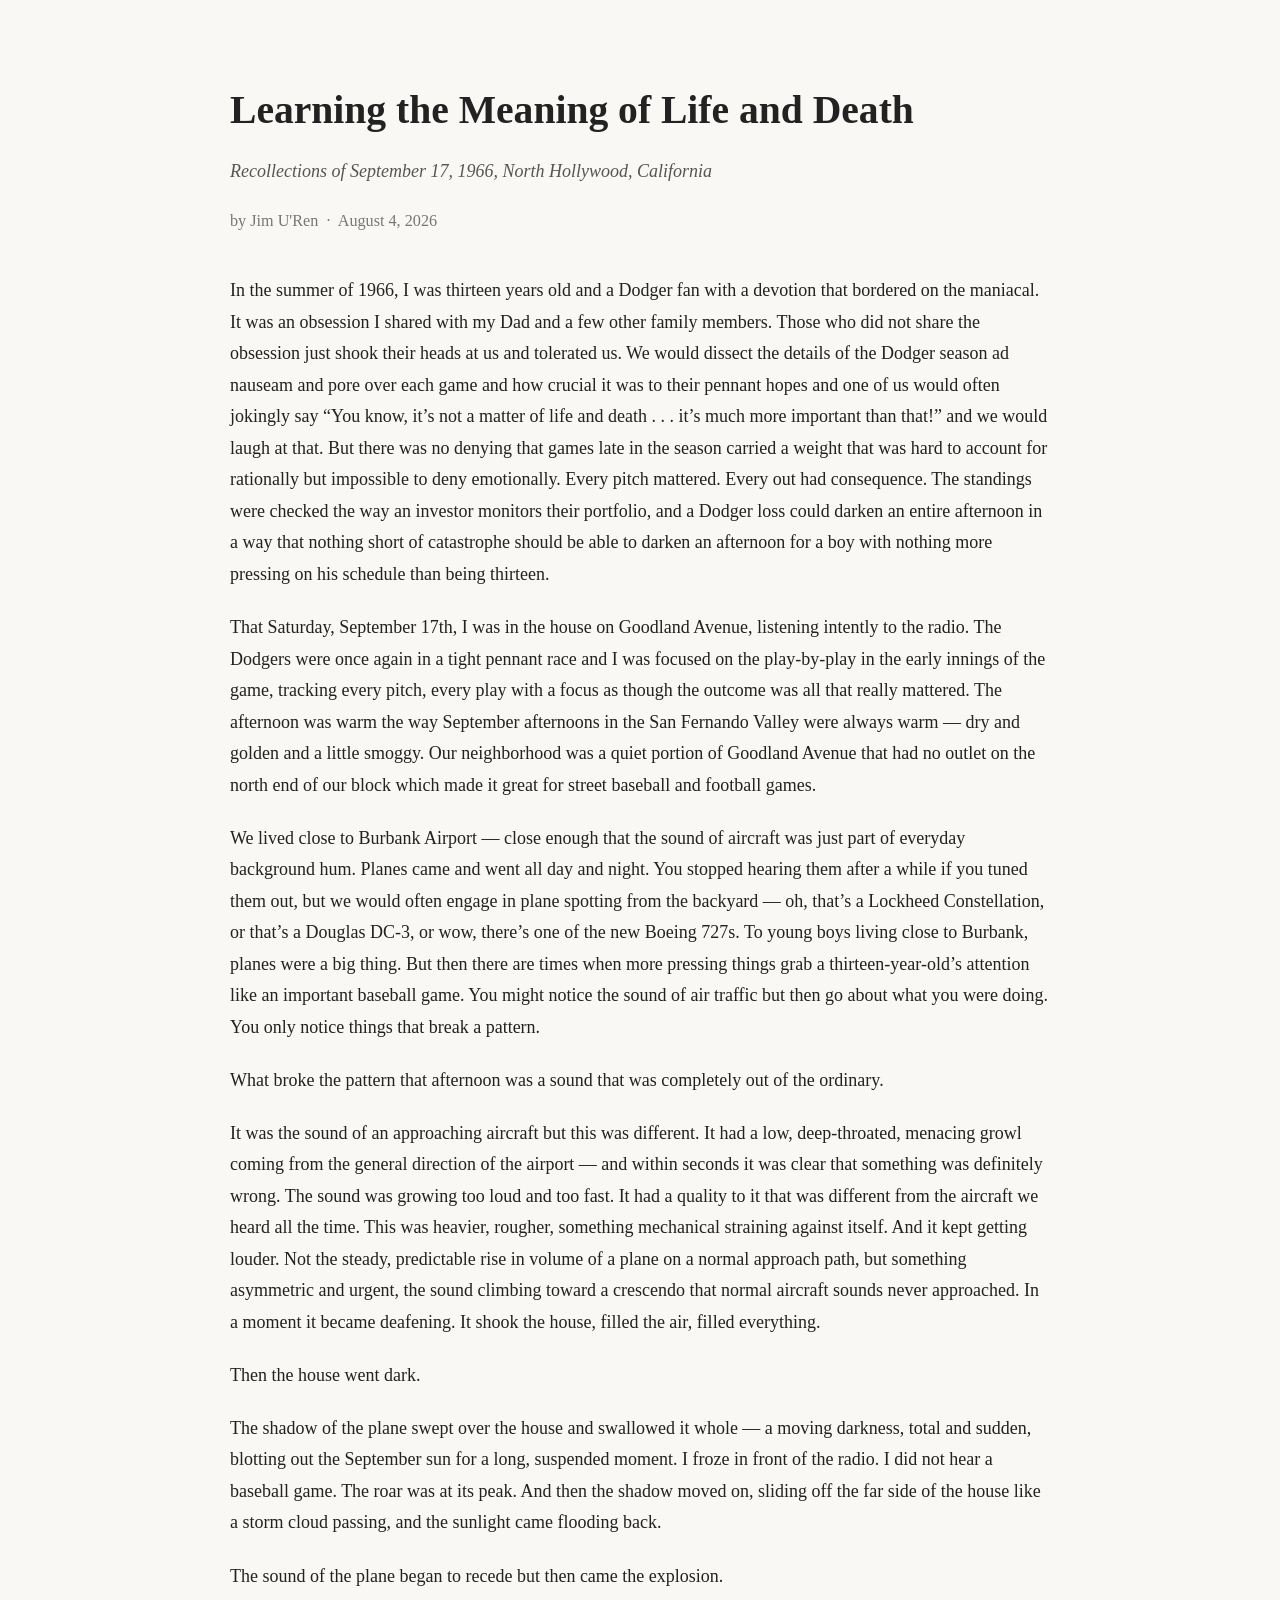
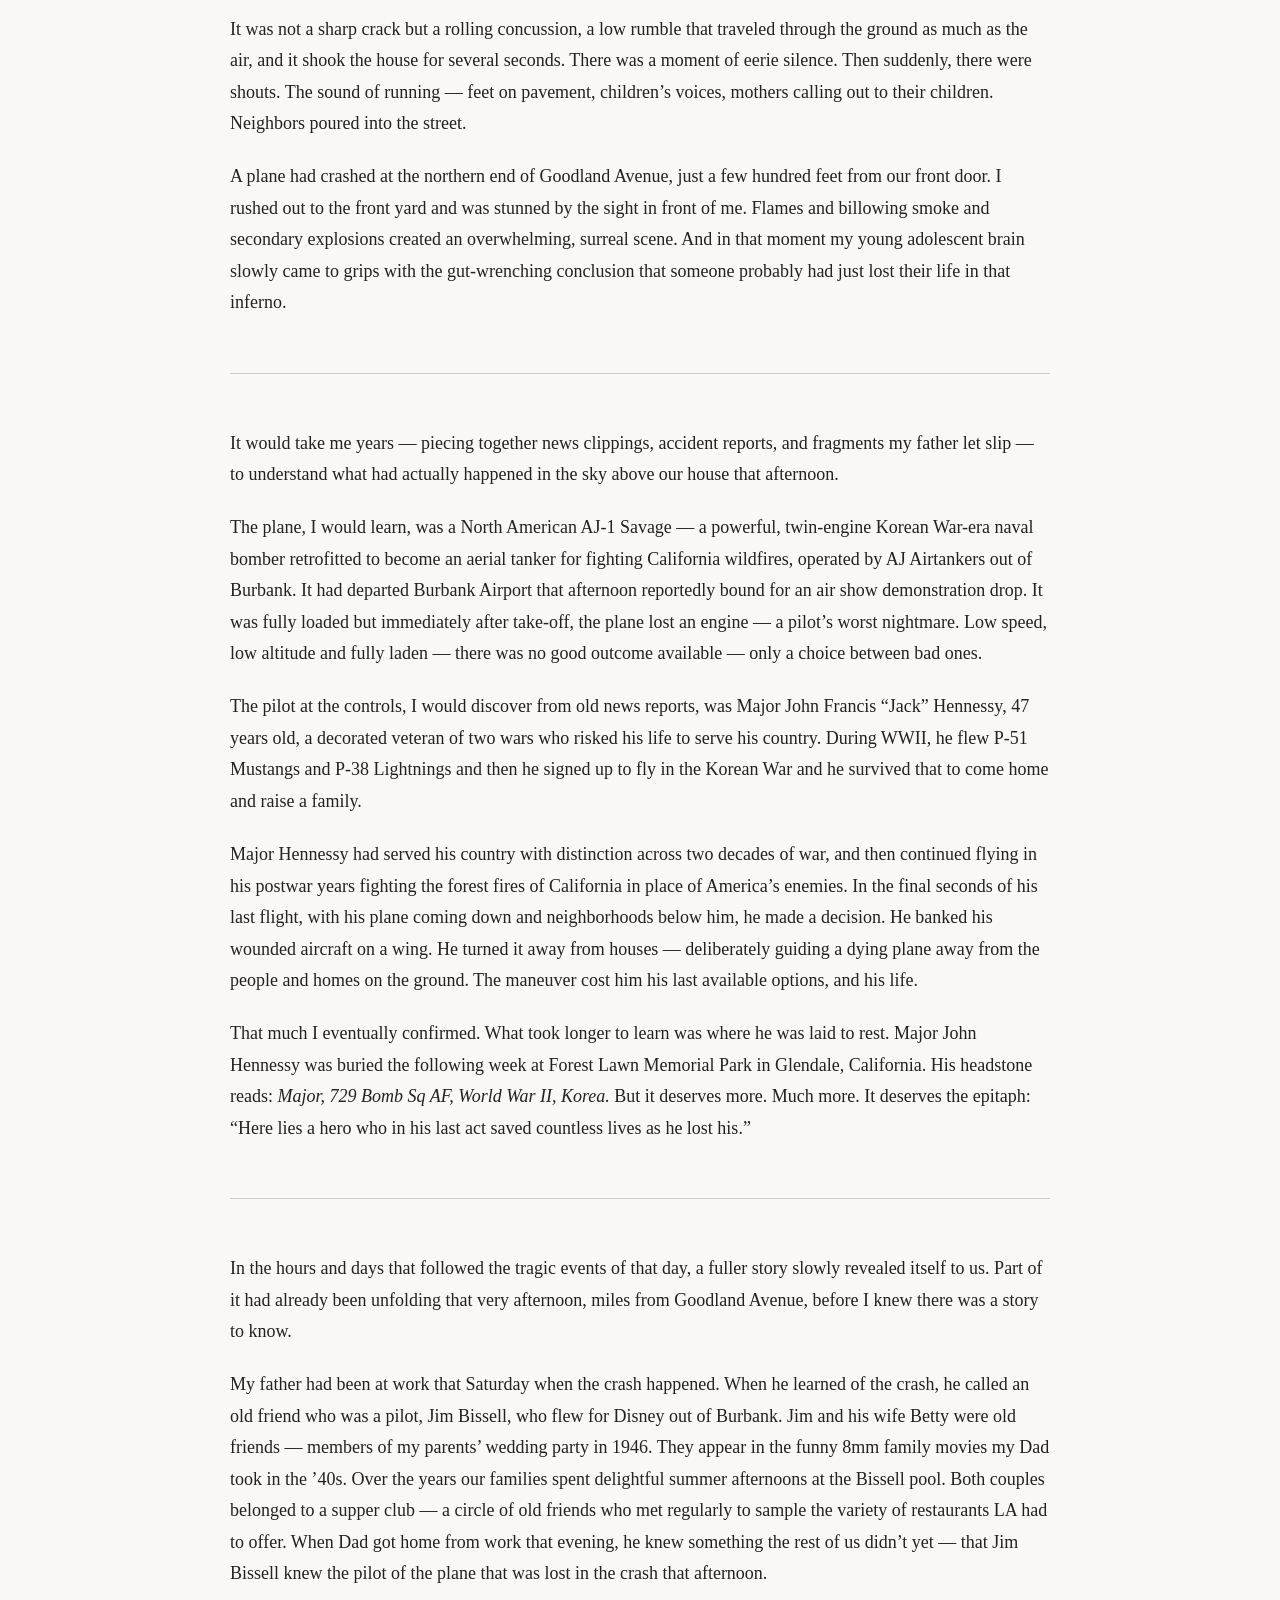
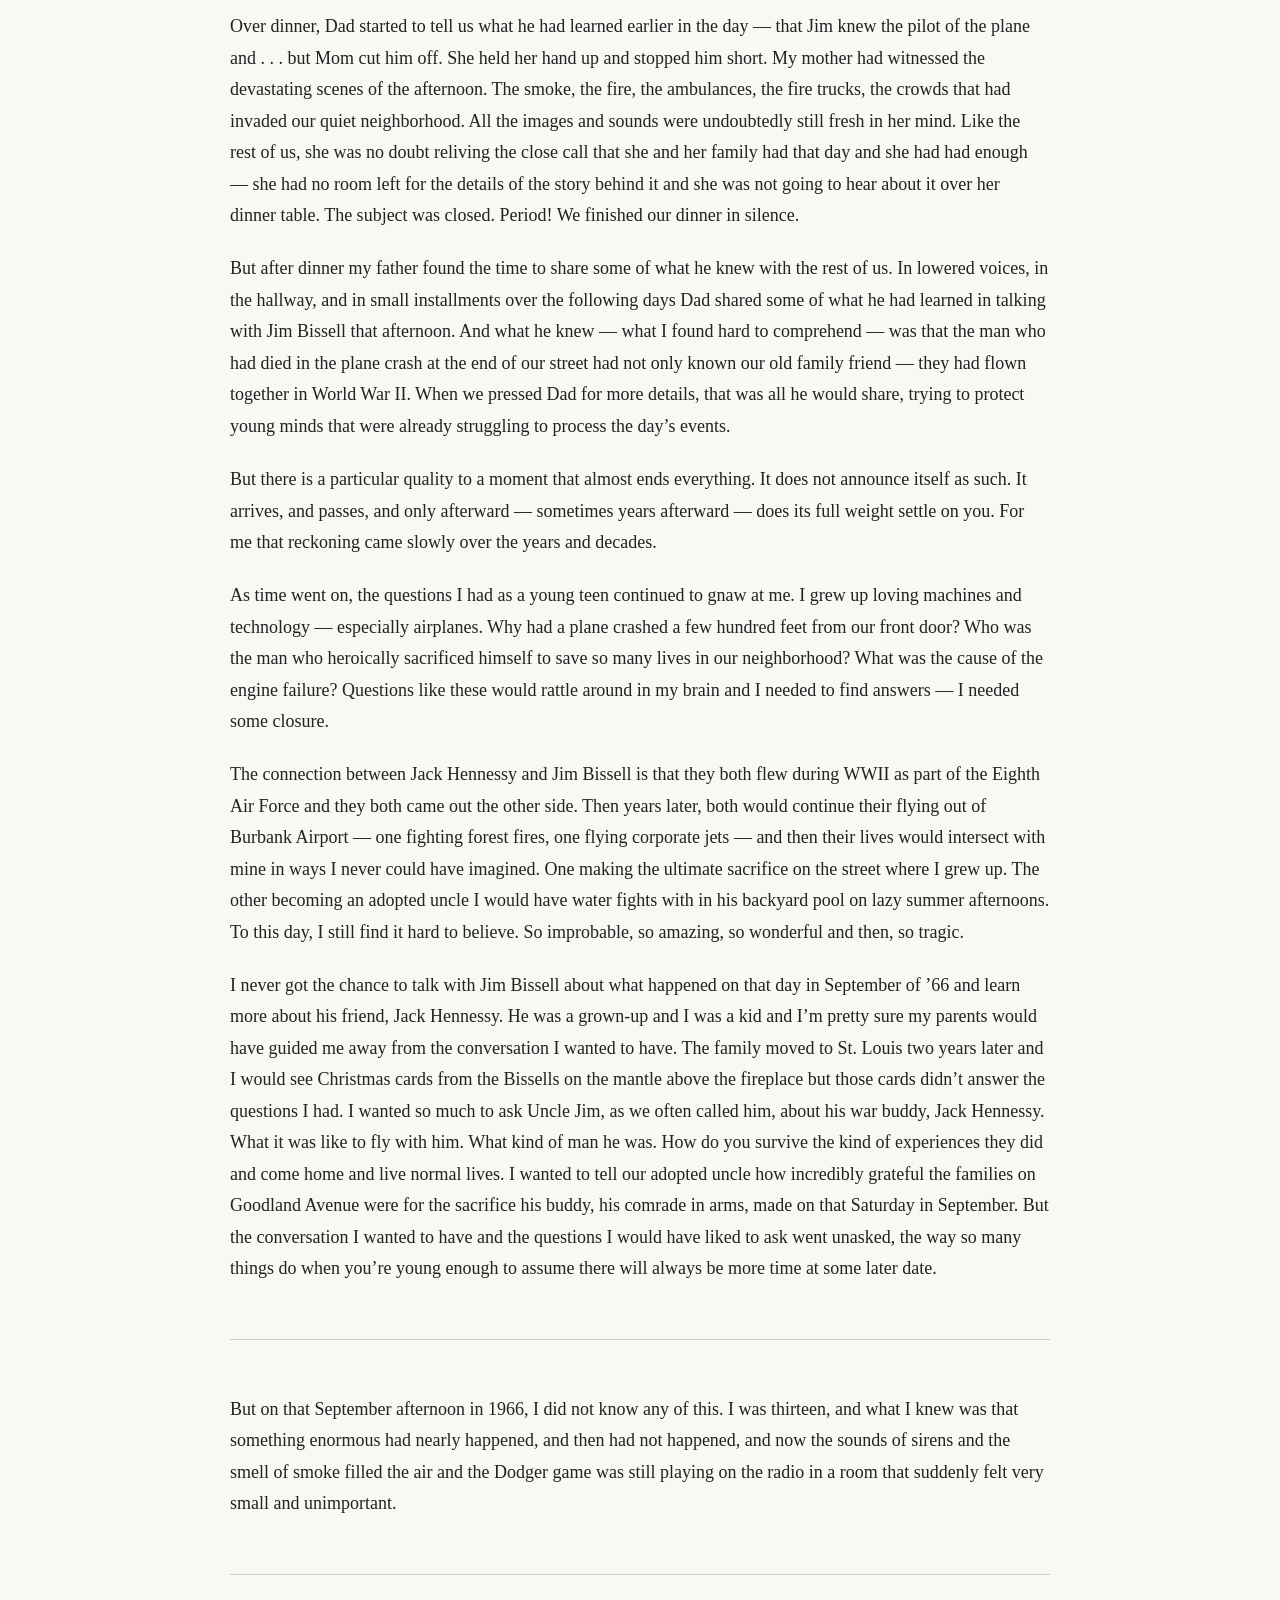
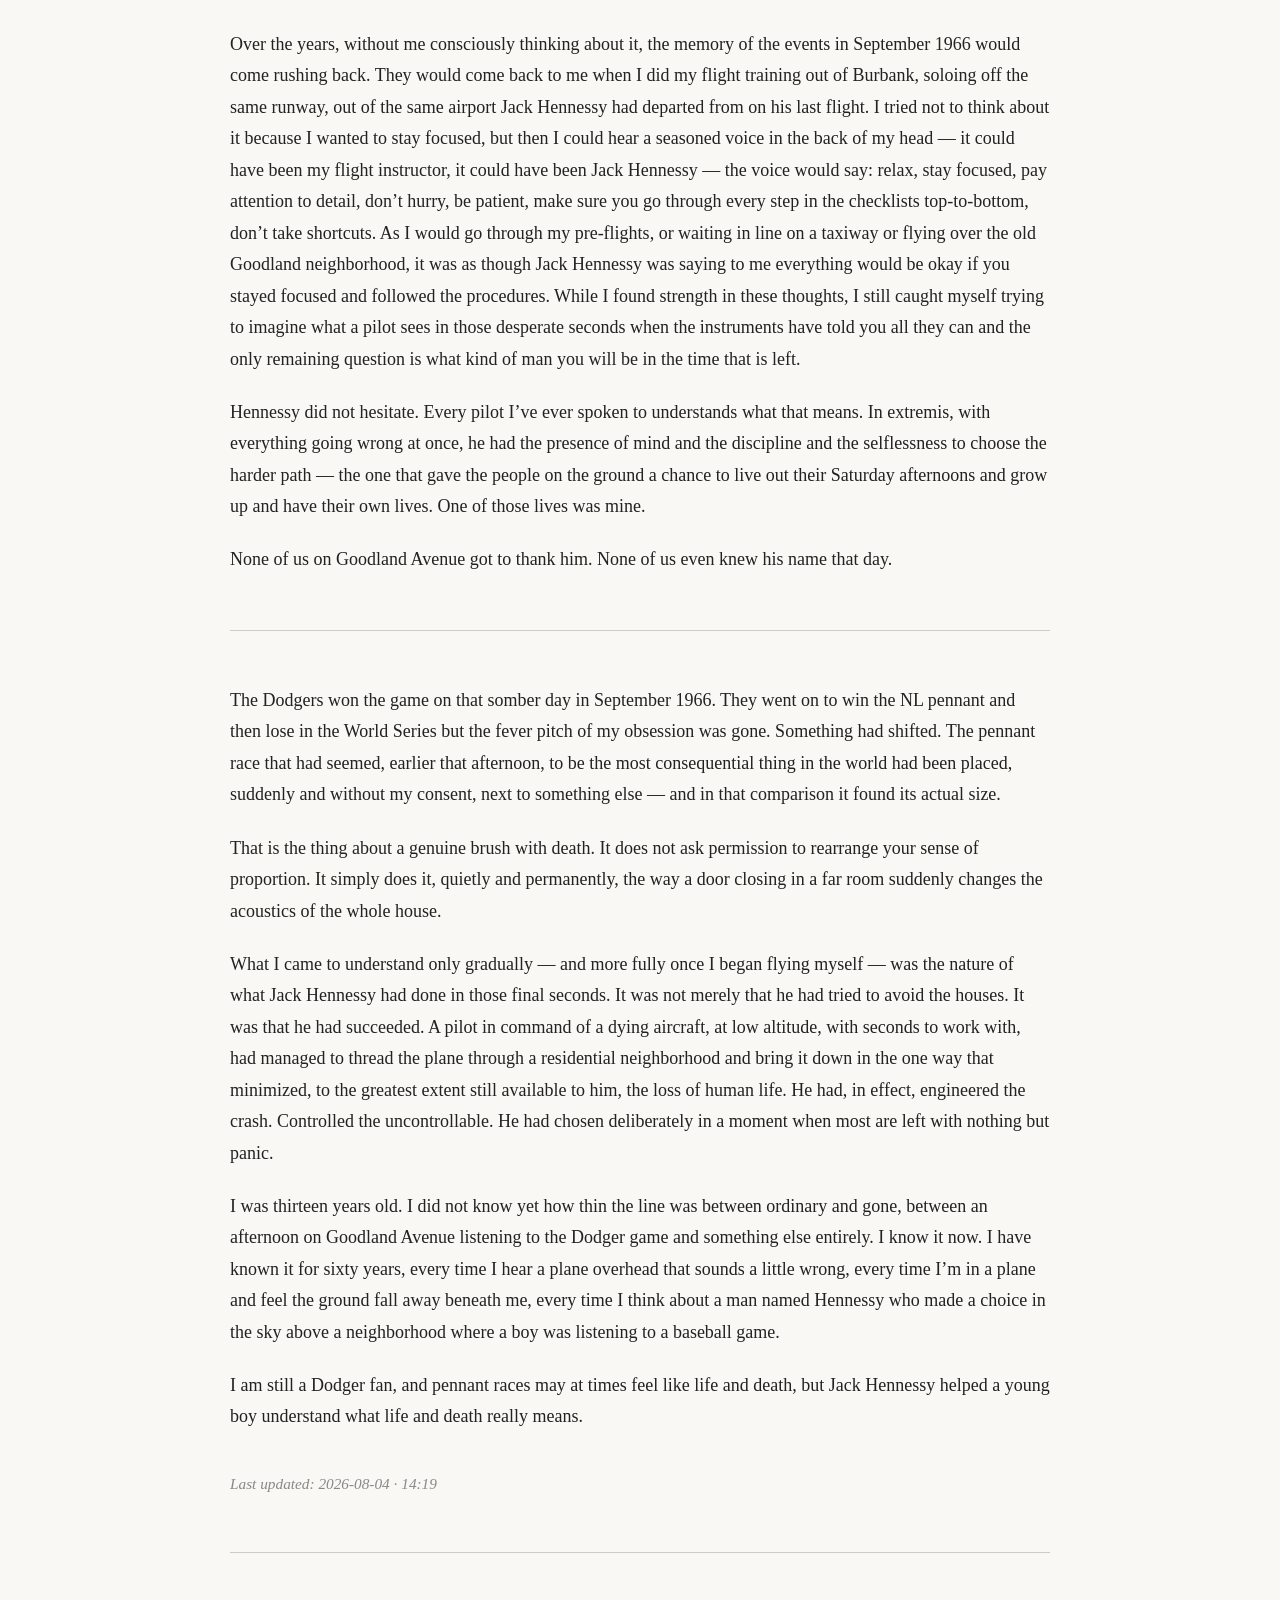
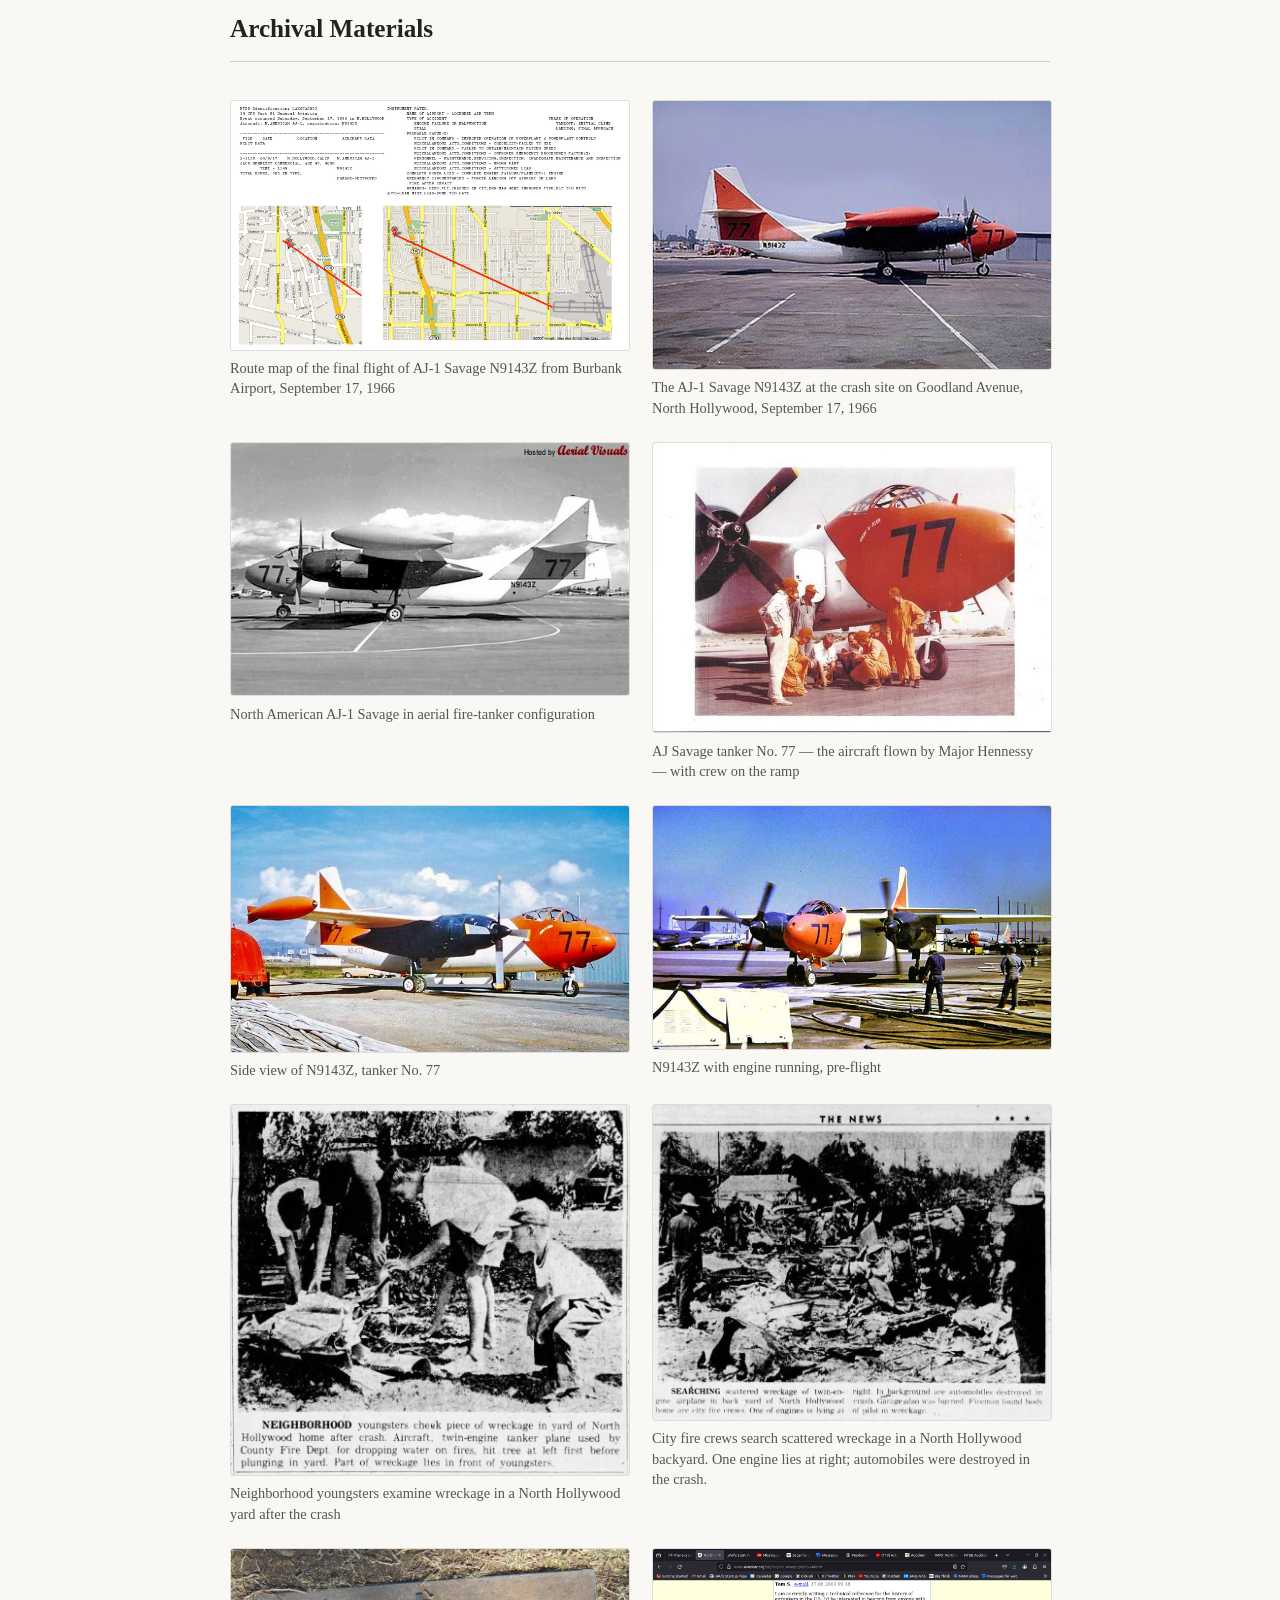
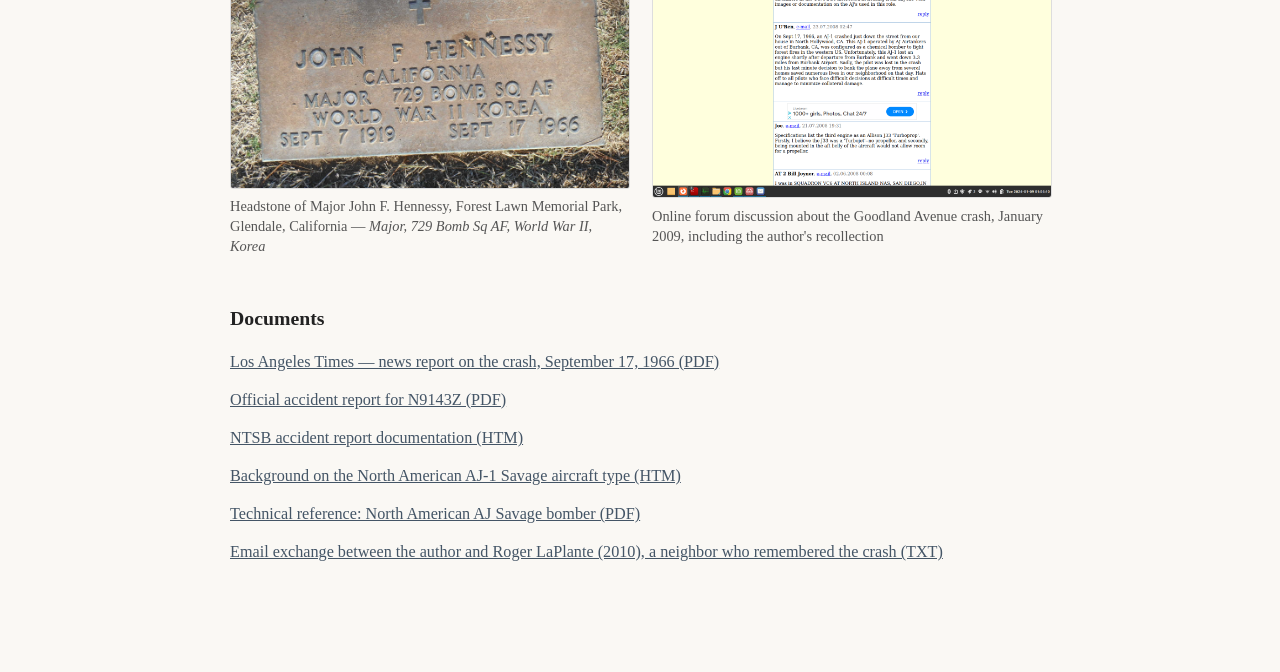
==== commit e7c02100: "edit: cut redundant "Things had changed" per CC critique Co-Authored-By: Claude Sonnet 5 <noreply@an" ====
--- a/docs/index.html
+++ b/docs/index.html
@@ -226,11 +226,11 @@
   <hr />
   <p>The Dodgers won the game on that somber day in September 1966. They
   went on to win the NL pennant and then lose in the World Series but the
-  fever pitch of my obsession was gone. Things had changed. Something had
-  shifted. The pennant race that had seemed, earlier that afternoon, to be
-  the most consequential thing in the world had been placed, suddenly and
-  without my consent, next to something else — and in that comparison it
-  found its actual size.</p>
+  fever pitch of my obsession was gone. Something had shifted. The pennant
+  race that had seemed, earlier that afternoon, to be the most
+  consequential thing in the world had been placed, suddenly and without
+  my consent, next to something else — and in that comparison it found its
+  actual size.</p>
   <p>That is the thing about a genuine brush with death. It does not ask
   permission to rearrange your sense of proportion. It simply does it,
   quietly and permanently, the way a door closing in a far room suddenly
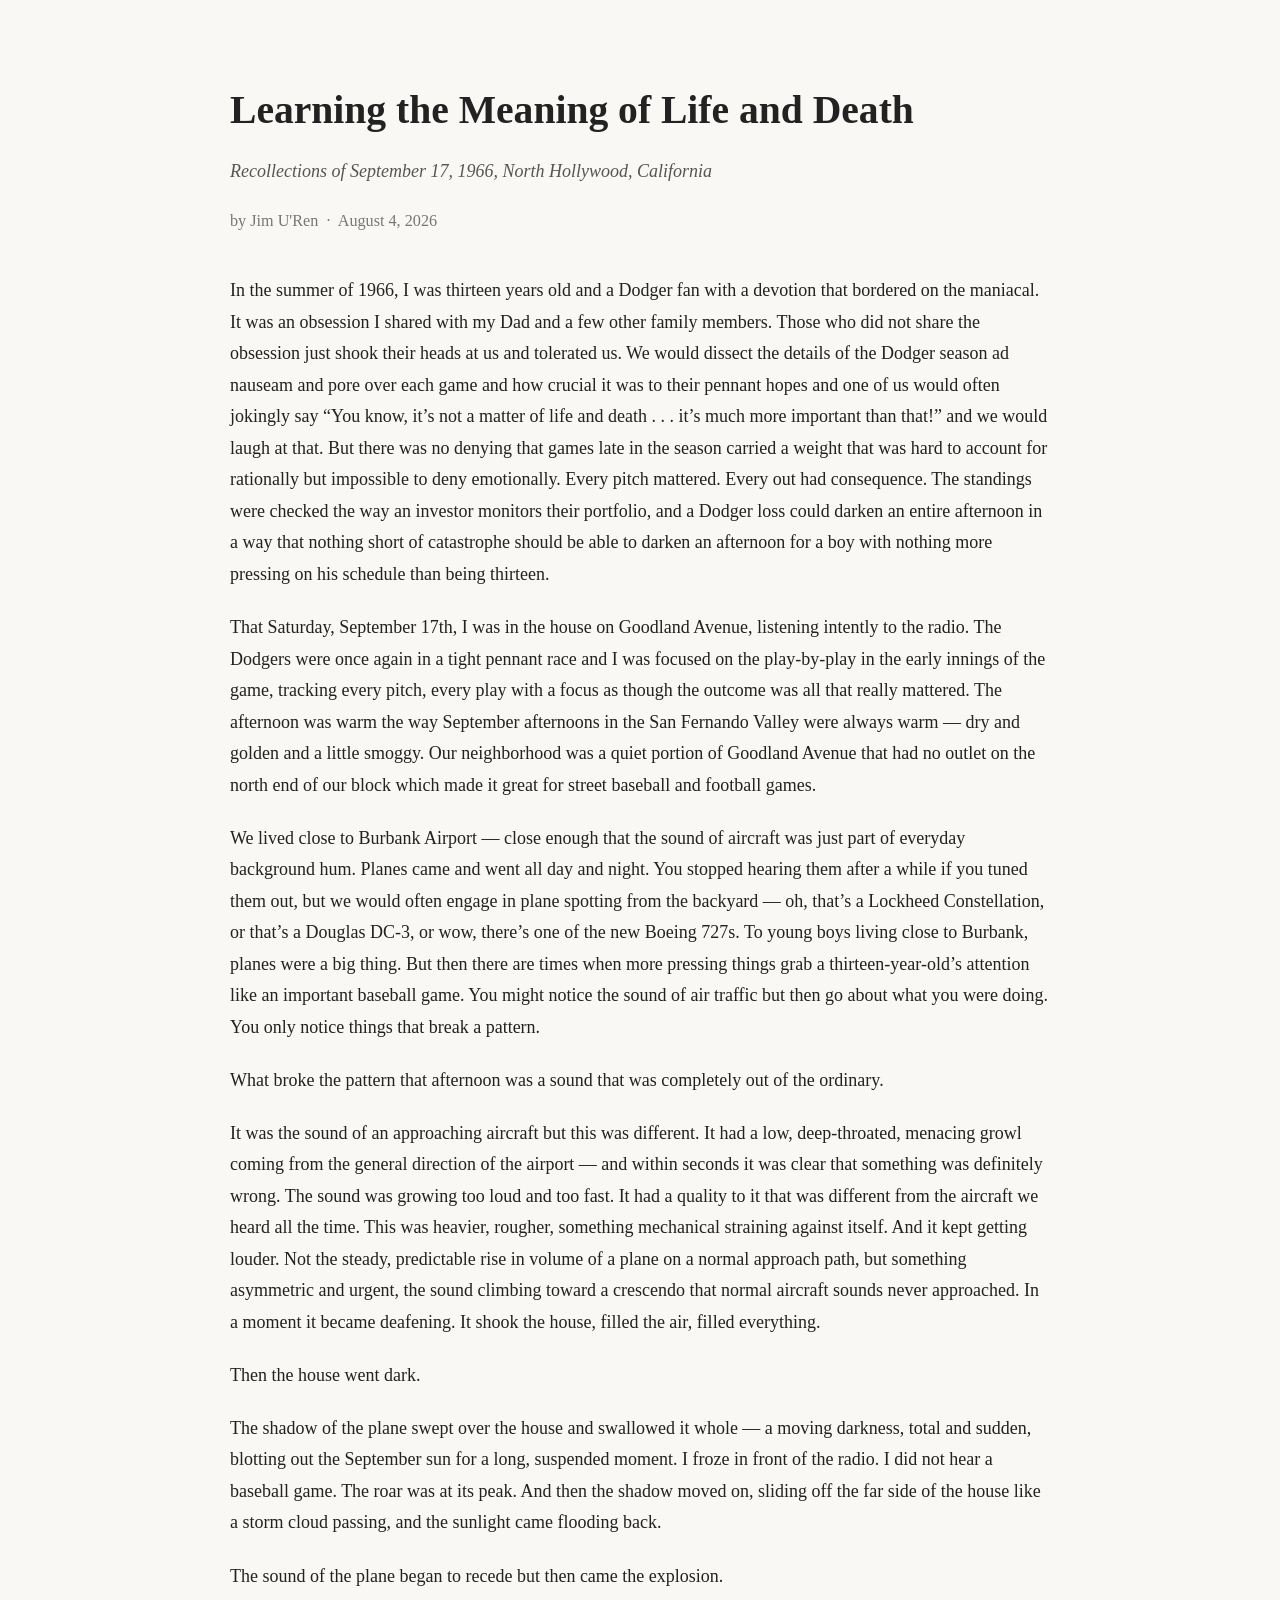
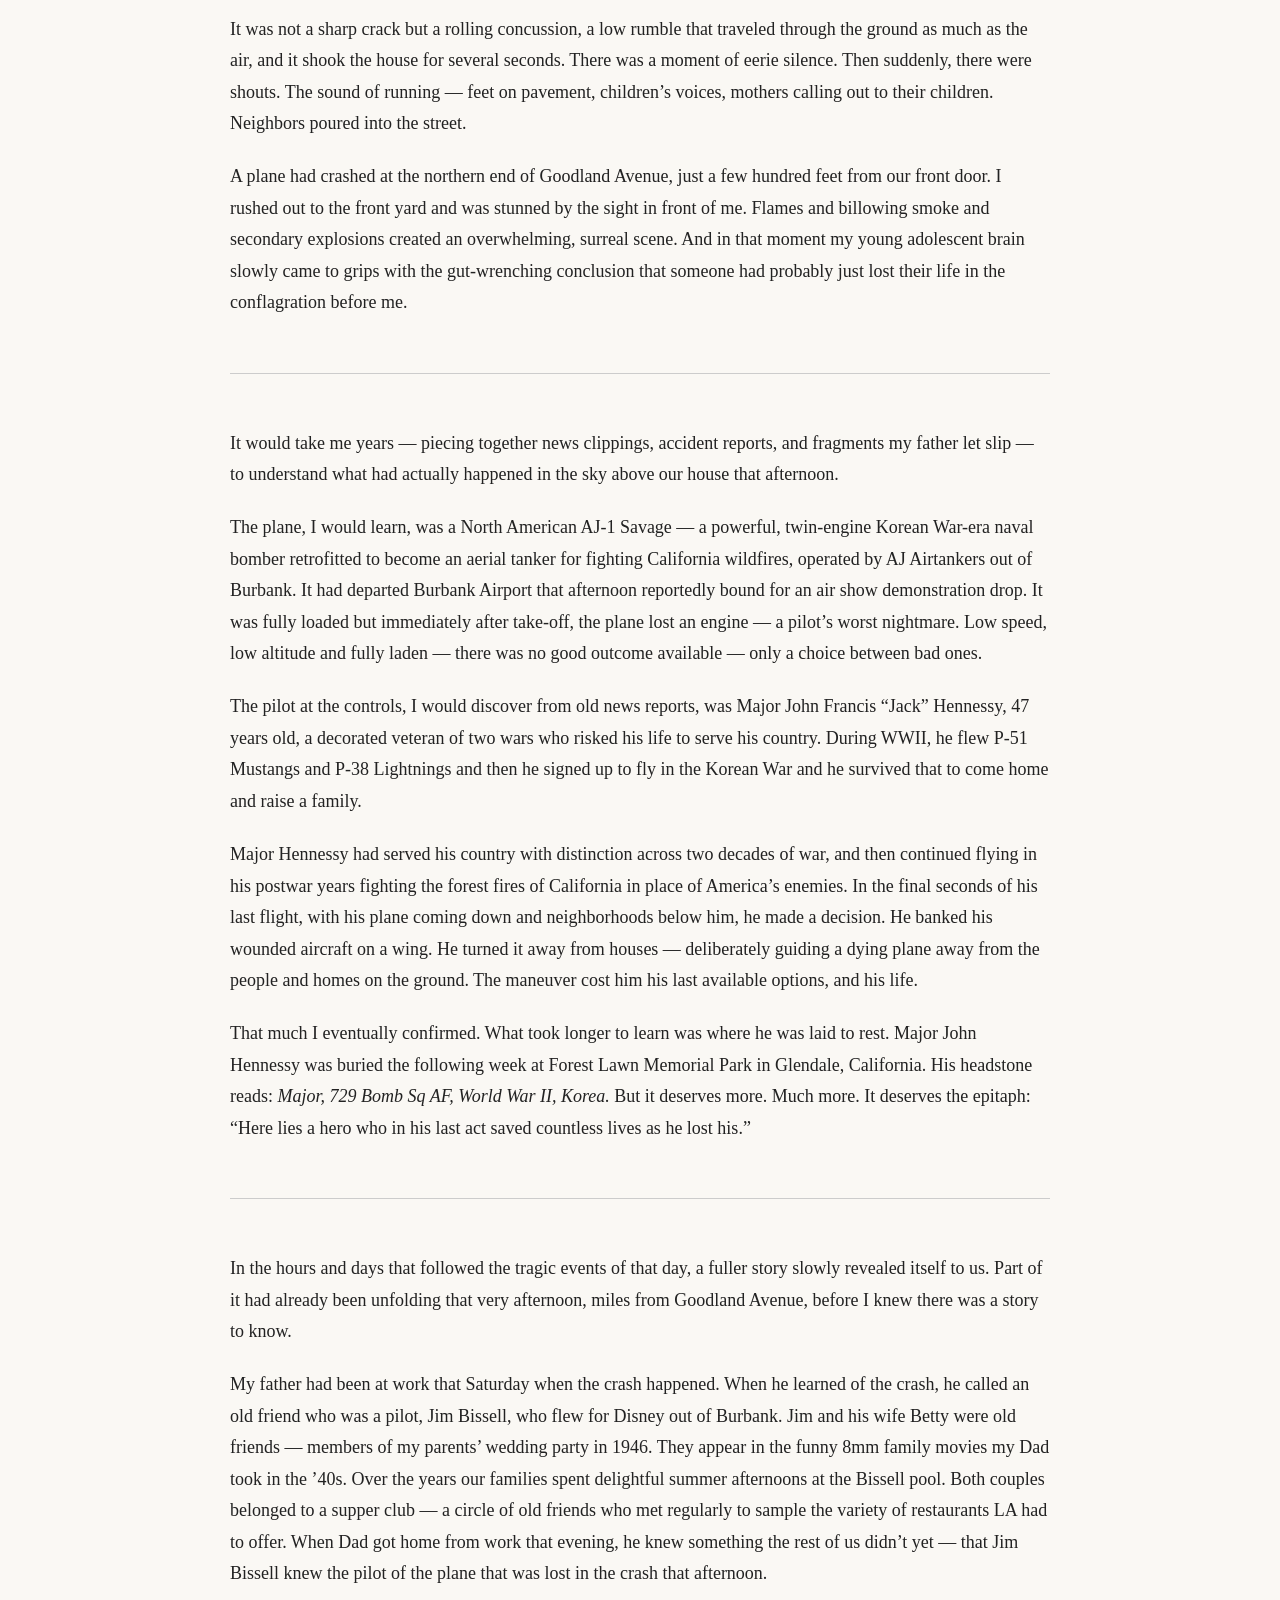
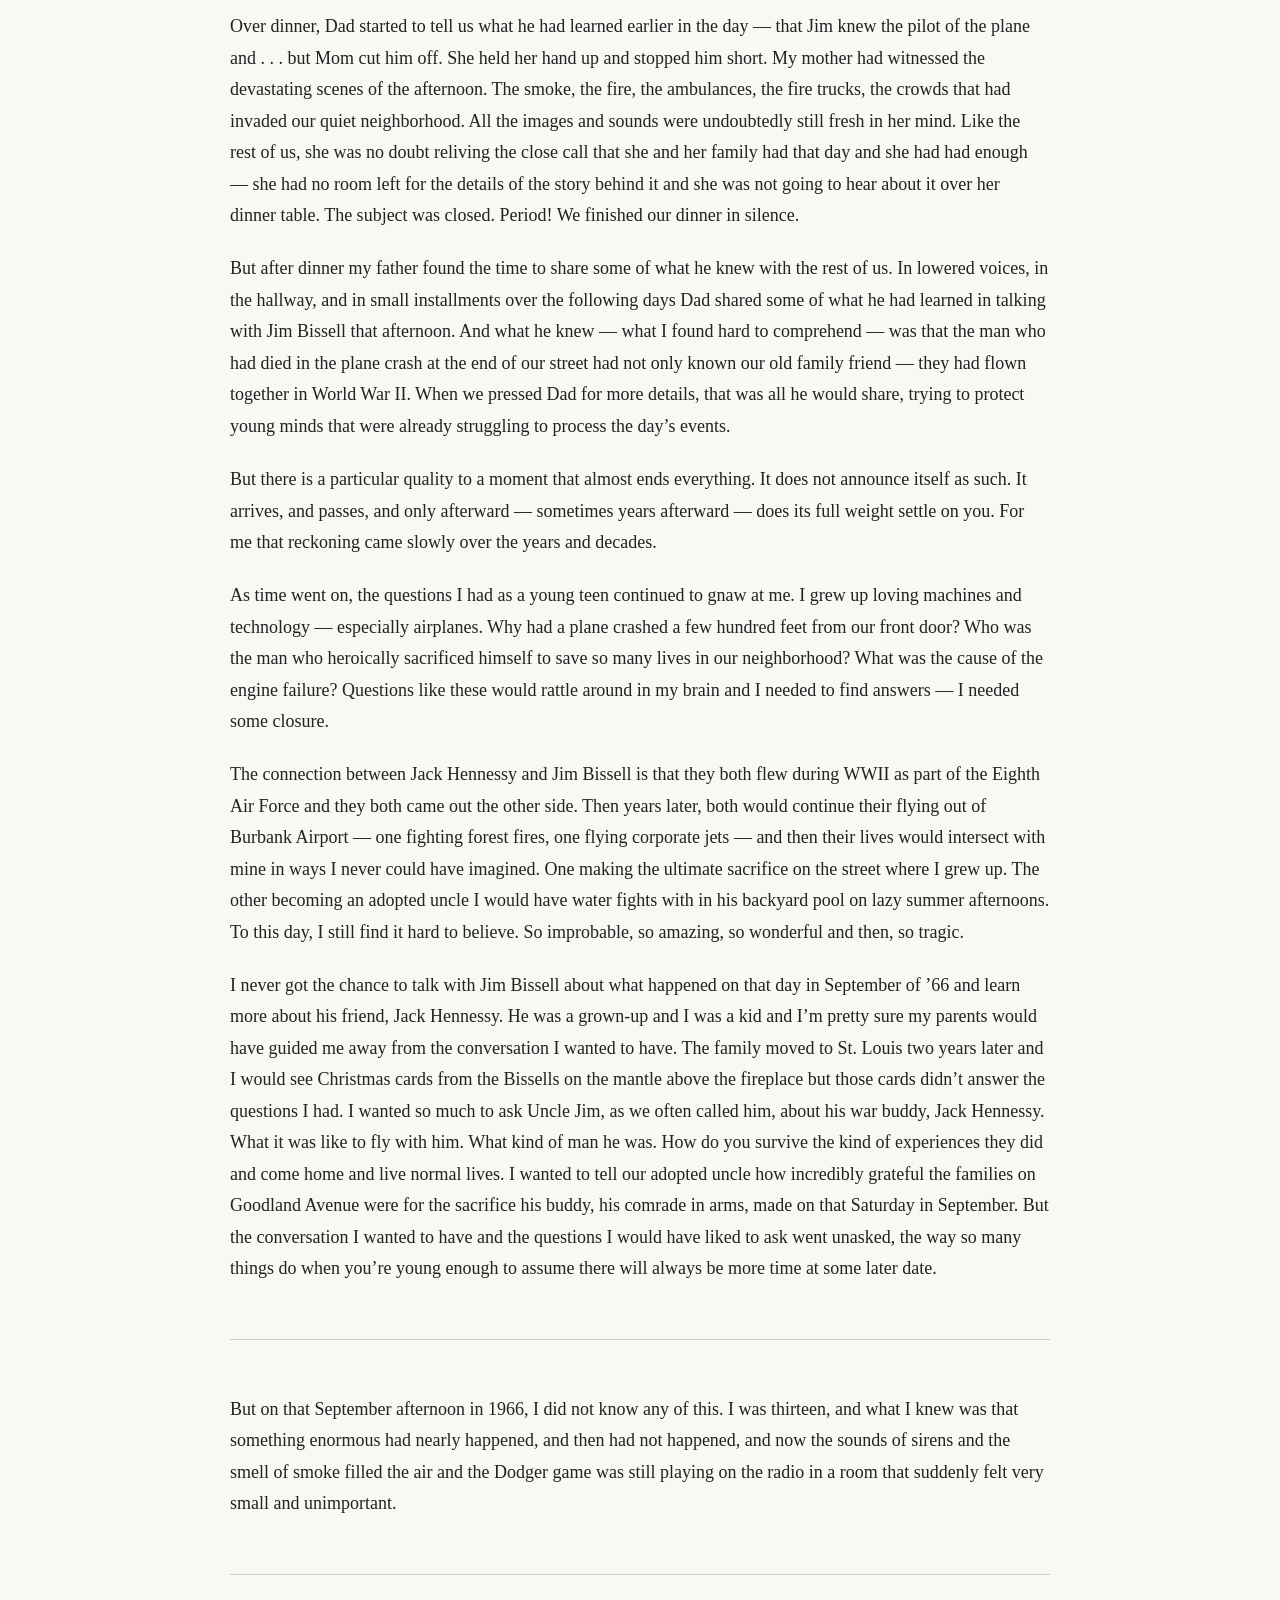
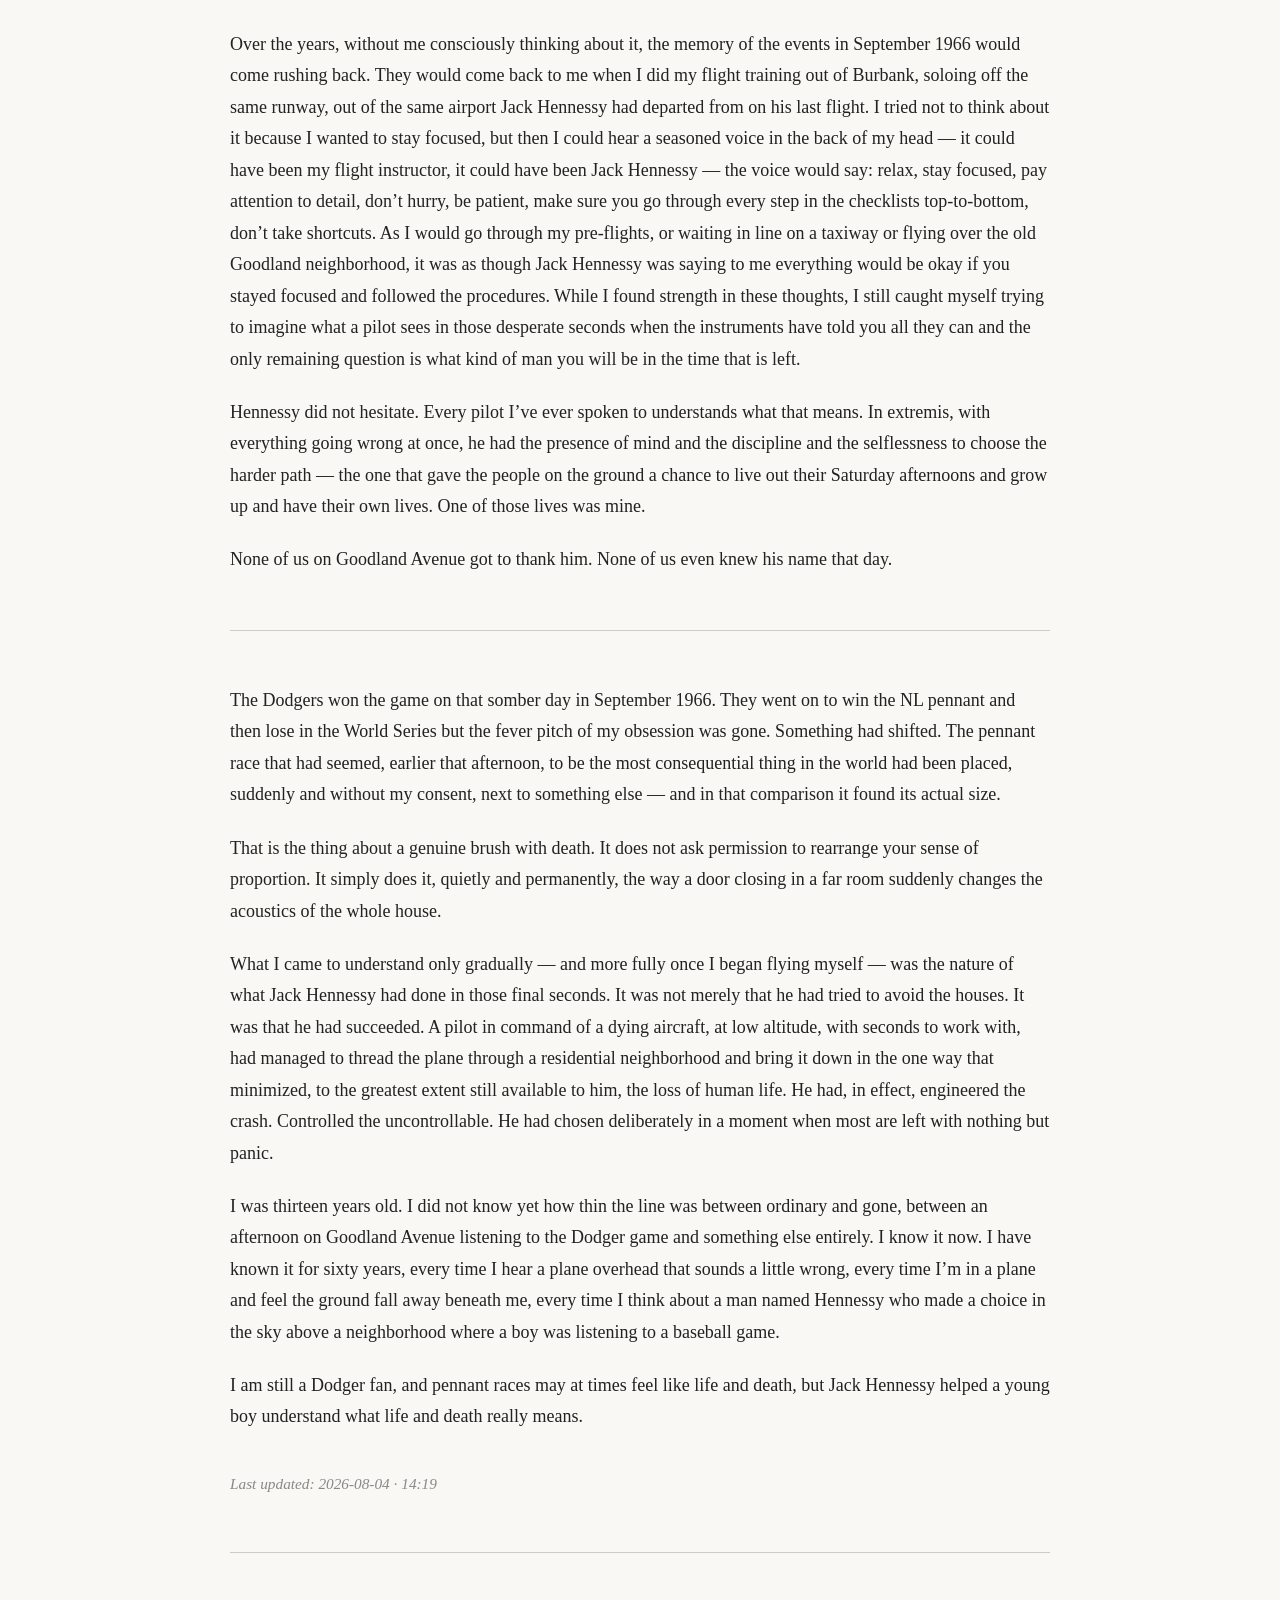
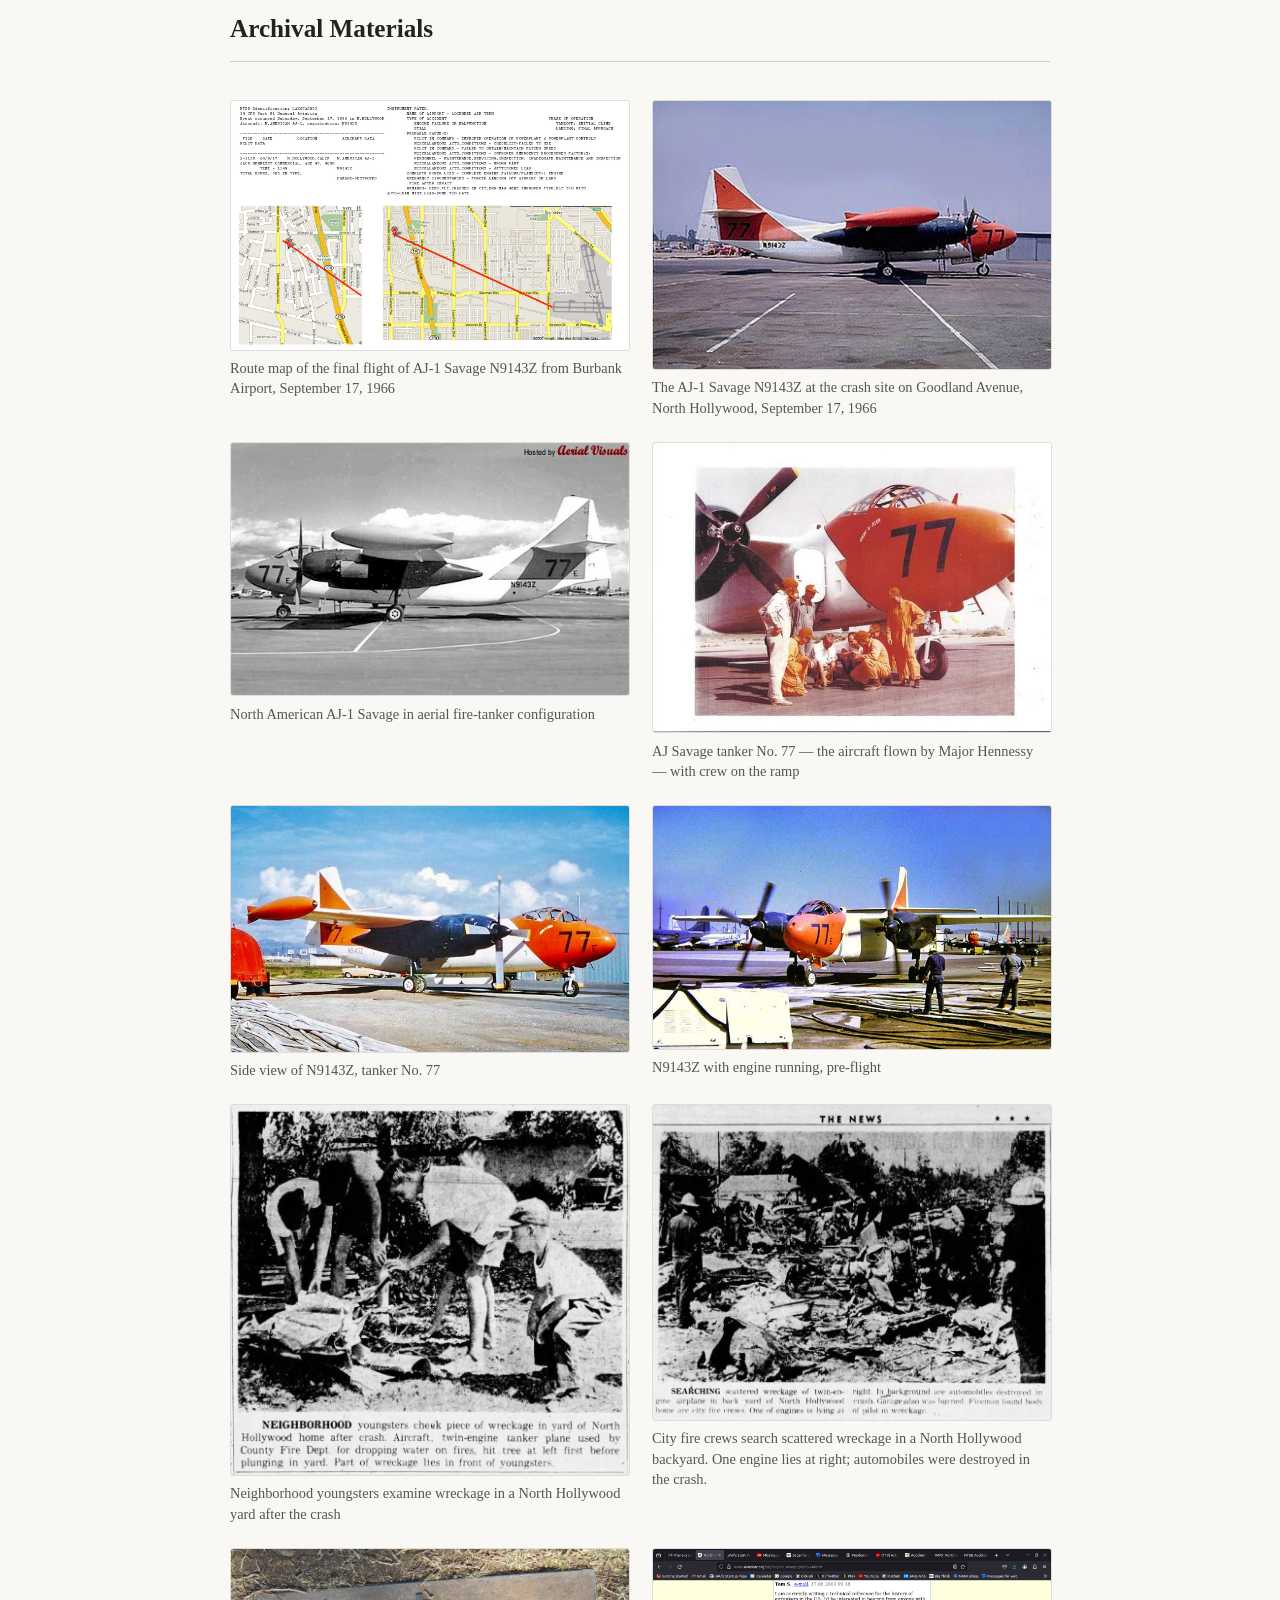
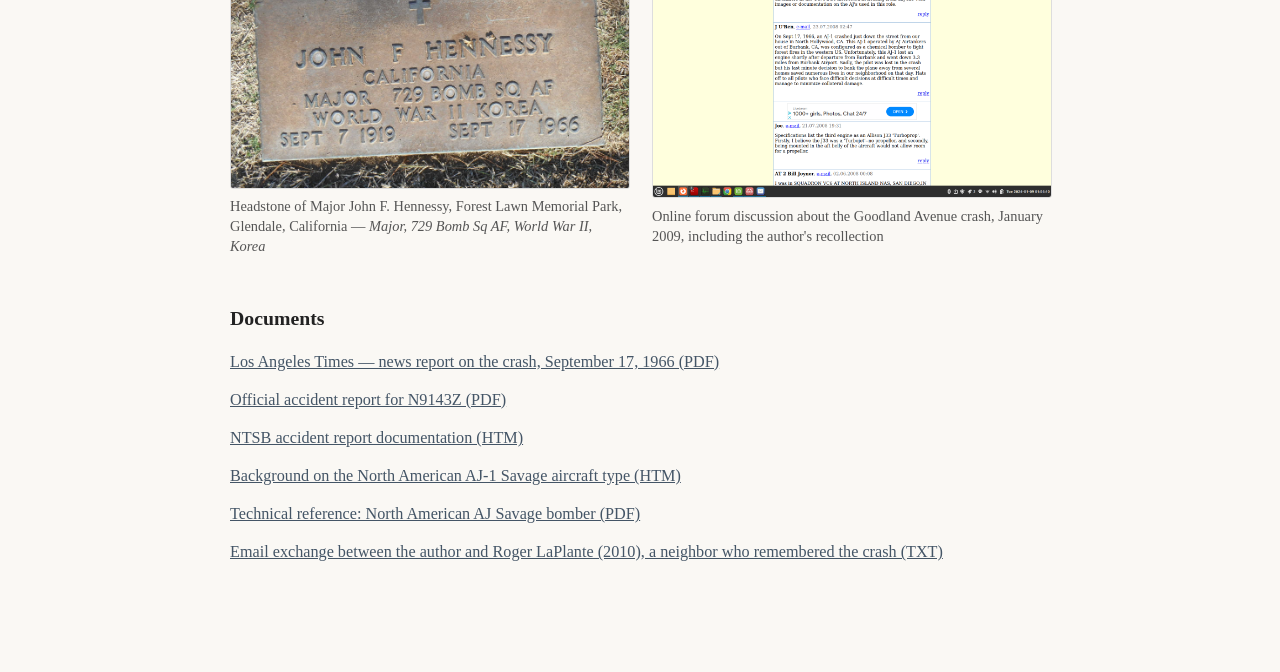
==== commit 66415e24: "edit: revise crash-scene closing sentence Co-Authored-By: Claude Sonnet 5 <noreply@anthropic.com> Cl" ====
--- a/docs/index.html
+++ b/docs/index.html
@@ -81,8 +81,8 @@
   was stunned by the sight in front of me. Flames and billowing smoke and
   secondary explosions created an overwhelming, surreal scene. And in that
   moment my young adolescent brain slowly came to grips with the
-  gut-wrenching conclusion that someone probably had just lost their life
-  in that inferno.</p>
+  gut-wrenching conclusion that someone had probably just lost their life
+  in the conflagration before me.</p>
   <hr />
   <p>It would take me years — piecing together news clippings, accident
   reports, and fragments my father let slip — to understand what had
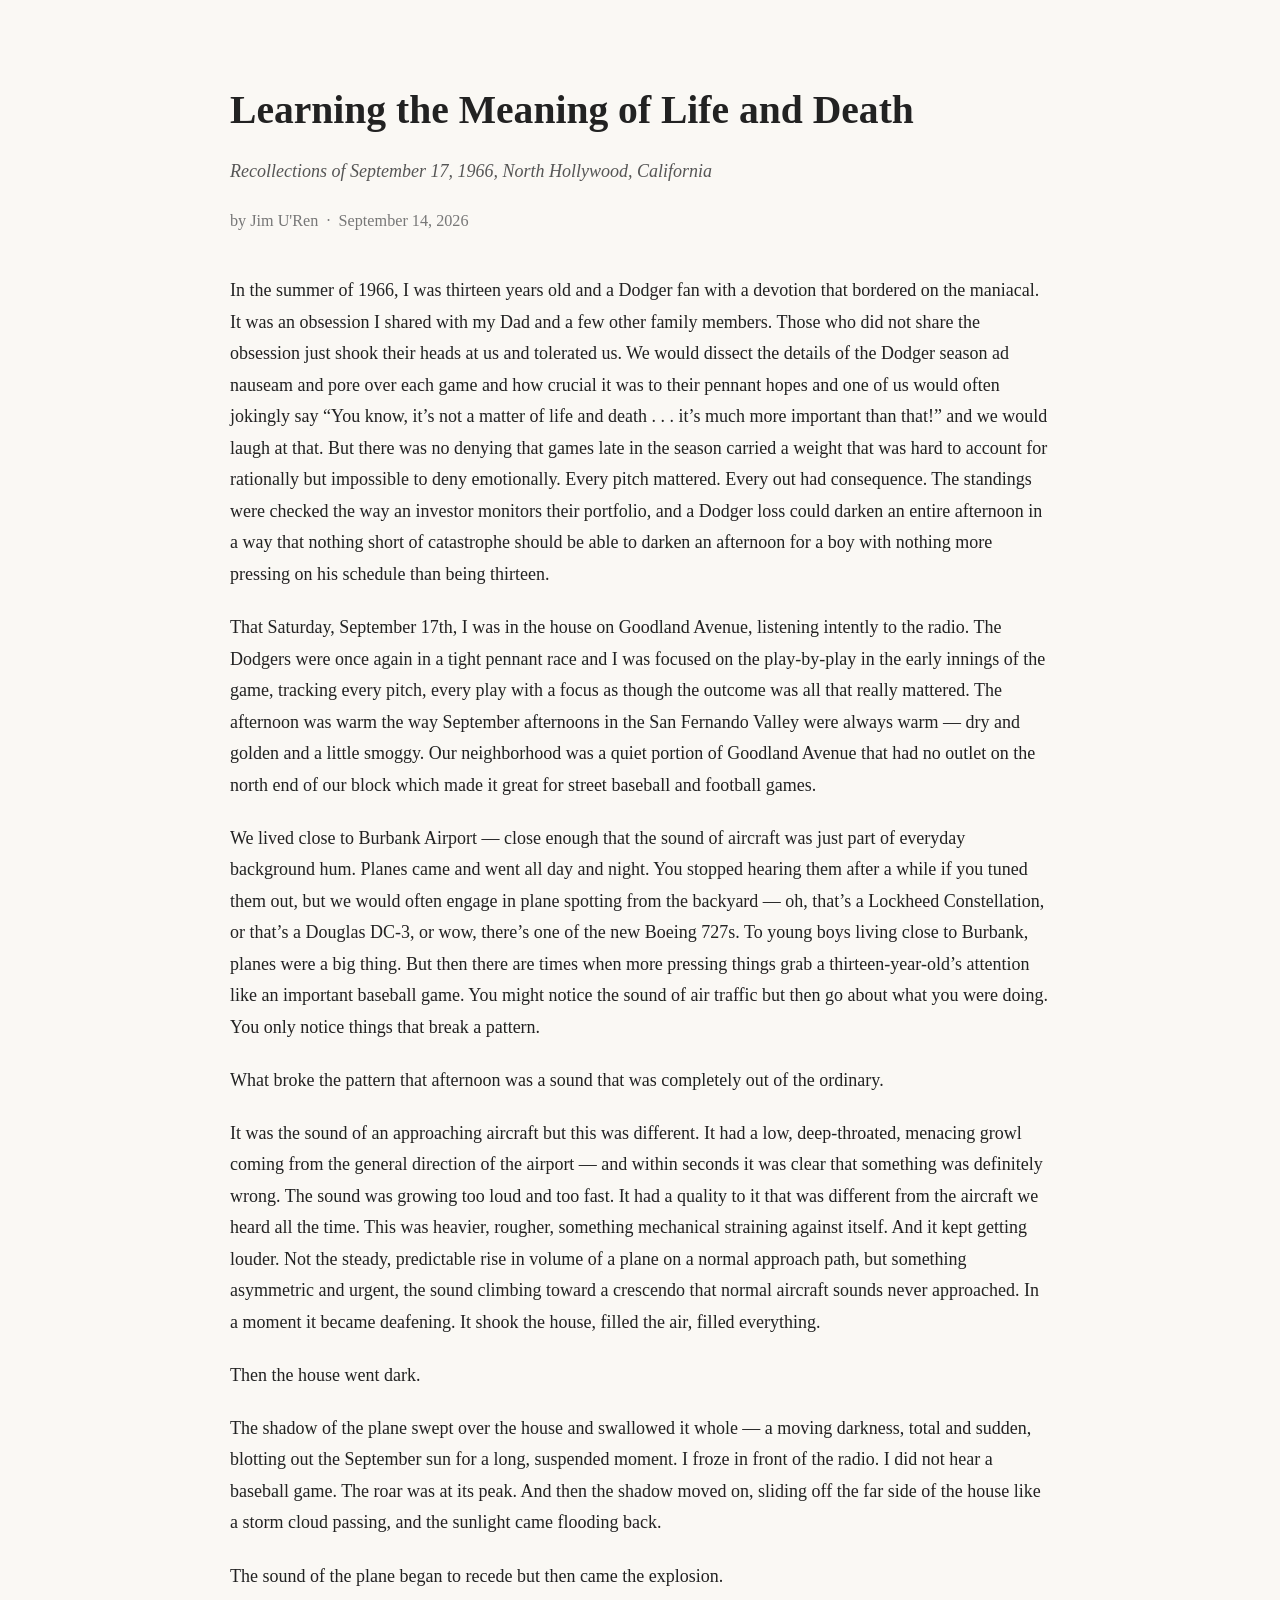
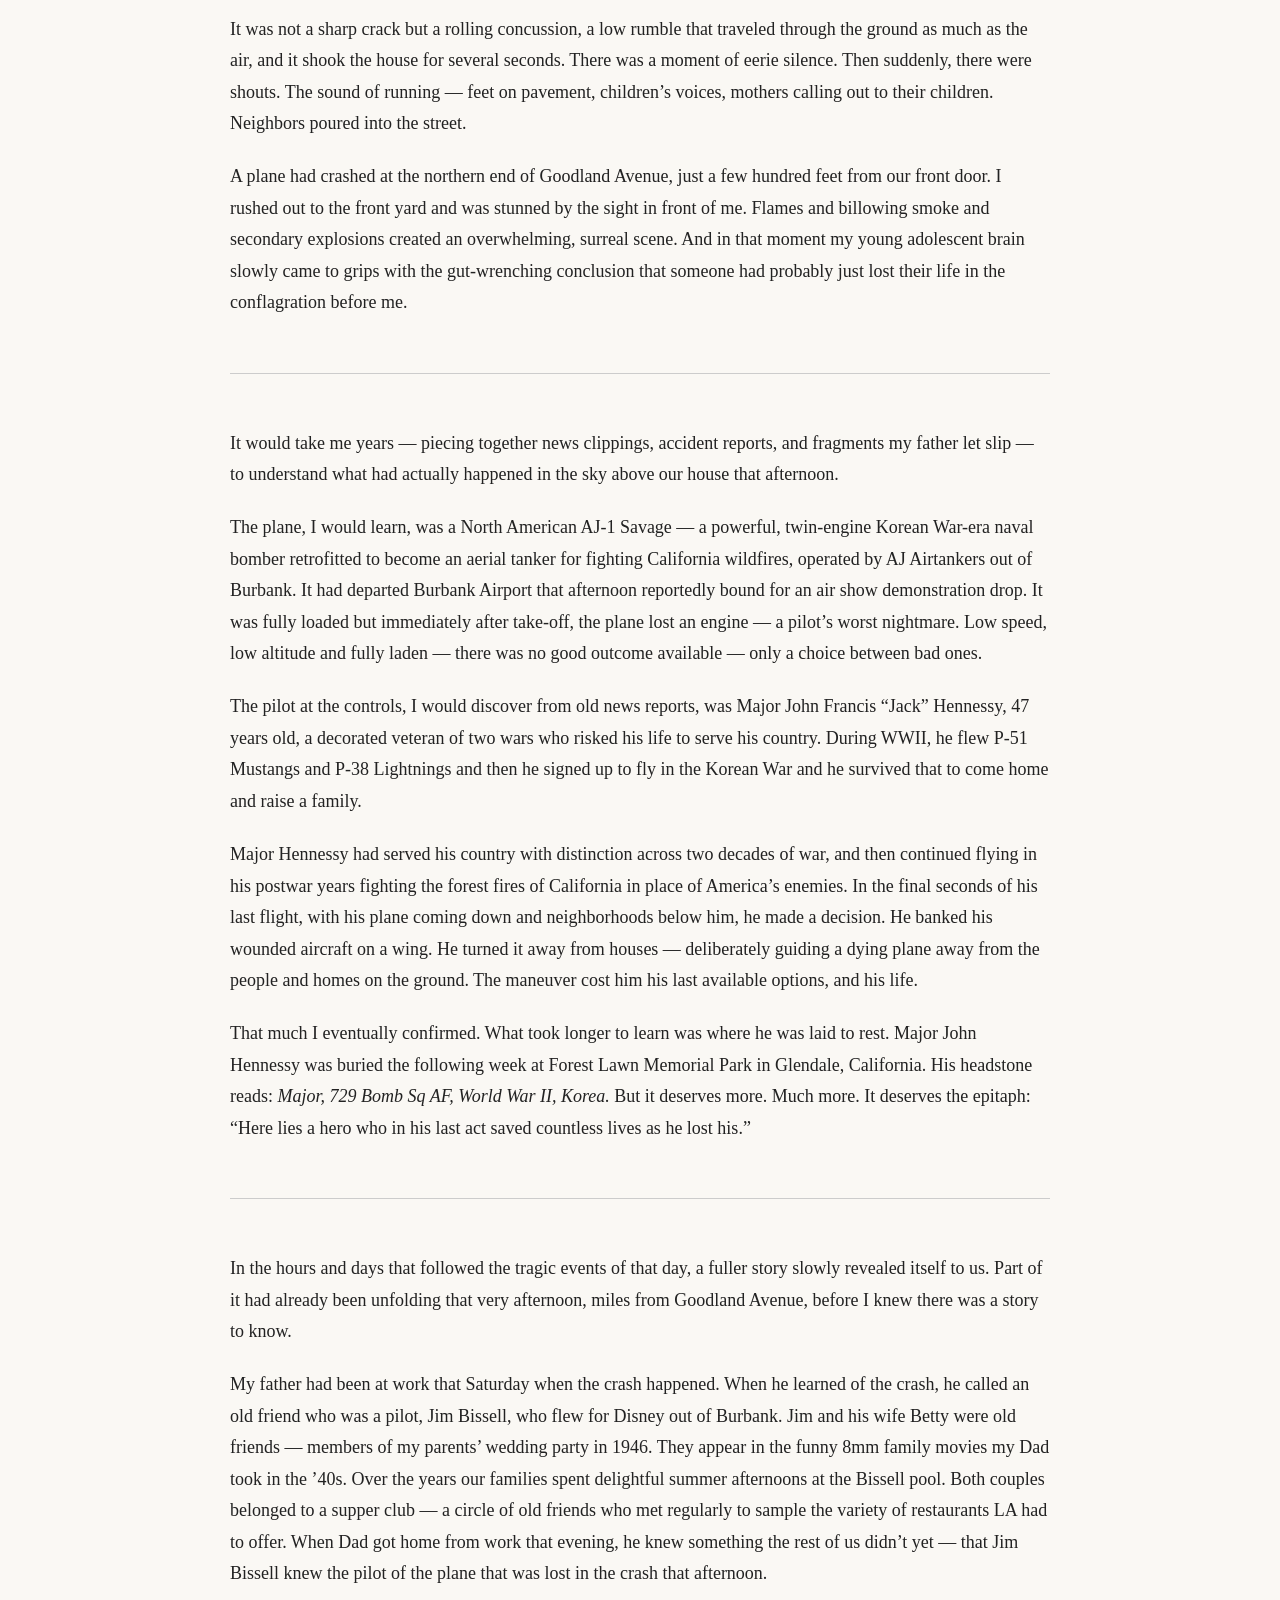
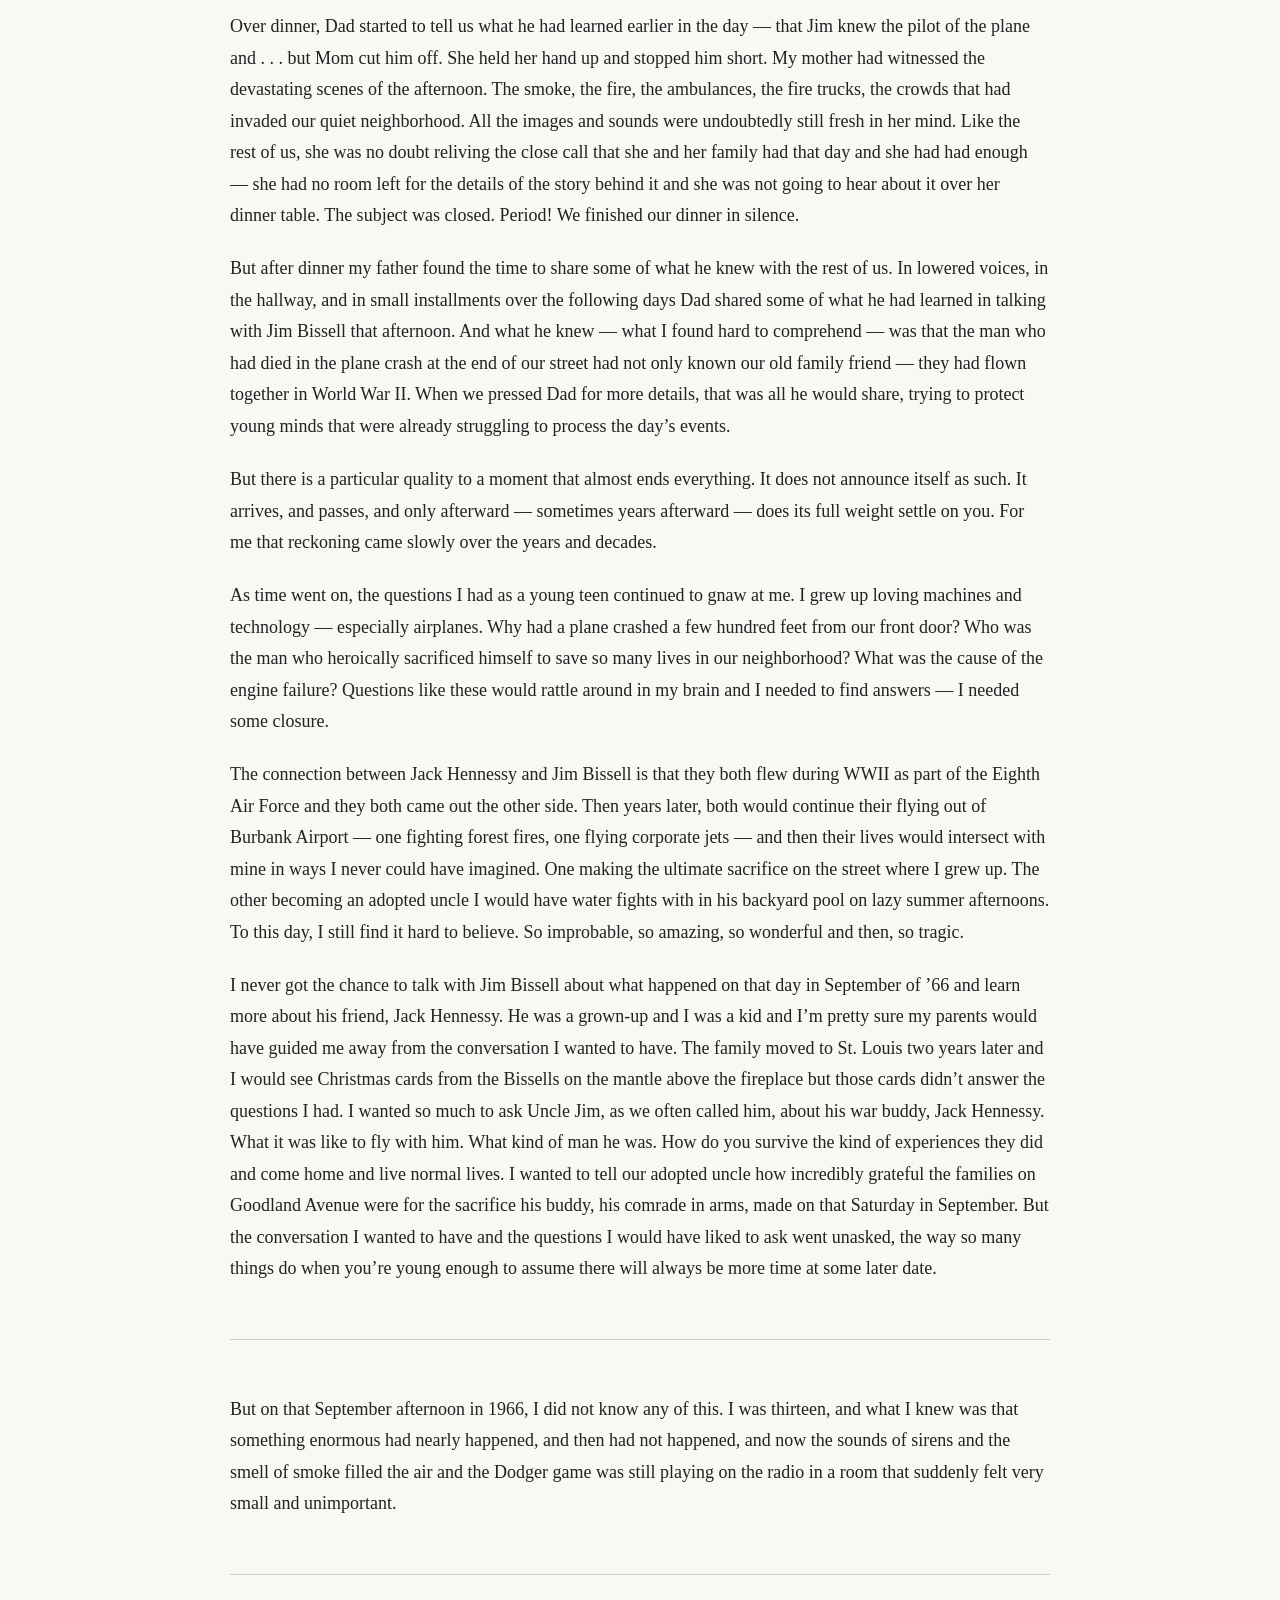
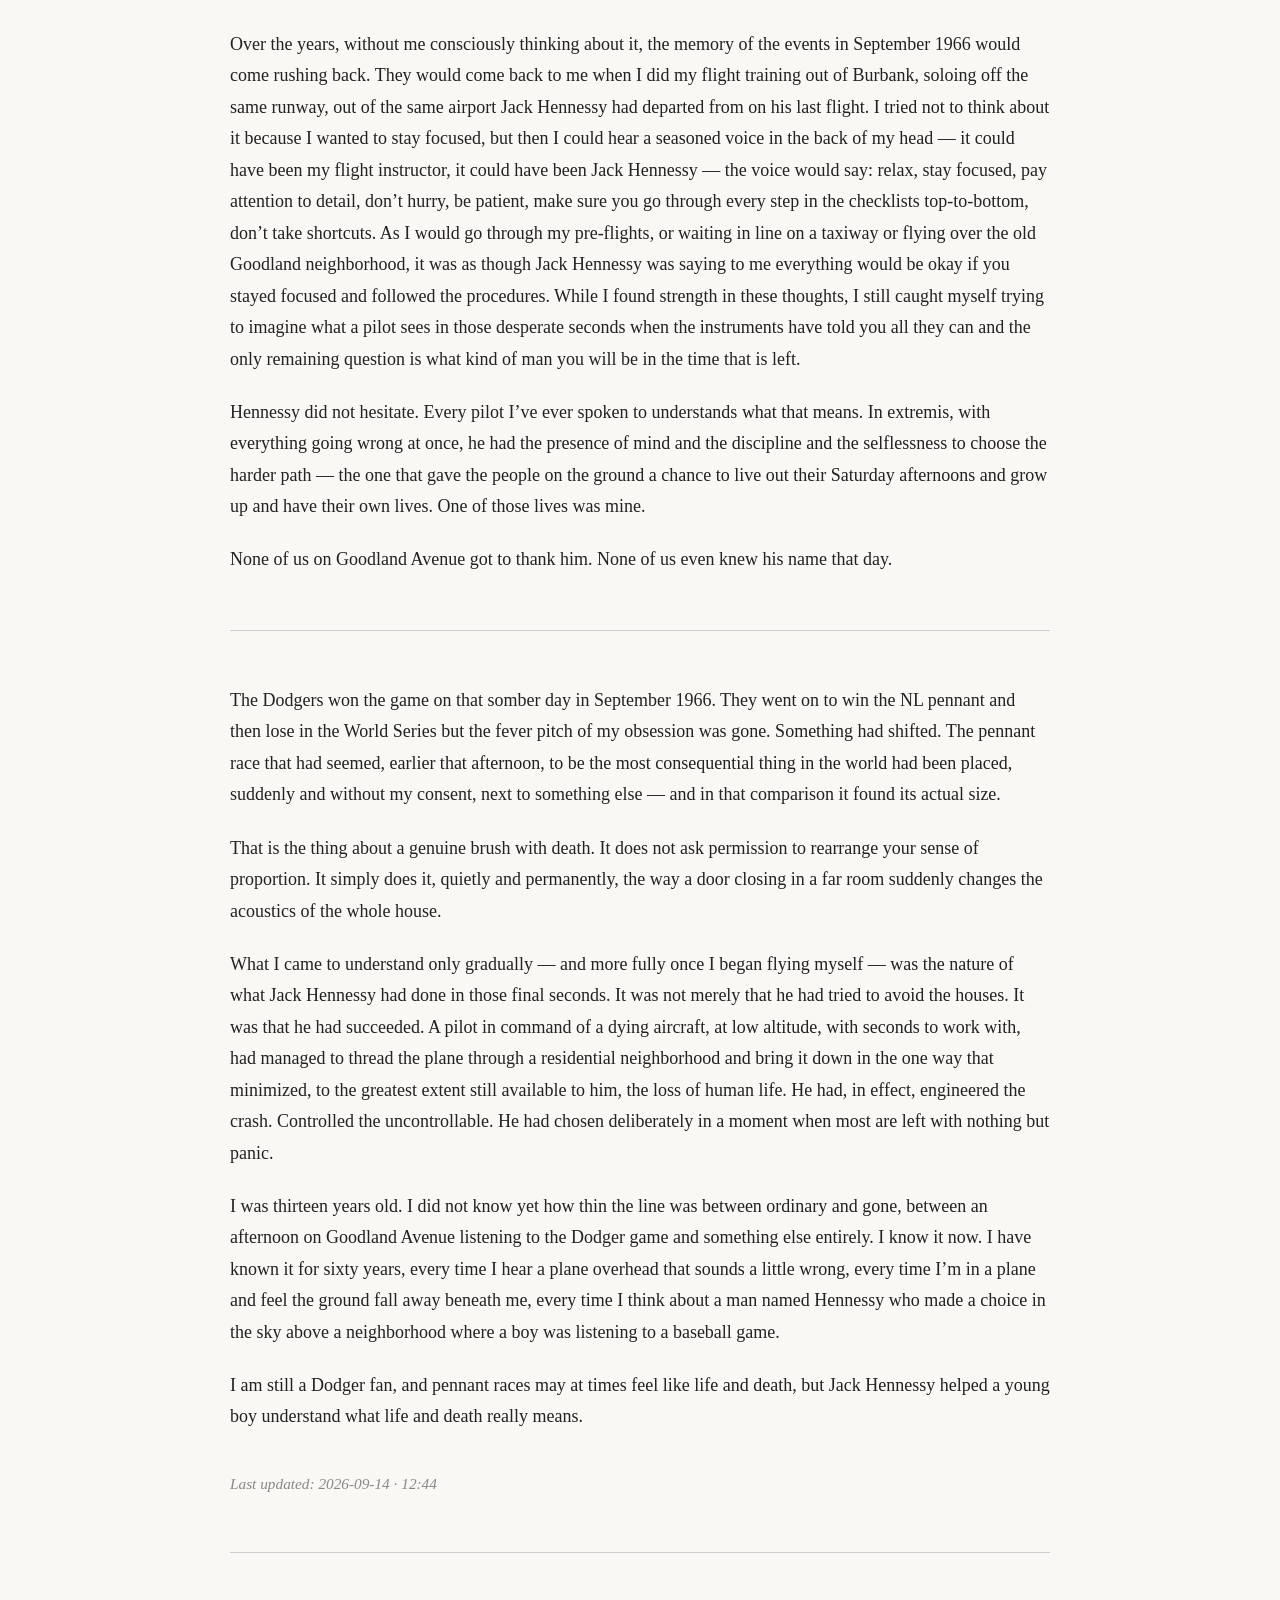
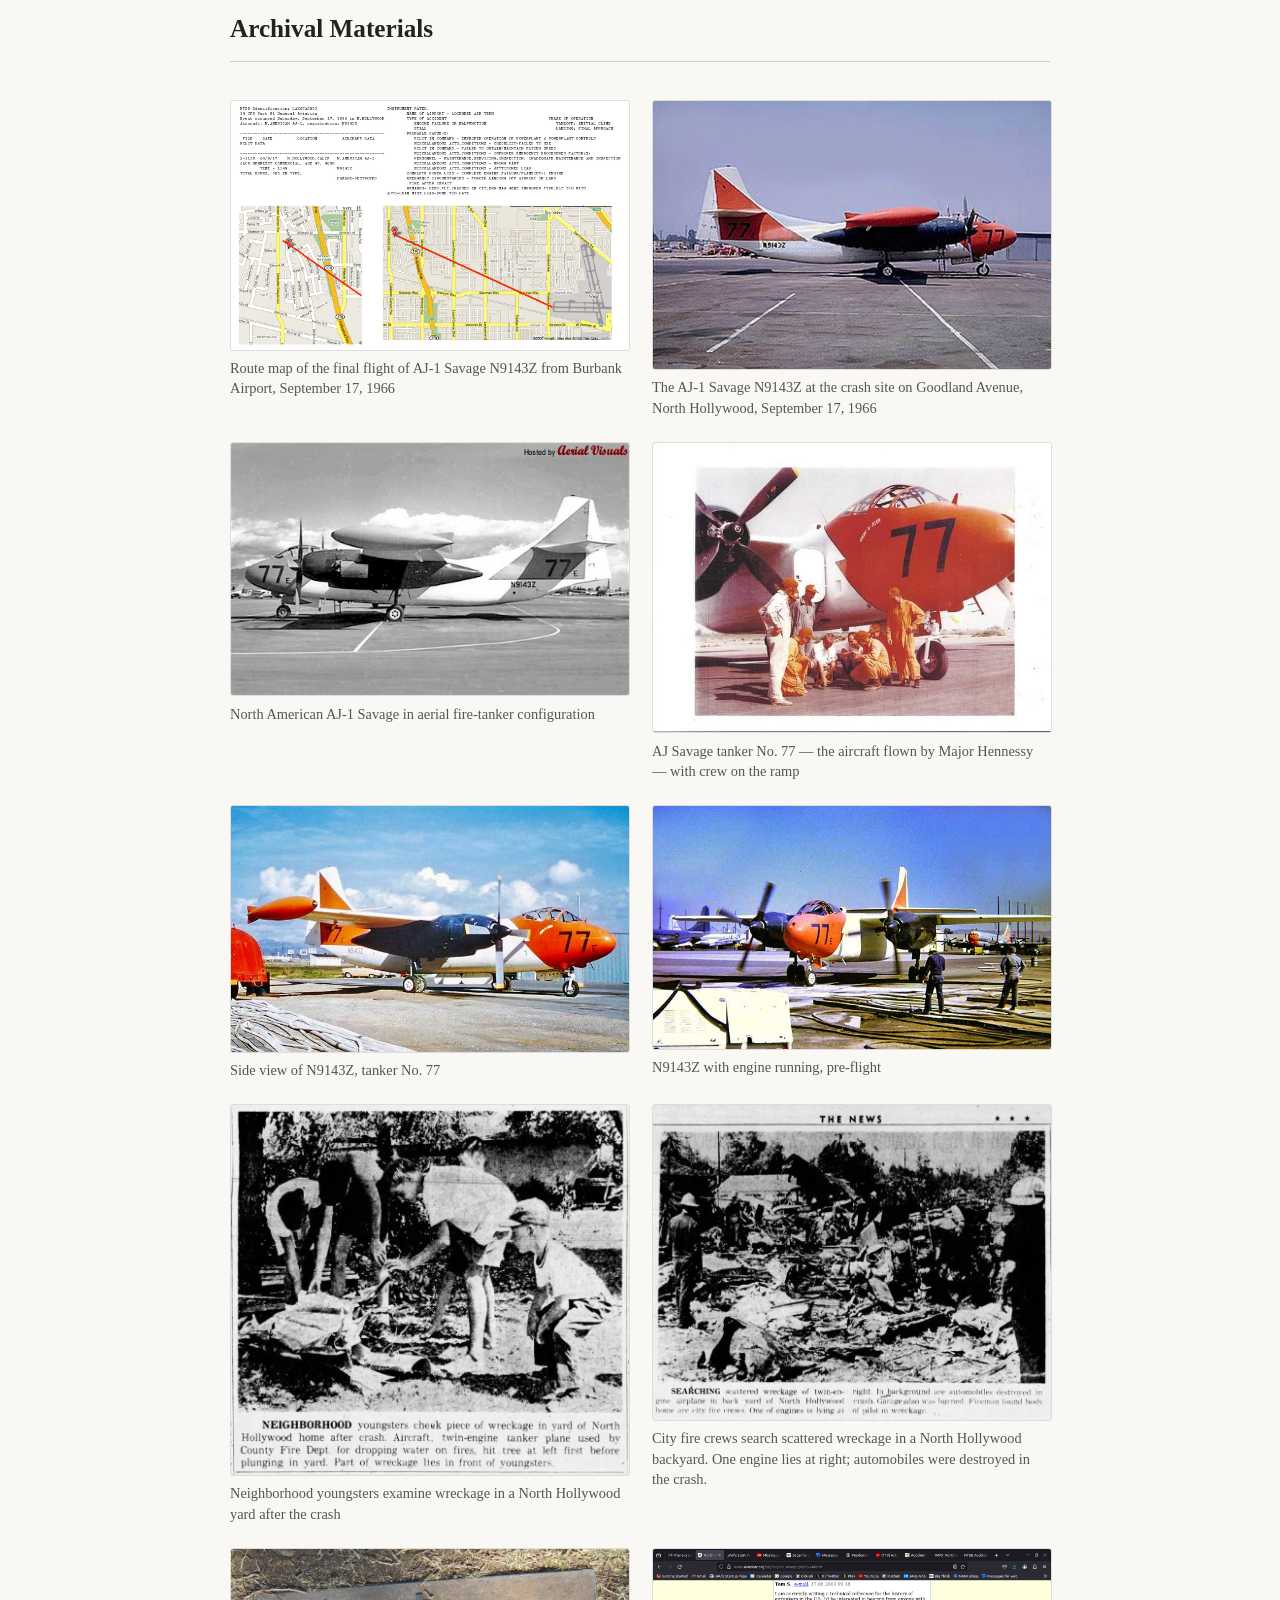
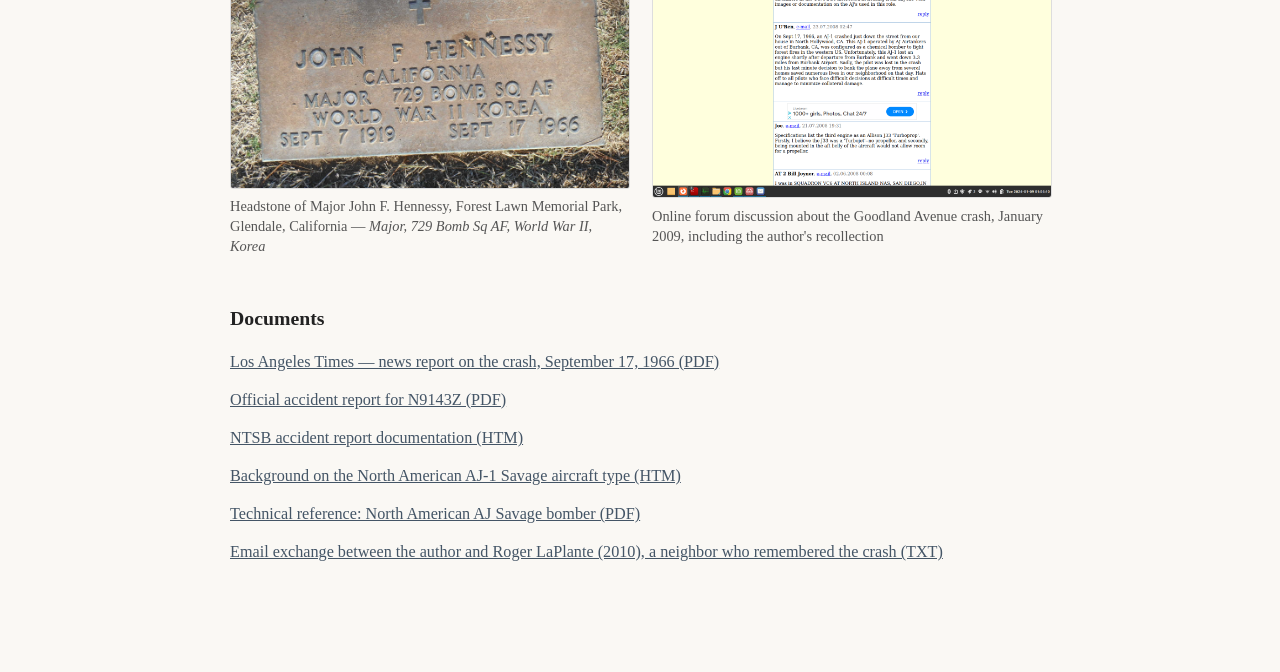
==== commit e88782c1: "edit: update timestamps to reflect latest revision Co-Authored-By: Claude Sonnet 5 <noreply@anthropi" ====
--- a/docs/index.html
+++ b/docs/index.html
@@ -11,7 +11,7 @@
 
   <h1>Learning the Meaning of Life and Death</h1>
   <p class="subtitle">Recollections of September 17, 1966, North Hollywood, California</p>
-  <p class="byline">by Jim U&#39;Ren &nbsp;&middot;&nbsp; August 4, 2026</p>
+  <p class="byline">by Jim U&#39;Ren &nbsp;&middot;&nbsp; September 14, 2026</p>
 
   <p>In the summer of 1966, I was thirteen years old and a Dodger fan with
   a devotion that bordered on the maniacal. It was an obsession I shared
@@ -257,7 +257,7 @@
   life and death, but Jack Hennessy helped a young boy understand what
   life and death really means.</p>
 
-  <p class="timestamp"><em>Last updated: 2026-08-04 · 14:19</em></p>
+  <p class="timestamp"><em>Last updated: 2026-09-14 · 12:44</em></p>
 
   <hr>
 
